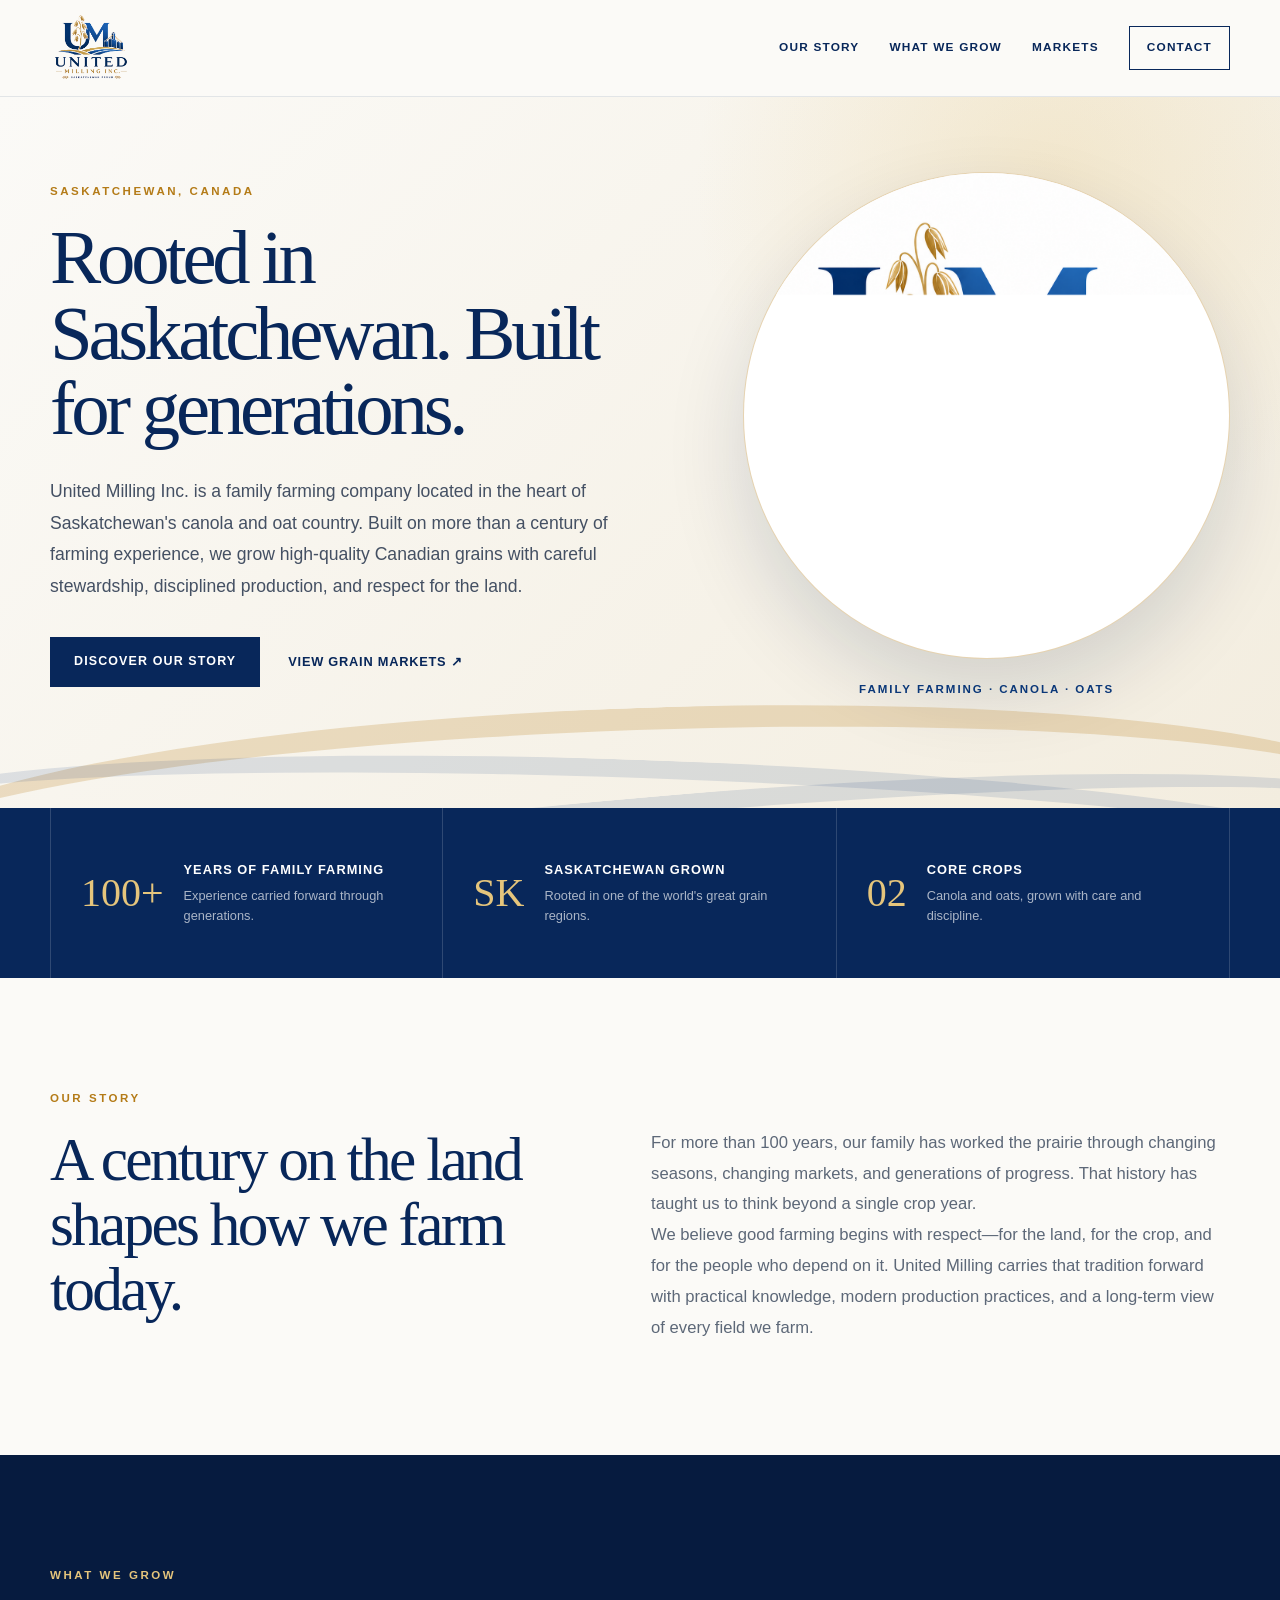
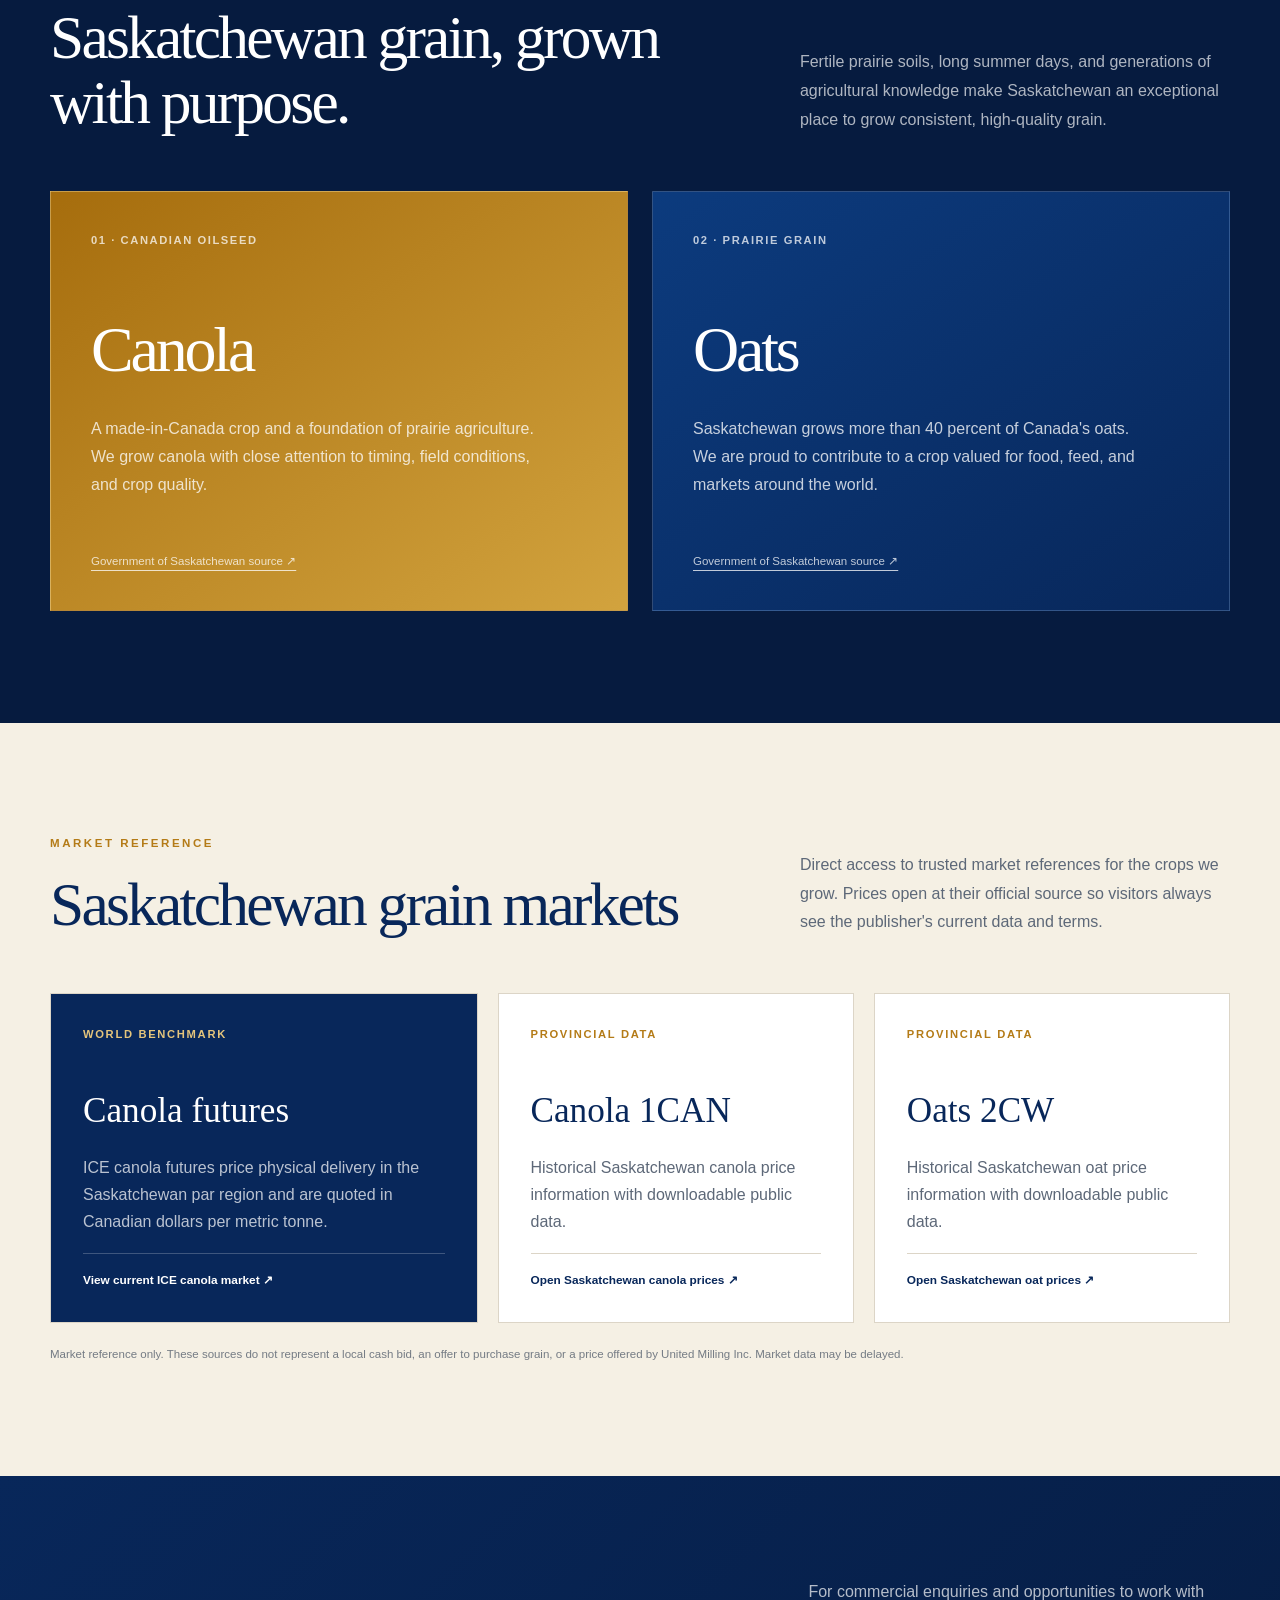
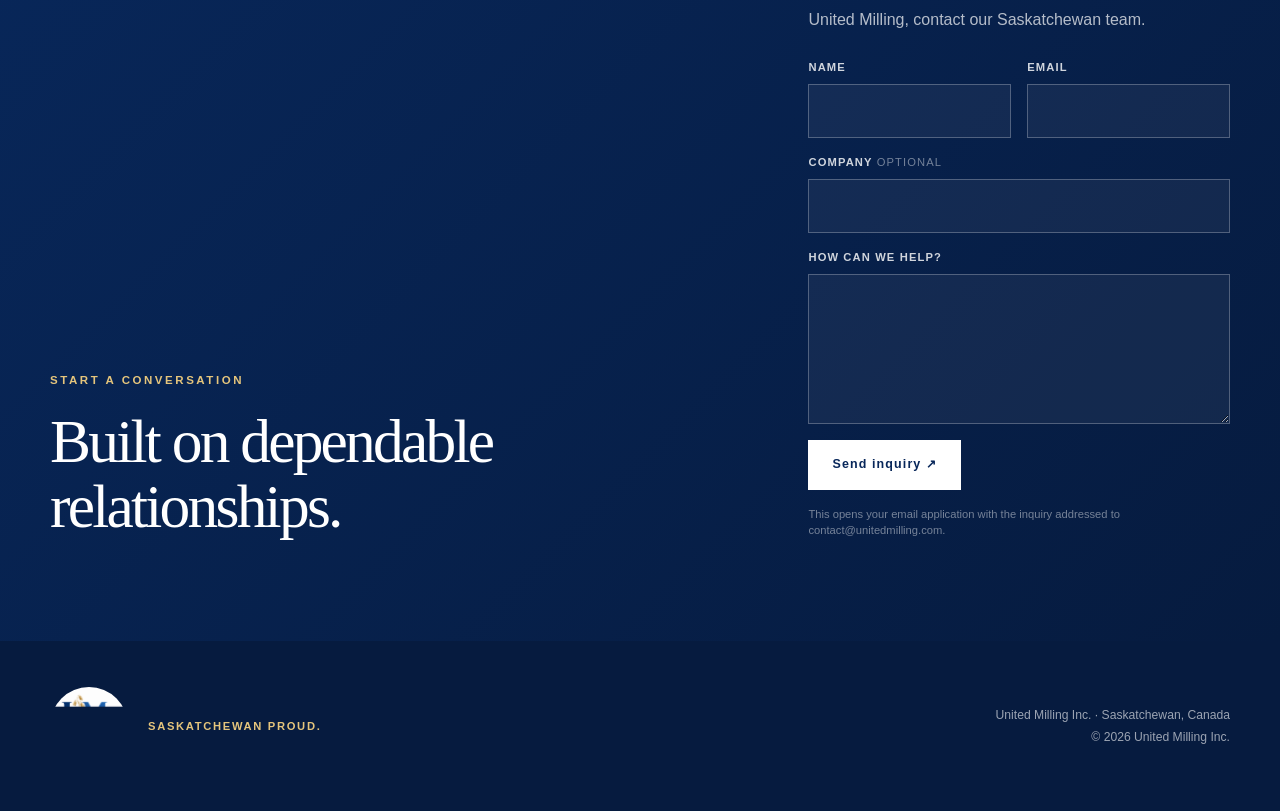
==== index.html @ 5dcab8e4 "Publish United Milling website" ====
<!DOCTYPE html><html lang="en"><head><meta charSet="utf-8"/><meta name="viewport" content="width=device-width, initial-scale=1"/><link rel="preload" href="/_next/static/media/797e433ab948586e-s.p.08e28id.o-okb.woff2" as="font" crossorigin="" type="font/woff2"/><link rel="preload" href="/_next/static/media/caa3a2e1cccd8315-s.p.09~u27dqhyhd6.woff2" as="font" crossorigin="" type="font/woff2"/><link rel="preload" href="/united-milling-logo-transparent.png" as="image"/><link rel="preload" href="/united-milling-logo.png" as="image"/><link rel="stylesheet" href="/_next/static/chunks/05h~wyk9og2y~.css" data-precedence="next"/><link rel="preload" as="script" fetchPriority="low" href="/_next/static/chunks/15xrurgzs99gv.js"/><script src="/_next/static/chunks/0dgq26a5_oy.a.js" async=""></script><script src="/_next/static/chunks/07lhk_q6pmm3r.js" async=""></script><script src="/_next/static/chunks/02j8d7.9f.ryz.js" async=""></script><script src="/_next/static/chunks/turbopack-16h6_ge2._zs4.js" async=""></script><script src="/_next/static/chunks/01xlw8hd842-c.js" async=""></script><script src="/_next/static/chunks/0d3shmwh5_nmn.js" async=""></script><script src="/_next/static/chunks/0ka051yepewro.js" async=""></script><meta name="next-size-adjust" content=""/><title>United Milling Inc. | Saskatchewan Canola &amp; Oats</title><meta name="description" content="A Saskatchewan family farming company growing high-quality Canadian canola and oats, built on more than a century of farming experience."/><meta name="codex-preview" content="development"/><link rel="shortcut icon" href="/united-milling-logo.png"/><link rel="icon" href="/united-milling-logo.png"/><script src="/_next/static/chunks/03~yq9q893hmn.js" noModule=""></script></head><body class="geist_a71539c9-module__T19VSG__variable geist_mono_8d43a2aa-module__8Li5zG__variable antialiased"><div hidden=""><!--$--><!--/$--></div><main><style>.inquiry-form{display:grid;gap:16px}.form-row{display:grid;grid-template-columns:1fr 1fr;gap:16px}.inquiry-form label{display:grid;gap:8px}.inquiry-form label span{color:#ffffffcf;font-size:.7rem;font-weight:800;letter-spacing:.1em;text-transform:uppercase}.inquiry-form label em{color:#ffffff70;font-style:normal;font-weight:500}.inquiry-form input,.inquiry-form textarea{width:100%;border:1px solid #ffffff42;border-radius:0;background:#ffffff0d;color:white;font:inherit;outline:none;padding:14px 15px}.inquiry-form input:focus,.inquiry-form textarea:focus{border-color:var(--pale);box-shadow:0 0 0 2px #e5c57c24}.inquiry-form textarea{resize:vertical}.inquiry-form button{justify-self:start;border:0;cursor:pointer}.inquiry-form .form-note{margin:0;color:#ffffff72;font-size:.7rem;line-height:1.5}@media(max-width:620px){.form-row{grid-template-columns:1fr}}</style><header><div class="shell header-inner"><a class="brand" aria-label="United Milling home" href="#top"><img src="/united-milling-logo-transparent.png" alt="United Milling Inc."/></a><nav aria-label="Primary navigation"><a href="#story">Our story</a><a href="#crops">What we grow</a><a href="#markets">Markets</a><a class="contact-nav" href="#contact">Contact</a></nav></div></header><section class="hero" id="top"><div class="field-lines" aria-hidden="true"></div><div class="shell hero-grid"><div><p class="eyebrow">Saskatchewan, Canada</p><h1>Rooted in Saskatchewan. Built for generations.</h1><p class="lede">United Milling Inc. is a family farming company located in the heart of Saskatchewan&#x27;s canola and oat country. Built on more than a century of farming experience, we grow high-quality Canadian grains with careful stewardship, disciplined production, and respect for the land.</p><div class="actions"><a class="button primary" href="#story">Discover our story</a><a class="text-link" href="#markets">View grain markets ↗</a></div></div><div class="hero-logo"><div class="logo-circle"><img src="/united-milling-logo.png" alt="United Milling Inc. — Saskatchewan Proud"/></div><p>Family farming · Canola · Oats</p></div></div></section><section class="fact-band" aria-label="United Milling at a glance"><div class="shell facts"><article><strong>100+</strong><div><h2>Years of family farming</h2><p>Experience carried forward through generations.</p></div></article><article><strong>SK</strong><div><h2>Saskatchewan grown</h2><p>Rooted in one of the world&#x27;s great grain regions.</p></div></article><article><strong>02</strong><div><h2>Core crops</h2><p>Canola and oats, grown with care and discipline.</p></div></article></div></section><section class="section" id="story"><div class="shell split"><div><p class="eyebrow">Our story</p><h2>A century on the land shapes how we farm today.</h2></div><div class="body-copy"><p>For more than 100 years, our family has worked the prairie through changing seasons, changing markets, and generations of progress. That history has taught us to think beyond a single crop year.</p><p>We believe good farming begins with respect—for the land, for the crop, and for the people who depend on it. United Milling carries that tradition forward with practical knowledge, modern production practices, and a long-term view of every field we farm.</p></div></div></section><section class="section crops" id="crops"><div class="shell"><div class="section-head"><div><p class="eyebrow light">What we grow</p><h2>Saskatchewan grain, grown with purpose.</h2></div><p>Fertile prairie soils, long summer days, and generations of agricultural knowledge make Saskatchewan an exceptional place to grow consistent, high-quality grain.</p></div><div class="crop-grid"><article class="crop-card canola"><span>01 · Canadian oilseed</span><div><h3>Canola</h3><p>A made-in-Canada crop and a foundation of prairie agriculture. We grow canola with close attention to timing, field conditions, and crop quality.</p></div><a target="_blank" rel="noreferrer" href="https://dashboard.saskatchewan.ca/agriculture/grain-and-specialty-crop-prices/canola">Government of Saskatchewan source ↗</a></article><article class="crop-card oats"><span>02 · Prairie grain</span><div><h3>Oats</h3><p>Saskatchewan grows more than 40 percent of Canada&#x27;s oats. We are proud to contribute to a crop valued for food, feed, and markets around the world.</p></div><a target="_blank" rel="noreferrer" href="https://dashboard.saskatchewan.ca/agriculture/grain-and-specialty-crop-prices/oats">Government of Saskatchewan source ↗</a></article></div></div></section><section class="section markets" id="markets"><div class="shell"><div class="section-head market-head"><div><p class="eyebrow">Market reference</p><h2>Saskatchewan grain markets</h2></div><p>Direct access to trusted market references for the crops we grow. Prices open at their official source so visitors always see the publisher&#x27;s current data and terms.</p></div><div class="market-grid"><article class="market-card featured"><p class="market-label">World benchmark</p><h3>Canola futures</h3><p>ICE canola futures price physical delivery in the Saskatchewan par region and are quoted in Canadian dollars per metric tonne.</p><a class="market-button" target="_blank" rel="noreferrer" href="https://www.ice.com/products/251/Canola-Futures">View current ICE canola market ↗</a></article><article class="market-card"><p class="market-label">Provincial data</p><h3>Canola 1CAN</h3><p>Historical Saskatchewan canola price information with downloadable public data.</p><a class="market-button" target="_blank" rel="noreferrer" href="https://dashboard.saskatchewan.ca/agriculture/grain-and-specialty-crop-prices/canola">Open Saskatchewan canola prices ↗</a></article><article class="market-card"><p class="market-label">Provincial data</p><h3>Oats 2CW</h3><p>Historical Saskatchewan oat price information with downloadable public data.</p><a class="market-button" target="_blank" rel="noreferrer" href="https://dashboard.saskatchewan.ca/agriculture/grain-and-specialty-crop-prices/oats">Open Saskatchewan oat prices ↗</a></article></div><p class="disclaimer">Market reference only. These sources do not represent a local cash bid, an offer to purchase grain, or a price offered by United Milling Inc. Market data may be delayed.</p></div></section><section class="contact" id="contact"><div class="shell contact-grid"><div><p class="eyebrow light">Start a conversation</p><h2>Built on dependable relationships.</h2></div><div><p>For commercial enquiries and opportunities to work with United Milling, contact our Saskatchewan team.</p><form class="inquiry-form" action="mailto:contact@unitedmilling.com" encType="text/plain" method="post"><div class="form-row"><label><span>Name</span><input type="text" autoComplete="name" required="" name="Name"/></label><label><span>Email</span><input type="email" autoComplete="email" required="" name="Email"/></label></div><label><span>Company <em>Optional</em></span><input type="text" autoComplete="organization" name="Company"/></label><label><span>How can we help?</span><textarea name="Inquiry" rows="5" required=""></textarea></label><button class="button light-button" type="submit">Send inquiry ↗</button><p class="form-note">This opens your email application with the inquiry addressed to contact@unitedmilling.com.</p></form></div></div></section><footer><div class="shell footer-inner"><div class="footer-brand"><img src="/united-milling-logo.png" alt="United Milling Inc."/><span>Saskatchewan proud.</span></div><div><p>United Milling Inc. · Saskatchewan, Canada</p><p>© <!-- -->2026<!-- --> United Milling Inc.</p></div></div></footer></main><!--$--><!--/$--><script src="/_next/static/chunks/15xrurgzs99gv.js" id="_R_" async=""></script><script>(self.__next_f=self.__next_f||[]).push([0])</script><script>self.__next_f.push([1,"1:\"$Sreact.fragment\"\n2:I[39756,[\"/_next/static/chunks/01xlw8hd842-c.js\",\"/_next/static/chunks/0d3shmwh5_nmn.js\"],\"default\"]\n3:I[37457,[\"/_next/static/chunks/01xlw8hd842-c.js\",\"/_next/static/chunks/0d3shmwh5_nmn.js\"],\"default\"]\n4:I[22016,[\"/_next/static/chunks/01xlw8hd842-c.js\",\"/_next/static/chunks/0d3shmwh5_nmn.js\",\"/_next/static/chunks/0ka051yepewro.js\"],\"\"]\n10:I[68027,[\"/_next/static/chunks/01xlw8hd842-c.js\",\"/_next/static/chunks/0d3shmwh5_nmn.js\"],\"default\",1]\n:HL[\"/_next/static/chunks/05h~wyk9og2y~.css\",\"style\"]\n:HL[\"/_next/static/media/797e433ab948586e-s.p.08e28id.o-okb.woff2\",\"font\",{\"crossOrigin\":\"\",\"type\":\"font/woff2\"}]\n:HL[\"/_next/static/media/caa3a2e1cccd8315-s.p.09~u27dqhyhd6.woff2\",\"font\",{\"crossOrigin\":\"\",\"type\":\"font/woff2\"}]\n:HL[\"/united-milling-logo-transparent.png\",\"image\"]\n"])</script><script>self.__next_f.push([1,"0:{\"P\":null,\"c\":[\"\",\"\"],\"q\":\"\",\"i\":false,\"f\":[[[\"\",{\"children\":[\"__PAGE__\",{}]},\"$undefined\",\"$undefined\",16],[[\"$\",\"$1\",\"c\",{\"children\":[[[\"$\",\"link\",\"0\",{\"rel\":\"stylesheet\",\"href\":\"/_next/static/chunks/05h~wyk9og2y~.css\",\"precedence\":\"next\",\"crossOrigin\":\"$undefined\",\"nonce\":\"$undefined\"}],[\"$\",\"script\",\"script-0\",{\"src\":\"/_next/static/chunks/01xlw8hd842-c.js\",\"async\":true,\"nonce\":\"$undefined\"}],[\"$\",\"script\",\"script-1\",{\"src\":\"/_next/static/chunks/0d3shmwh5_nmn.js\",\"async\":true,\"nonce\":\"$undefined\"}]],[\"$\",\"html\",null,{\"lang\":\"en\",\"children\":[\"$\",\"body\",null,{\"className\":\"geist_a71539c9-module__T19VSG__variable geist_mono_8d43a2aa-module__8Li5zG__variable antialiased\",\"children\":[\"$\",\"$L2\",null,{\"parallelRouterKey\":\"children\",\"error\":\"$undefined\",\"errorStyles\":\"$undefined\",\"errorScripts\":\"$undefined\",\"template\":[\"$\",\"$L3\",null,{}],\"templateStyles\":\"$undefined\",\"templateScripts\":\"$undefined\",\"notFound\":[[[\"$\",\"title\",null,{\"children\":\"404: This page could not be found.\"}],[\"$\",\"div\",null,{\"style\":{\"fontFamily\":\"system-ui,\\\"Segoe UI\\\",Roboto,Helvetica,Arial,sans-serif,\\\"Apple Color Emoji\\\",\\\"Segoe UI Emoji\\\"\",\"height\":\"100vh\",\"textAlign\":\"center\",\"display\":\"flex\",\"flexDirection\":\"column\",\"alignItems\":\"center\",\"justifyContent\":\"center\"},\"children\":[\"$\",\"div\",null,{\"children\":[[\"$\",\"style\",null,{\"dangerouslySetInnerHTML\":{\"__html\":\"body{color:#000;background:#fff;margin:0}.next-error-h1{border-right:1px solid rgba(0,0,0,.3)}@media (prefers-color-scheme:dark){body{color:#fff;background:#000}.next-error-h1{border-right:1px solid rgba(255,255,255,.3)}}\"}}],[\"$\",\"h1\",null,{\"className\":\"next-error-h1\",\"style\":{\"display\":\"inline-block\",\"margin\":\"0 20px 0 0\",\"padding\":\"0 23px 0 0\",\"fontSize\":24,\"fontWeight\":500,\"verticalAlign\":\"top\",\"lineHeight\":\"49px\"},\"children\":404}],[\"$\",\"div\",null,{\"style\":{\"display\":\"inline-block\"},\"children\":[\"$\",\"h2\",null,{\"style\":{\"fontSize\":14,\"fontWeight\":400,\"lineHeight\":\"49px\",\"margin\":0},\"children\":\"This page could not be found.\"}]}]]}]}]],[]],\"forbidden\":\"$undefined\",\"unauthorized\":\"$undefined\"}]}]}]]}],{\"children\":[[\"$\",\"$1\",\"c\",{\"children\":[[\"$\",\"main\",null,{\"children\":[[\"$\",\"style\",null,{\"children\":\".inquiry-form{display:grid;gap:16px}.form-row{display:grid;grid-template-columns:1fr 1fr;gap:16px}.inquiry-form label{display:grid;gap:8px}.inquiry-form label span{color:#ffffffcf;font-size:.7rem;font-weight:800;letter-spacing:.1em;text-transform:uppercase}.inquiry-form label em{color:#ffffff70;font-style:normal;font-weight:500}.inquiry-form input,.inquiry-form textarea{width:100%;border:1px solid #ffffff42;border-radius:0;background:#ffffff0d;color:white;font:inherit;outline:none;padding:14px 15px}.inquiry-form input:focus,.inquiry-form textarea:focus{border-color:var(--pale);box-shadow:0 0 0 2px #e5c57c24}.inquiry-form textarea{resize:vertical}.inquiry-form button{justify-self:start;border:0;cursor:pointer}.inquiry-form .form-note{margin:0;color:#ffffff72;font-size:.7rem;line-height:1.5}@media(max-width:620px){.form-row{grid-template-columns:1fr}}\"}],[\"$\",\"header\",null,{\"children\":[\"$\",\"div\",null,{\"className\":\"shell header-inner\",\"children\":[[\"$\",\"$L4\",null,{\"className\":\"brand\",\"href\":\"#top\",\"aria-label\":\"United Milling home\",\"children\":[\"$\",\"img\",null,{\"src\":\"/united-milling-logo-transparent.png\",\"alt\":\"United Milling Inc.\"}]}],[\"$\",\"nav\",null,{\"aria-label\":\"Primary navigation\",\"children\":[[\"$\",\"$L4\",null,{\"href\":\"#story\",\"children\":\"Our story\"}],[\"$\",\"$L4\",null,{\"href\":\"#crops\",\"children\":\"What we grow\"}],[\"$\",\"$L4\",null,{\"href\":\"#markets\",\"children\":\"Markets\"}],[\"$\",\"$L4\",null,{\"className\":\"contact-nav\",\"href\":\"#contact\",\"children\":\"Contact\"}]]}]]}]}],[\"$\",\"section\",null,{\"className\":\"hero\",\"id\":\"top\",\"children\":[[\"$\",\"div\",null,{\"className\":\"field-lines\",\"aria-hidden\":\"true\"}],[\"$\",\"div\",null,{\"className\":\"shell hero-grid\",\"children\":[[\"$\",\"div\",null,{\"children\":[[\"$\",\"p\",null,{\"className\":\"eyebrow\",\"children\":\"Saskatchewan, Canada\"}],[\"$\",\"h1\",null,{\"children\":\"Rooted in Saskatchewan. Built for generations.\"}],[\"$\",\"p\",null,{\"className\":\"lede\",\"children\":\"United Milling Inc. is a family farming company located in the heart of Saskatchewan's canola and oat country. Built on more than a century of farming experience, we grow high-quality Canadian grains with careful stewardship, disciplined production, and respect for the land.\"}],\"$L5\"]}],\"$L6\"]}]]}],\"$L7\",\"$L8\",\"$L9\",\"$La\",\"$Lb\",\"$Lc\"]}],[\"$Ld\"],\"$Le\"]}],{},null,false,null]},null,false,null],\"$Lf\",false]],\"m\":\"$undefined\",\"G\":[\"$10\",[\"$L11\"]],\"S\":true,\"h\":null,\"s\":\"$undefined\",\"l\":\"$undefined\",\"p\":\"$undefined\",\"d\":\"$undefined\",\"b\":\"44GTTF0wVHUP1Y4EK3LoP\"}\n"])</script><script>self.__next_f.push([1,"12:I[97367,[\"/_next/static/chunks/01xlw8hd842-c.js\",\"/_next/static/chunks/0d3shmwh5_nmn.js\"],\"OutletBoundary\"]\n13:\"$Sreact.suspense\"\n15:I[97367,[\"/_next/static/chunks/01xlw8hd842-c.js\",\"/_next/static/chunks/0d3shmwh5_nmn.js\"],\"ViewportBoundary\"]\n17:I[97367,[\"/_next/static/chunks/01xlw8hd842-c.js\",\"/_next/static/chunks/0d3shmwh5_nmn.js\"],\"MetadataBoundary\"]\n:HL[\"/united-milling-logo.png\",\"image\"]\n5:[\"$\",\"div\",null,{\"className\":\"actions\",\"children\":[[\"$\",\"$L4\",null,{\"className\":\"button primary\",\"href\":\"#story\",\"children\":\"Discover our story\"}],[\"$\",\"$L4\",null,{\"className\":\"text-link\",\"href\":\"#markets\",\"children\":\"View grain markets ↗\"}]]}]\n6:[\"$\",\"div\",null,{\"className\":\"hero-logo\",\"children\":[[\"$\",\"div\",null,{\"className\":\"logo-circle\",\"children\":[\"$\",\"img\",null,{\"src\":\"/united-milling-logo.png\",\"alt\":\"United Milling Inc. — Saskatchewan Proud\"}]}],[\"$\",\"p\",null,{\"children\":\"Family farming · Canola · Oats\"}]]}]\n7:[\"$\",\"section\",null,{\"className\":\"fact-band\",\"aria-label\":\"United Milling at a glance\",\"children\":[\"$\",\"div\",null,{\"className\":\"shell facts\",\"children\":[[\"$\",\"article\",null,{\"children\":[[\"$\",\"strong\",null,{\"children\":\"100+\"}],[\"$\",\"div\",null,{\"children\":[[\"$\",\"h2\",null,{\"children\":\"Years of family farming\"}],[\"$\",\"p\",null,{\"children\":\"Experience carried forward through generations.\"}]]}]]}],[\"$\",\"article\",null,{\"children\":[[\"$\",\"strong\",null,{\"children\":\"SK\"}],[\"$\",\"div\",null,{\"children\":[[\"$\",\"h2\",null,{\"children\":\"Saskatchewan grown\"}],[\"$\",\"p\",null,{\"children\":\"Rooted in one of the world's great grain regions.\"}]]}]]}],[\"$\",\"article\",null,{\"children\":[[\"$\",\"strong\",null,{\"children\":\"02\"}],[\"$\",\"div\",null,{\"children\":[[\"$\",\"h2\",null,{\"children\":\"Core crops\"}],[\"$\",\"p\",null,{\"children\":\"Canola and oats, grown with care and discipline.\"}]]}]]}]]}]}]\n8:[\"$\",\"section\",null,{\"className\":\"section\",\"id\":\"story\",\"children\":[\"$\",\"div\",null,{\"className\":\"shell split\",\"children\":[[\"$\",\"div\",null,{\"children\":[[\"$\",\"p\",null,{\"className\":\"eyebrow\",\"children\":\"Our story\"}],[\"$\",\"h2\",null,{\"children\":\"A century on the land shapes how we farm today.\"}]]}],[\"$\",\"div\",null,{\"className\":\"body-copy\",\"children\":[[\"$\",\"p\",null,{\"children\":\"For more than 100 years, our family has worked the prairie through changing seasons, changing markets, and generations of progress. That history has taught us to think beyond a single crop year.\"}],[\"$\",\"p\",null,{\"children\":\"We believe good farming begins with respect—for the land, for the crop, and for the people who depend on it. United Milling carries that tradition forward with practical knowledge, modern production practices, and a long-term view of every field we farm.\"}]]}]]}]}]\n"])</script><script>self.__next_f.push([1,"9:[\"$\",\"section\",null,{\"className\":\"section crops\",\"id\":\"crops\",\"children\":[\"$\",\"div\",null,{\"className\":\"shell\",\"children\":[[\"$\",\"div\",null,{\"className\":\"section-head\",\"children\":[[\"$\",\"div\",null,{\"children\":[[\"$\",\"p\",null,{\"className\":\"eyebrow light\",\"children\":\"What we grow\"}],[\"$\",\"h2\",null,{\"children\":\"Saskatchewan grain, grown with purpose.\"}]]}],[\"$\",\"p\",null,{\"children\":\"Fertile prairie soils, long summer days, and generations of agricultural knowledge make Saskatchewan an exceptional place to grow consistent, high-quality grain.\"}]]}],[\"$\",\"div\",null,{\"className\":\"crop-grid\",\"children\":[[\"$\",\"article\",null,{\"className\":\"crop-card canola\",\"children\":[[\"$\",\"span\",null,{\"children\":\"01 · Canadian oilseed\"}],[\"$\",\"div\",null,{\"children\":[[\"$\",\"h3\",null,{\"children\":\"Canola\"}],[\"$\",\"p\",null,{\"children\":\"A made-in-Canada crop and a foundation of prairie agriculture. We grow canola with close attention to timing, field conditions, and crop quality.\"}]]}],[\"$\",\"$L4\",null,{\"href\":\"https://dashboard.saskatchewan.ca/agriculture/grain-and-specialty-crop-prices/canola\",\"target\":\"_blank\",\"rel\":\"noreferrer\",\"children\":\"Government of Saskatchewan source ↗\"}]]}],[\"$\",\"article\",null,{\"className\":\"crop-card oats\",\"children\":[[\"$\",\"span\",null,{\"children\":\"02 · Prairie grain\"}],[\"$\",\"div\",null,{\"children\":[[\"$\",\"h3\",null,{\"children\":\"Oats\"}],[\"$\",\"p\",null,{\"children\":\"Saskatchewan grows more than 40 percent of Canada's oats. We are proud to contribute to a crop valued for food, feed, and markets around the world.\"}]]}],[\"$\",\"$L4\",null,{\"href\":\"https://dashboard.saskatchewan.ca/agriculture/grain-and-specialty-crop-prices/oats\",\"target\":\"_blank\",\"rel\":\"noreferrer\",\"children\":\"Government of Saskatchewan source ↗\"}]]}]]}]]}]}]\n"])</script><script>self.__next_f.push([1,"a:[\"$\",\"section\",null,{\"className\":\"section markets\",\"id\":\"markets\",\"children\":[\"$\",\"div\",null,{\"className\":\"shell\",\"children\":[[\"$\",\"div\",null,{\"className\":\"section-head market-head\",\"children\":[[\"$\",\"div\",null,{\"children\":[[\"$\",\"p\",null,{\"className\":\"eyebrow\",\"children\":\"Market reference\"}],[\"$\",\"h2\",null,{\"children\":\"Saskatchewan grain markets\"}]]}],[\"$\",\"p\",null,{\"children\":\"Direct access to trusted market references for the crops we grow. Prices open at their official source so visitors always see the publisher's current data and terms.\"}]]}],[\"$\",\"div\",null,{\"className\":\"market-grid\",\"children\":[[\"$\",\"article\",null,{\"className\":\"market-card featured\",\"children\":[[\"$\",\"p\",null,{\"className\":\"market-label\",\"children\":\"World benchmark\"}],[\"$\",\"h3\",null,{\"children\":\"Canola futures\"}],[\"$\",\"p\",null,{\"children\":\"ICE canola futures price physical delivery in the Saskatchewan par region and are quoted in Canadian dollars per metric tonne.\"}],[\"$\",\"$L4\",null,{\"className\":\"market-button\",\"href\":\"https://www.ice.com/products/251/Canola-Futures\",\"target\":\"_blank\",\"rel\":\"noreferrer\",\"children\":\"View current ICE canola market ↗\"}]]}],[\"$\",\"article\",null,{\"className\":\"market-card\",\"children\":[[\"$\",\"p\",null,{\"className\":\"market-label\",\"children\":\"Provincial data\"}],[\"$\",\"h3\",null,{\"children\":\"Canola 1CAN\"}],[\"$\",\"p\",null,{\"children\":\"Historical Saskatchewan canola price information with downloadable public data.\"}],[\"$\",\"$L4\",null,{\"className\":\"market-button\",\"href\":\"https://dashboard.saskatchewan.ca/agriculture/grain-and-specialty-crop-prices/canola\",\"target\":\"_blank\",\"rel\":\"noreferrer\",\"children\":\"Open Saskatchewan canola prices ↗\"}]]}],[\"$\",\"article\",null,{\"className\":\"market-card\",\"children\":[[\"$\",\"p\",null,{\"className\":\"market-label\",\"children\":\"Provincial data\"}],[\"$\",\"h3\",null,{\"children\":\"Oats 2CW\"}],[\"$\",\"p\",null,{\"children\":\"Historical Saskatchewan oat price information with downloadable public data.\"}],[\"$\",\"$L4\",null,{\"className\":\"market-button\",\"href\":\"https://dashboard.saskatchewan.ca/agriculture/grain-and-specialty-crop-prices/oats\",\"target\":\"_blank\",\"rel\":\"noreferrer\",\"children\":\"Open Saskatchewan oat prices ↗\"}]]}]]}],[\"$\",\"p\",null,{\"className\":\"disclaimer\",\"children\":\"Market reference only. These sources do not represent a local cash bid, an offer to purchase grain, or a price offered by United Milling Inc. Market data may be delayed.\"}]]}]}]\n"])</script><script>self.__next_f.push([1,"b:[\"$\",\"section\",null,{\"className\":\"contact\",\"id\":\"contact\",\"children\":[\"$\",\"div\",null,{\"className\":\"shell contact-grid\",\"children\":[[\"$\",\"div\",null,{\"children\":[[\"$\",\"p\",null,{\"className\":\"eyebrow light\",\"children\":\"Start a conversation\"}],[\"$\",\"h2\",null,{\"children\":\"Built on dependable relationships.\"}]]}],[\"$\",\"div\",null,{\"children\":[[\"$\",\"p\",null,{\"children\":\"For commercial enquiries and opportunities to work with United Milling, contact our Saskatchewan team.\"}],[\"$\",\"form\",null,{\"className\":\"inquiry-form\",\"action\":\"mailto:contact@unitedmilling.com\",\"method\":\"post\",\"encType\":\"text/plain\",\"children\":[[\"$\",\"div\",null,{\"className\":\"form-row\",\"children\":[[\"$\",\"label\",null,{\"children\":[[\"$\",\"span\",null,{\"children\":\"Name\"}],[\"$\",\"input\",null,{\"type\":\"text\",\"name\":\"Name\",\"autoComplete\":\"name\",\"required\":true}]]}],[\"$\",\"label\",null,{\"children\":[[\"$\",\"span\",null,{\"children\":\"Email\"}],[\"$\",\"input\",null,{\"type\":\"email\",\"name\":\"Email\",\"autoComplete\":\"email\",\"required\":true}]]}]]}],[\"$\",\"label\",null,{\"children\":[[\"$\",\"span\",null,{\"children\":[\"Company \",[\"$\",\"em\",null,{\"children\":\"Optional\"}]]}],[\"$\",\"input\",null,{\"type\":\"text\",\"name\":\"Company\",\"autoComplete\":\"organization\"}]]}],[\"$\",\"label\",null,{\"children\":[[\"$\",\"span\",null,{\"children\":\"How can we help?\"}],[\"$\",\"textarea\",null,{\"name\":\"Inquiry\",\"rows\":5,\"required\":true}]]}],[\"$\",\"button\",null,{\"className\":\"button light-button\",\"type\":\"submit\",\"children\":\"Send inquiry ↗\"}],[\"$\",\"p\",null,{\"className\":\"form-note\",\"children\":\"This opens your email application with the inquiry addressed to contact@unitedmilling.com.\"}]]}]]}]]}]}]\n"])</script><script>self.__next_f.push([1,"c:[\"$\",\"footer\",null,{\"children\":[\"$\",\"div\",null,{\"className\":\"shell footer-inner\",\"children\":[[\"$\",\"div\",null,{\"className\":\"footer-brand\",\"children\":[[\"$\",\"img\",null,{\"src\":\"/united-milling-logo.png\",\"alt\":\"United Milling Inc.\"}],[\"$\",\"span\",null,{\"children\":\"Saskatchewan proud.\"}]]}],[\"$\",\"div\",null,{\"children\":[[\"$\",\"p\",null,{\"children\":\"United Milling Inc. · Saskatchewan, Canada\"}],[\"$\",\"p\",null,{\"children\":[\"© \",2026,\" United Milling Inc.\"]}]]}]]}]}]\nd:[\"$\",\"script\",\"script-0\",{\"src\":\"/_next/static/chunks/0ka051yepewro.js\",\"async\":true,\"nonce\":\"$undefined\"}]\ne:[\"$\",\"$L12\",null,{\"children\":[\"$\",\"$13\",null,{\"name\":\"Next.MetadataOutlet\",\"children\":\"$@14\"}]}]\nf:[\"$\",\"$1\",\"h\",{\"children\":[null,[\"$\",\"$L15\",null,{\"children\":\"$L16\"}],[\"$\",\"div\",null,{\"hidden\":true,\"children\":[\"$\",\"$L17\",null,{\"children\":[\"$\",\"$13\",null,{\"name\":\"Next.Metadata\",\"children\":\"$L18\"}]}]}],[\"$\",\"meta\",null,{\"name\":\"next-size-adjust\",\"content\":\"\"}]]}]\n11:[\"$\",\"link\",\"0\",{\"rel\":\"stylesheet\",\"href\":\"/_next/static/chunks/05h~wyk9og2y~.css\",\"precedence\":\"next\",\"crossOrigin\":\"$undefined\",\"nonce\":\"$undefined\"}]\n"])</script><script>self.__next_f.push([1,"16:[[\"$\",\"meta\",\"0\",{\"charSet\":\"utf-8\"}],[\"$\",\"meta\",\"1\",{\"name\":\"viewport\",\"content\":\"width=device-width, initial-scale=1\"}]]\n"])</script><script>self.__next_f.push([1,"19:I[27201,[\"/_next/static/chunks/01xlw8hd842-c.js\",\"/_next/static/chunks/0d3shmwh5_nmn.js\"],\"IconMark\"]\n14:null\n18:[[\"$\",\"title\",\"0\",{\"children\":\"United Milling Inc. | Saskatchewan Canola \u0026 Oats\"}],[\"$\",\"meta\",\"1\",{\"name\":\"description\",\"content\":\"A Saskatchewan family farming company growing high-quality Canadian canola and oats, built on more than a century of farming experience.\"}],[\"$\",\"meta\",\"2\",{\"name\":\"codex-preview\",\"content\":\"development\"}],[\"$\",\"link\",\"3\",{\"rel\":\"shortcut icon\",\"href\":\"/united-milling-logo.png\"}],[\"$\",\"link\",\"4\",{\"rel\":\"icon\",\"href\":\"/united-milling-logo.png\"}],[\"$\",\"$L19\",\"5\",{}]]\n"])</script></body></html>
---- _next/static/chunks/05h~wyk9og2y~.css ----
@font-face{font-family:Geist;font-style:normal;font-weight:100 900;font-display:swap;src:url(../media/fef07dbb0973bf53-s.12tyk43_3sh9u.woff2)format("woff2");unicode-range:U+460-52F,U+1C80-1C8A,U+20B4,U+2DE0-2DFF,U+A640-A69F,U+FE2E-FE2F}@font-face{font-family:Geist;font-style:normal;font-weight:100 900;font-display:swap;src:url(../media/8a480f0b521d4e75-s.0jzbimsg8vl84.woff2)format("woff2");unicode-range:U+301,U+400-45F,U+490-491,U+4B0-4B1,U+2116}@font-face{font-family:Geist;font-style:normal;font-weight:100 900;font-display:swap;src:url(../media/53b9e256198e5412-s.0-wfv7uh4i7h9.woff2)format("woff2");unicode-range:U+102-103,U+110-111,U+128-129,U+168-169,U+1A0-1A1,U+1AF-1B0,U+300-301,U+303-304,U+308-309,U+323,U+329,U+1EA0-1EF9,U+20AB}@font-face{font-family:Geist;font-style:normal;font-weight:100 900;font-display:swap;src:url(../media/7178b3e590c64307-s.0nx0ww8fni_q3.woff2)format("woff2");unicode-range:U+100-2BA,U+2BD-2C5,U+2C7-2CC,U+2CE-2D7,U+2DD-2FF,U+304,U+308,U+329,U+1D00-1DBF,U+1E00-1E9F,U+1EF2-1EFF,U+2020,U+20A0-20AB,U+20AD-20C0,U+2113,U+2C60-2C7F,U+A720-A7FF}@font-face{font-family:Geist;font-style:normal;font-weight:100 900;font-display:swap;src:url(../media/caa3a2e1cccd8315-s.p.09~u27dqhyhd6.woff2)format("woff2");unicode-range:U+??,U+131,U+152-153,U+2BB-2BC,U+2C6,U+2DA,U+2DC,U+304,U+308,U+329,U+2000-206F,U+20AC,U+2122,U+2191,U+2193,U+2212,U+2215,U+FEFF,U+FFFD}@font-face{font-family:Geist Fallback;src:local(Arial);ascent-override:95.94%;descent-override:28.16%;line-gap-override:0.0%;size-adjust:104.76%}.geist_a71539c9-module__T19VSG__className{font-family:Geist,Geist Fallback;font-style:normal}.geist_a71539c9-module__T19VSG__variable{--font-geist-sans:"Geist", "Geist Fallback"}
@font-face{font-family:Geist Mono;font-style:normal;font-weight:100 900;font-display:swap;src:url(../media/5ce348bf30bf5439-s.0zgw-jeven.3w.woff2)format("woff2");unicode-range:U+460-52F,U+1C80-1C8A,U+20B4,U+2DE0-2DFF,U+A640-A69F,U+FE2E-FE2F}@font-face{font-family:Geist Mono;font-style:normal;font-weight:100 900;font-display:swap;src:url(../media/4fa387ec64143e14-s.0wkzw~je483f-.woff2)format("woff2");unicode-range:U+301,U+400-45F,U+490-491,U+4B0-4B1,U+2116}@font-face{font-family:Geist Mono;font-style:normal;font-weight:100 900;font-display:swap;src:url(../media/6306c77e7c8268e4-s.0rhz0arwfsn~5.woff2)format("woff2");unicode-range:U+2000-2001,U+2004-2008,U+200A,U+23B8-23BD,U+2500-259F}@font-face{font-family:Geist Mono;font-style:normal;font-weight:100 900;font-display:swap;src:url(../media/7d817b4c03b0c5f1-s.0l76wvqk9d84w.woff2)format("woff2");unicode-range:U+102-103,U+110-111,U+128-129,U+168-169,U+1A0-1A1,U+1AF-1B0,U+300-301,U+303-304,U+308-309,U+323,U+329,U+1EA0-1EF9,U+20AB}@font-face{font-family:Geist Mono;font-style:normal;font-weight:100 900;font-display:swap;src:url(../media/bbc41e54d2fcbd21-s.0k4k9394f2q-k.woff2)format("woff2");unicode-range:U+100-2BA,U+2BD-2C5,U+2C7-2CC,U+2CE-2D7,U+2DD-2FF,U+304,U+308,U+329,U+1D00-1DBF,U+1E00-1E9F,U+1EF2-1EFF,U+2020,U+20A0-20AB,U+20AD-20C0,U+2113,U+2C60-2C7F,U+A720-A7FF}@font-face{font-family:Geist Mono;font-style:normal;font-weight:100 900;font-display:swap;src:url(../media/797e433ab948586e-s.p.08e28id.o-okb.woff2)format("woff2");unicode-range:U+??,U+131,U+152-153,U+2BB-2BC,U+2C6,U+2DA,U+2DC,U+304,U+308,U+329,U+2000-206F,U+20AC,U+2122,U+2191,U+2193,U+2212,U+2215,U+FEFF,U+FFFD}@font-face{font-family:Geist Mono Fallback;src:local(Arial);ascent-override:74.67%;descent-override:21.92%;line-gap-override:0.0%;size-adjust:134.59%}.geist_mono_8d43a2aa-module__8Li5zG__className{font-family:Geist Mono,Geist Mono Fallback;font-style:normal}.geist_mono_8d43a2aa-module__8Li5zG__variable{--font-geist-mono:"Geist Mono", "Geist Mono Fallback"}
@layer theme{:root,:host{--font-sans:ui-sans-serif, system-ui, sans-serif, "Apple Color Emoji", "Segoe UI Emoji", "Segoe UI Symbol", "Noto Color Emoji";--font-mono:ui-monospace, SFMono-Regular, Menlo, Monaco, Consolas, "Liberation Mono", "Courier New", monospace;--spacing:.25rem;--default-font-family:var(--font-sans);--default-mono-font-family:var(--font-mono)}}@layer base{*,:after,:before,::backdrop{box-sizing:border-box;border:0 solid;margin:0;padding:0}::file-selector-button{box-sizing:border-box;border:0 solid;margin:0;padding:0}html,:host{-webkit-text-size-adjust:100%;tab-size:4;line-height:1.5;font-family:var(--default-font-family,ui-sans-serif, system-ui, sans-serif, "Apple Color Emoji", "Segoe UI Emoji", "Segoe UI Symbol", "Noto Color Emoji");font-feature-settings:var(--default-font-feature-settings,normal);font-variation-settings:var(--default-font-variation-settings,normal);-webkit-tap-highlight-color:transparent}hr{height:0;color:inherit;border-top-width:1px}abbr:where([title]){-webkit-text-decoration:underline dotted;text-decoration:underline dotted}h1,h2,h3,h4,h5,h6{font-size:inherit;font-weight:inherit}a{color:inherit;-webkit-text-decoration:inherit;-webkit-text-decoration:inherit;-webkit-text-decoration:inherit;-webkit-text-decoration:inherit;text-decoration:inherit}b,strong{font-weight:bolder}code,kbd,samp,pre{font-family:var(--default-mono-font-family,ui-monospace, SFMono-Regular, Menlo, Monaco, Consolas, "Liberation Mono", "Courier New", monospace);font-feature-settings:var(--default-mono-font-feature-settings,normal);font-variation-settings:var(--default-mono-font-variation-settings,normal);font-size:1em}small{font-size:80%}sub,sup{vertical-align:baseline;font-size:75%;line-height:0;position:relative}sub{bottom:-.25em}sup{top:-.5em}table{text-indent:0;border-color:inherit;border-collapse:collapse}:-moz-focusring{outline:auto}progress{vertical-align:baseline}summary{display:list-item}ol,ul,menu{list-style:none}img,svg,video,canvas,audio,iframe,embed,object{vertical-align:middle;display:block}img,video{max-width:100%;height:auto}button,input,select,optgroup,textarea{font:inherit;font-feature-settings:inherit;font-variation-settings:inherit;letter-spacing:inherit;color:inherit;opacity:1;background-color:#0000;border-radius:0}::file-selector-button{font:inherit;font-feature-settings:inherit;font-variation-settings:inherit;letter-spacing:inherit;color:inherit;opacity:1;background-color:#0000;border-radius:0}:where(select:is([multiple],[size])) optgroup{font-weight:bolder}:where(select:is([multiple],[size])) optgroup option{padding-inline-start:20px}::file-selector-button{margin-inline-end:4px}::placeholder{opacity:1}@supports (not ((-webkit-appearance:-apple-pay-button))) or (contain-intrinsic-size:1px){::placeholder{color:currentColor}@supports (color:color-mix(in lab, red, red)){::placeholder{color:color-mix(in oklab, currentcolor 50%, transparent)}}}textarea{resize:vertical}::-webkit-search-decoration{-webkit-appearance:none}::-webkit-date-and-time-value{min-height:1lh;text-align:inherit}::-webkit-datetime-edit{display:inline-flex}::-webkit-datetime-edit-fields-wrapper{padding:0}::-webkit-datetime-edit{padding-block:0}::-webkit-datetime-edit-year-field{padding-block:0}::-webkit-datetime-edit-month-field{padding-block:0}::-webkit-datetime-edit-day-field{padding-block:0}::-webkit-datetime-edit-hour-field{padding-block:0}::-webkit-datetime-edit-minute-field{padding-block:0}::-webkit-datetime-edit-second-field{padding-block:0}::-webkit-datetime-edit-millisecond-field{padding-block:0}::-webkit-datetime-edit-meridiem-field{padding-block:0}::-webkit-calendar-picker-indicator{line-height:1}:-moz-ui-invalid{box-shadow:none}button,input:where([type=button],[type=reset],[type=submit]){appearance:button}::file-selector-button{appearance:button}::-webkit-inner-spin-button{height:auto}::-webkit-outer-spin-button{height:auto}[hidden]:where(:not([hidden=until-found])){display:none!important}}@layer components;@layer utilities{.visible{visibility:visible}.relative{position:relative}.start{inset-inline-start:var(--spacing)}.table{display:table}.grow{flex-grow:1}.antialiased{-webkit-font-smoothing:antialiased;-moz-osx-font-smoothing:grayscale}}:root{--navy:#08275a;--deep:#061b3f;--blue:#0a3778;--gold:#b47b17;--pale:#e5c57c;--paper:#fbfaf7;--cream:#f5f0e4;--ink:#10213b;--muted:#5d6878;--line:#dcd5c7}*{box-sizing:border-box}html{scroll-behavior:smooth}body{background:var(--paper);color:var(--ink);margin:0;font-family:Arial,Helvetica,sans-serif}a{color:inherit;text-decoration:none}.shell{width:min(1180px,100% - 48px);margin:auto}header{z-index:20;-webkit-backdrop-filter:blur(15px);backdrop-filter:blur(15px);background:#fbfaf7f2;border-bottom:1px solid #08275a1a;position:sticky;top:0}.header-inner{justify-content:space-between;align-items:center;gap:28px;min-height:96px;display:flex}.brand{width:82px;height:82px;display:block;overflow:visible}.brand img{object-fit:contain;width:100%;height:100%;display:block}nav{color:var(--navy);letter-spacing:.1em;text-transform:uppercase;align-items:center;gap:30px;font-size:.74rem;font-weight:800;display:flex}.contact-nav{border:1px solid var(--navy);padding:12px 17px}.hero{background:radial-gradient(circle at 82% 12%,#e5c57c45,#0000 29%),linear-gradient(135deg,#fbfaf7,#f3eddf);position:relative;overflow:hidden}.hero-grid{grid-template-columns:1.12fr .88fr;align-items:center;gap:74px;min-height:700px;padding:75px 0 110px;display:grid}.eyebrow{color:var(--gold);letter-spacing:.22em;text-transform:uppercase;margin:0 0 20px;font-size:.72rem;font-weight:800}.eyebrow.light{color:var(--pale)}h1,h2,h3{margin-top:0;font-family:Georgia,Times New Roman,serif;font-weight:500}h1{max-width:760px;color:var(--navy);letter-spacing:-.055em;margin-bottom:30px;font-size:clamp(3.5rem,6vw,5.8rem);line-height:.98}.lede{color:#445063;max-width:680px;margin-bottom:34px;font-size:1.1rem;line-height:1.8}.actions{align-items:center;gap:28px;display:flex}.button{letter-spacing:.09em;align-items:center;min-height:50px;padding:0 24px;font-size:.78rem;font-weight:800;display:inline-flex}.primary{background:var(--navy);color:#fff;text-transform:uppercase}.text-link{color:var(--navy);letter-spacing:.06em;text-transform:uppercase;font-size:.8rem;font-weight:800}.hero-logo{text-align:center}.logo-circle{aspect-ratio:1;background:#fff;border:1px solid #b47b1755;border-radius:50%;overflow:hidden;box-shadow:0 34px 80px #061b3f24}.logo-circle img{object-fit:cover;width:100%;height:100%}.hero-logo>p{color:var(--blue);letter-spacing:.17em;text-transform:uppercase;margin:22px 0 0;font-size:.72rem;font-weight:800}.field-lines{border-top:22px solid #b47b1738;border-radius:50%;height:250px;position:absolute;bottom:-150px;left:-10%;right:-10%;transform:rotate(-2deg)}.field-lines:before,.field-lines:after{content:"";border-top:18px solid #0a37781e;border-radius:50%;height:160px;position:absolute;left:0;right:0}.field-lines:before{top:30px;transform:rotate(4deg)}.field-lines:after{top:68px;transform:rotate(-3deg)}.fact-band{background:var(--navy);color:#fff}.facts{grid-template-columns:repeat(3,1fr);display:grid}.facts article{border-right:1px solid #ffffff28;grid-template-columns:auto 1fr;align-items:center;gap:20px;min-height:170px;padding:36px 30px;display:grid}.facts article:first-child{border-left:1px solid #ffffff28}.facts strong{color:var(--pale);font-family:Georgia,serif;font-size:2.5rem;font-weight:500}.facts h2{letter-spacing:.08em;text-transform:uppercase;margin:0 0 7px;font-family:Arial,sans-serif;font-size:.8rem;font-weight:800}.facts p{color:#ffffffa8;margin:0;font-size:.8rem;line-height:1.55}.section{padding:112px 0}.split{grid-template-columns:.92fr 1.08fr;gap:108px;display:grid}.split h2,.section-head h2,.contact h2{color:var(--navy);letter-spacing:-.045em;margin:0;font-size:clamp(2.7rem,4.8vw,4.6rem);line-height:1.06}.body-copy{padding-top:38px}.body-copy p{color:var(--muted);font-size:1.04rem;line-height:1.85}.crops{background:var(--deep);color:#fff}.section-head{grid-template-columns:1fr .64fr;align-items:end;gap:78px;margin-bottom:56px;display:grid}.section-head h2,.contact h2{color:#fff}.section-head>p{color:#ffffffad;margin:0;line-height:1.8}.crop-grid{grid-template-columns:1fr 1fr;gap:24px;display:grid}.crop-card{border:1px solid #ffffff2a;flex-direction:column;justify-content:space-between;min-height:420px;padding:40px;display:flex}.crop-card.canola{background:linear-gradient(145deg,#a66d0d,#d2a33e)}.crop-card.oats{background:linear-gradient(145deg,#0c3b7e,#08275a)}.crop-card>span{color:#ffffffbc;letter-spacing:.14em;text-transform:uppercase;font-size:.7rem;font-weight:800}.crop-card h3{letter-spacing:-.05em;margin:0 0 17px;font-size:clamp(3.2rem,5vw,5rem)}.crop-card p{color:#ffffffc5;max-width:450px;margin:0;line-height:1.75}.crop-card>a{color:#ffffffbf;text-underline-offset:5px;font-size:.72rem;text-decoration:underline}.markets{background:var(--cream)}.market-head h2{color:var(--navy)}.market-head>p{color:var(--muted)}.market-grid{grid-template-columns:1.2fr 1fr 1fr;gap:20px;display:grid}.market-card{border:1px solid var(--line);background:#fff;flex-direction:column;min-height:330px;padding:32px;display:flex}.market-card.featured{background:var(--navy);color:#fff}.market-label{color:var(--gold);letter-spacing:.15em;text-transform:uppercase;margin:0 0 42px;font-size:.7rem;font-weight:800}.featured .market-label{color:var(--pale)}.market-card h3{color:var(--navy);margin:0 0 16px;font-size:2.2rem}.featured h3{color:#fff}.market-card>p:not(.market-label){color:var(--muted);line-height:1.7}.featured>p:not(.market-label){color:#ffffffb8}.market-button{border-top:1px solid var(--line);color:var(--navy);margin-top:auto;padding-top:18px;font-size:.74rem;font-weight:800}.featured .market-button{color:#fff;border-color:#ffffff38}.disclaimer{color:#747b84;max-width:950px;margin:22px 0 0;font-size:.72rem;line-height:1.65}.contact{background:linear-gradient(135deg,var(--navy),var(--deep));color:#fff;padding:102px 0}.contact-grid{grid-template-columns:1.1fr .7fr;align-items:end;gap:96px;display:grid}.contact-grid>div:last-child>p{color:#ffffffb3;margin:0 0 25px;line-height:1.75}.light-button{color:var(--navy);background:#fff}footer{background:var(--deep);color:#fff9}.footer-inner{justify-content:space-between;align-items:center;gap:35px;min-height:170px;display:flex}.footer-brand{align-items:center;gap:20px;display:flex}.footer-brand img{object-fit:cover;border-radius:50%;width:78px;height:78px}.footer-brand span{color:var(--pale);letter-spacing:.15em;text-transform:uppercase;font-size:.7rem;font-weight:800}.footer-inner>div:last-child{text-align:right;font-size:.76rem;line-height:1.7}.footer-inner p{margin:2px 0}@media (max-width:900px){nav a:not(.contact-nav){display:none}.hero-grid,.split,.section-head,.contact-grid{grid-template-columns:1fr;gap:42px}.hero-grid{min-height:auto}.hero-logo{width:min(520px,100%);margin:auto}.facts,.crop-grid,.market-grid{grid-template-columns:1fr}.body-copy{padding-top:0}.market-card{min-height:280px}}@media (max-width:620px){.shell{width:calc(100% - 30px)}.brand{width:66px;height:66px}.hero-grid{padding:62px 0 92px}h1{font-size:clamp(3rem,15vw,4.5rem)}.lede{font-size:1rem}.actions{flex-direction:column;align-items:flex-start}.facts article{min-height:140px;padding:28px 20px}.section{padding:80px 0}.crop-card{min-height:390px;padding:29px}.contact{padding:80px 0}.light-button{overflow-wrap:anywhere;justify-content:center;width:100%}.footer-inner{flex-direction:column;align-items:flex-start;padding:40px 0}.footer-inner>div:last-child{text-align:left}}@media (prefers-reduced-motion:reduce){html{scroll-behavior:auto}}
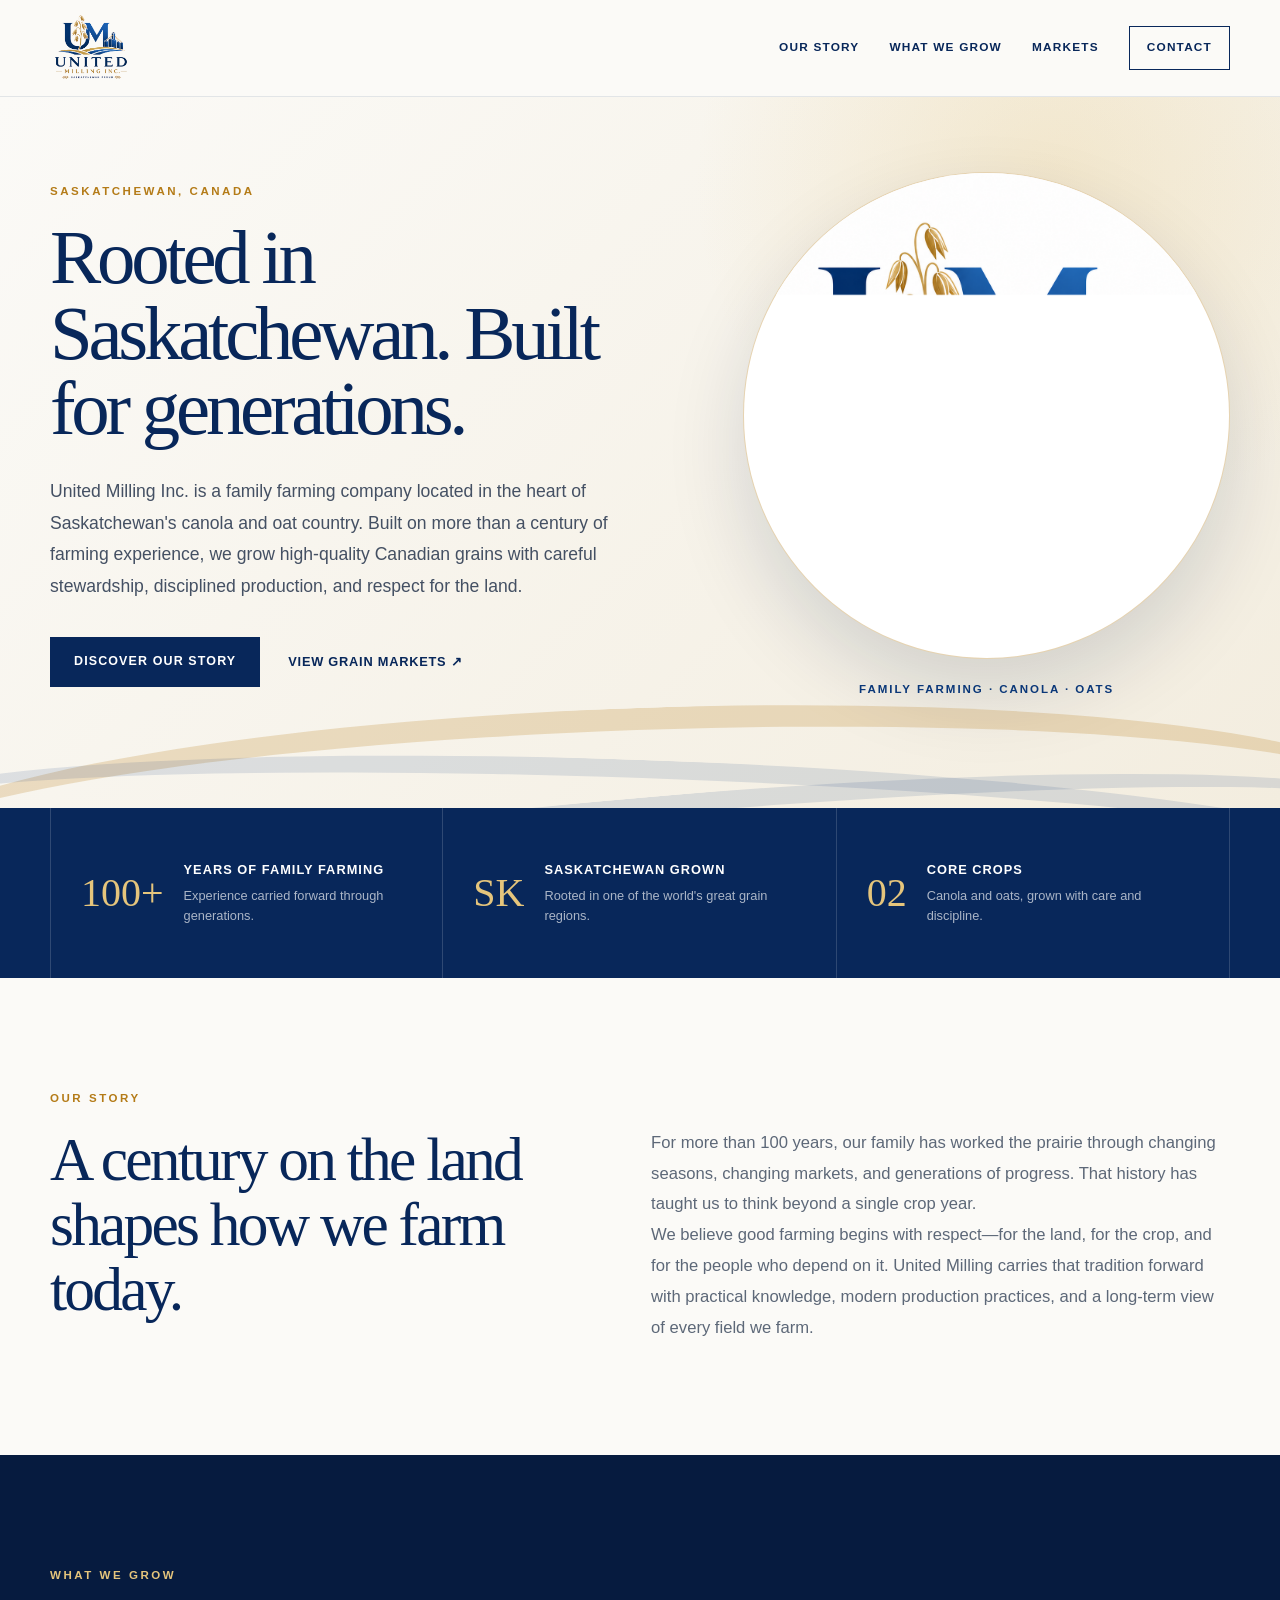
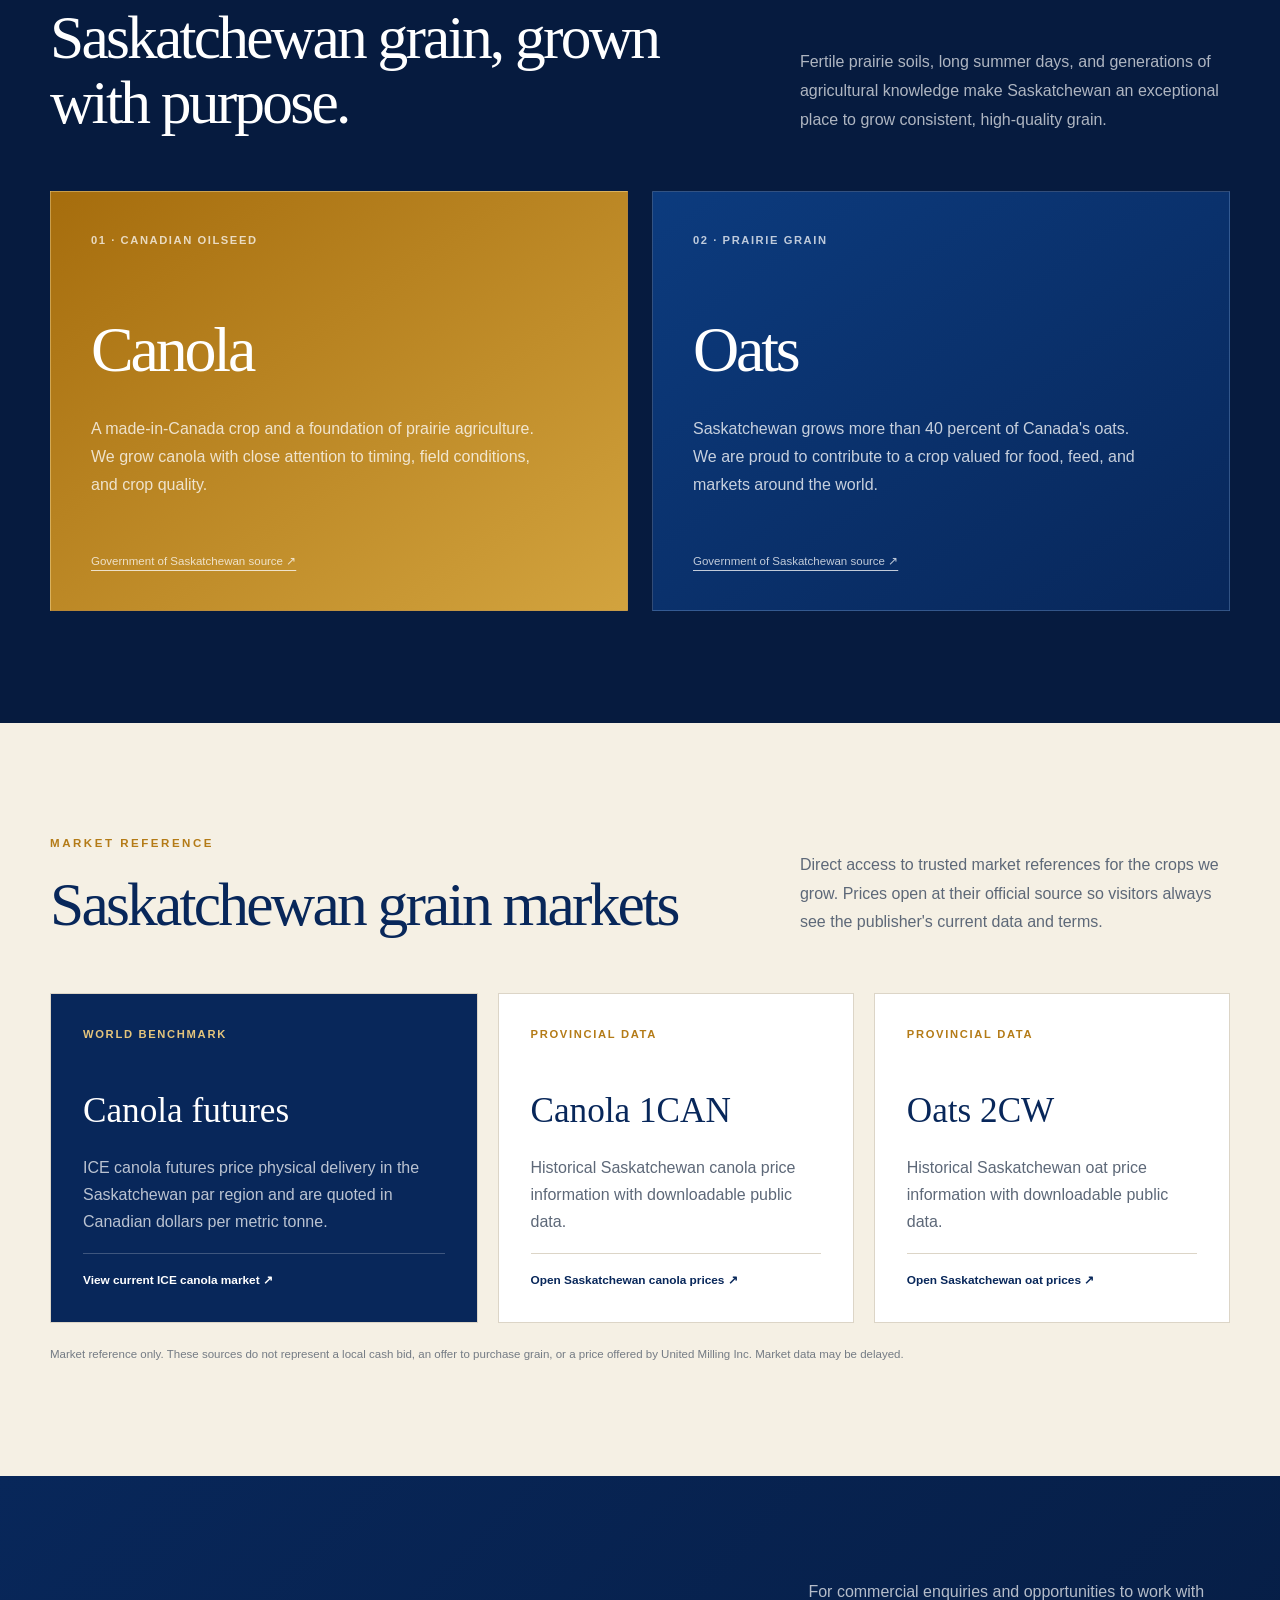
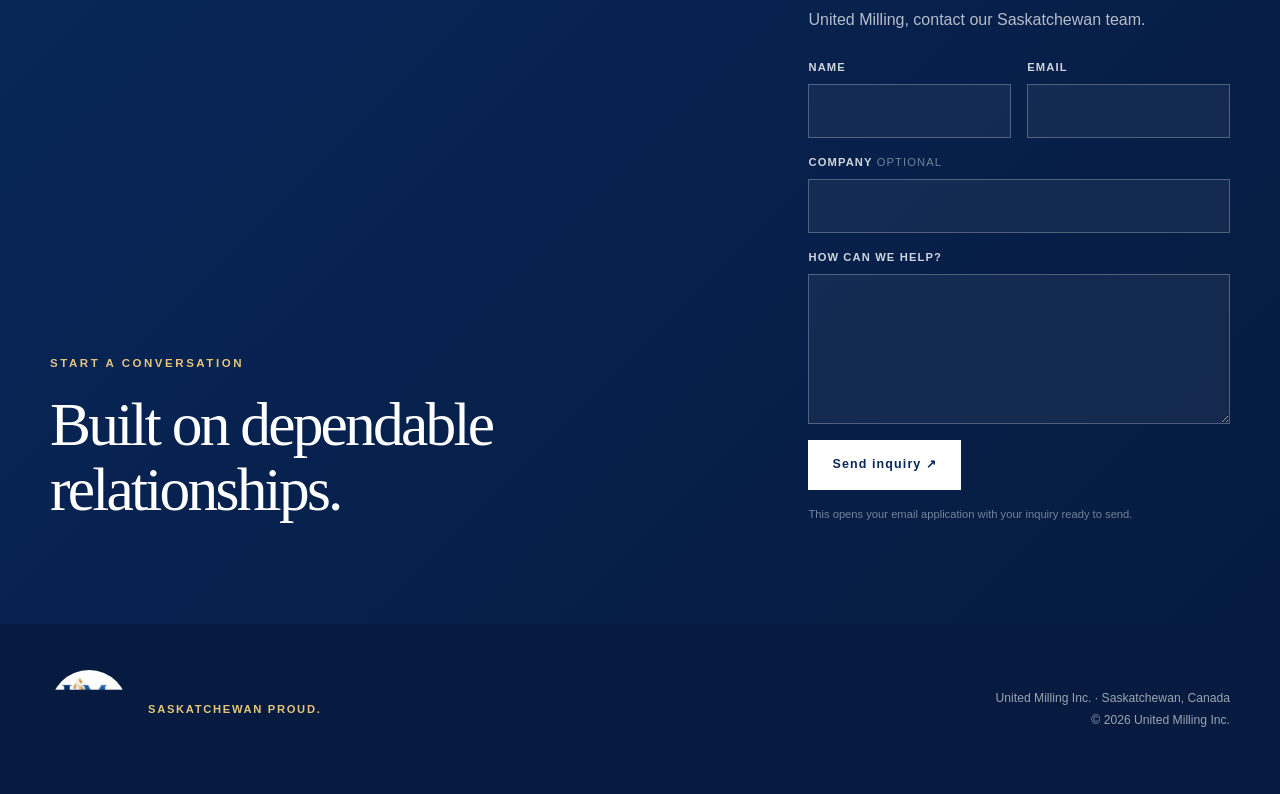
==== commit c1fc1f5f: "Route inquiries privately to George and Mill" ====
--- a/index.html
+++ b/index.html
@@ -1 +1 @@
-<!DOCTYPE html><html lang="en"><head><meta charSet="utf-8"/><meta name="viewport" content="width=device-width, initial-scale=1"/><link rel="preload" href="/_next/static/media/797e433ab948586e-s.p.08e28id.o-okb.woff2" as="font" crossorigin="" type="font/woff2"/><link rel="preload" href="/_next/static/media/caa3a2e1cccd8315-s.p.09~u27dqhyhd6.woff2" as="font" crossorigin="" type="font/woff2"/><link rel="preload" href="/united-milling-logo-transparent.png" as="image"/><link rel="preload" href="/united-milling-logo.png" as="image"/><link rel="stylesheet" href="/_next/static/chunks/05h~wyk9og2y~.css" data-precedence="next"/><link rel="preload" as="script" fetchPriority="low" href="/_next/static/chunks/15xrurgzs99gv.js"/><script src="/_next/static/chunks/0dgq26a5_oy.a.js" async=""></script><script src="/_next/static/chunks/07lhk_q6pmm3r.js" async=""></script><script src="/_next/static/chunks/02j8d7.9f.ryz.js" async=""></script><script src="/_next/static/chunks/turbopack-16h6_ge2._zs4.js" async=""></script><script src="/_next/static/chunks/01xlw8hd842-c.js" async=""></script><script src="/_next/static/chunks/0d3shmwh5_nmn.js" async=""></script><script src="/_next/static/chunks/0ka051yepewro.js" async=""></script><meta name="next-size-adjust" content=""/><title>United Milling Inc. | Saskatchewan Canola &amp; Oats</title><meta name="description" content="A Saskatchewan family farming company growing high-quality Canadian canola and oats, built on more than a century of farming experience."/><meta name="codex-preview" content="development"/><link rel="shortcut icon" href="/united-milling-logo.png"/><link rel="icon" href="/united-milling-logo.png"/><script src="/_next/static/chunks/03~yq9q893hmn.js" noModule=""></script></head><body class="geist_a71539c9-module__T19VSG__variable geist_mono_8d43a2aa-module__8Li5zG__variable antialiased"><div hidden=""><!--$--><!--/$--></div><main><style>.inquiry-form{display:grid;gap:16px}.form-row{display:grid;grid-template-columns:1fr 1fr;gap:16px}.inquiry-form label{display:grid;gap:8px}.inquiry-form label span{color:#ffffffcf;font-size:.7rem;font-weight:800;letter-spacing:.1em;text-transform:uppercase}.inquiry-form label em{color:#ffffff70;font-style:normal;font-weight:500}.inquiry-form input,.inquiry-form textarea{width:100%;border:1px solid #ffffff42;border-radius:0;background:#ffffff0d;color:white;font:inherit;outline:none;padding:14px 15px}.inquiry-form input:focus,.inquiry-form textarea:focus{border-color:var(--pale);box-shadow:0 0 0 2px #e5c57c24}.inquiry-form textarea{resize:vertical}.inquiry-form button{justify-self:start;border:0;cursor:pointer}.inquiry-form .form-note{margin:0;color:#ffffff72;font-size:.7rem;line-height:1.5}@media(max-width:620px){.form-row{grid-template-columns:1fr}}</style><header><div class="shell header-inner"><a class="brand" aria-label="United Milling home" href="#top"><img src="/united-milling-logo-transparent.png" alt="United Milling Inc."/></a><nav aria-label="Primary navigation"><a href="#story">Our story</a><a href="#crops">What we grow</a><a href="#markets">Markets</a><a class="contact-nav" href="#contact">Contact</a></nav></div></header><section class="hero" id="top"><div class="field-lines" aria-hidden="true"></div><div class="shell hero-grid"><div><p class="eyebrow">Saskatchewan, Canada</p><h1>Rooted in Saskatchewan. Built for generations.</h1><p class="lede">United Milling Inc. is a family farming company located in the heart of Saskatchewan&#x27;s canola and oat country. Built on more than a century of farming experience, we grow high-quality Canadian grains with careful stewardship, disciplined production, and respect for the land.</p><div class="actions"><a class="button primary" href="#story">Discover our story</a><a class="text-link" href="#markets">View grain markets ↗</a></div></div><div class="hero-logo"><div class="logo-circle"><img src="/united-milling-logo.png" alt="United Milling Inc. — Saskatchewan Proud"/></div><p>Family farming · Canola · Oats</p></div></div></section><section class="fact-band" aria-label="United Milling at a glance"><div class="shell facts"><article><strong>100+</strong><div><h2>Years of family farming</h2><p>Experience carried forward through generations.</p></div></article><article><strong>SK</strong><div><h2>Saskatchewan grown</h2><p>Rooted in one of the world&#x27;s great grain regions.</p></div></article><article><strong>02</strong><div><h2>Core crops</h2><p>Canola and oats, grown with care and discipline.</p></div></article></div></section><section class="section" id="story"><div class="shell split"><div><p class="eyebrow">Our story</p><h2>A century on the land shapes how we farm today.</h2></div><div class="body-copy"><p>For more than 100 years, our family has worked the prairie through changing seasons, changing markets, and generations of progress. That history has taught us to think beyond a single crop year.</p><p>We believe good farming begins with respect—for the land, for the crop, and for the people who depend on it. United Milling carries that tradition forward with practical knowledge, modern production practices, and a long-term view of every field we farm.</p></div></div></section><section class="section crops" id="crops"><div class="shell"><div class="section-head"><div><p class="eyebrow light">What we grow</p><h2>Saskatchewan grain, grown with purpose.</h2></div><p>Fertile prairie soils, long summer days, and generations of agricultural knowledge make Saskatchewan an exceptional place to grow consistent, high-quality grain.</p></div><div class="crop-grid"><article class="crop-card canola"><span>01 · Canadian oilseed</span><div><h3>Canola</h3><p>A made-in-Canada crop and a foundation of prairie agriculture. We grow canola with close attention to timing, field conditions, and crop quality.</p></div><a target="_blank" rel="noreferrer" href="https://dashboard.saskatchewan.ca/agriculture/grain-and-specialty-crop-prices/canola">Government of Saskatchewan source ↗</a></article><article class="crop-card oats"><span>02 · Prairie grain</span><div><h3>Oats</h3><p>Saskatchewan grows more than 40 percent of Canada&#x27;s oats. We are proud to contribute to a crop valued for food, feed, and markets around the world.</p></div><a target="_blank" rel="noreferrer" href="https://dashboard.saskatchewan.ca/agriculture/grain-and-specialty-crop-prices/oats">Government of Saskatchewan source ↗</a></article></div></div></section><section class="section markets" id="markets"><div class="shell"><div class="section-head market-head"><div><p class="eyebrow">Market reference</p><h2>Saskatchewan grain markets</h2></div><p>Direct access to trusted market references for the crops we grow. Prices open at their official source so visitors always see the publisher&#x27;s current data and terms.</p></div><div class="market-grid"><article class="market-card featured"><p class="market-label">World benchmark</p><h3>Canola futures</h3><p>ICE canola futures price physical delivery in the Saskatchewan par region and are quoted in Canadian dollars per metric tonne.</p><a class="market-button" target="_blank" rel="noreferrer" href="https://www.ice.com/products/251/Canola-Futures">View current ICE canola market ↗</a></article><article class="market-card"><p class="market-label">Provincial data</p><h3>Canola 1CAN</h3><p>Historical Saskatchewan canola price information with downloadable public data.</p><a class="market-button" target="_blank" rel="noreferrer" href="https://dashboard.saskatchewan.ca/agriculture/grain-and-specialty-crop-prices/canola">Open Saskatchewan canola prices ↗</a></article><article class="market-card"><p class="market-label">Provincial data</p><h3>Oats 2CW</h3><p>Historical Saskatchewan oat price information with downloadable public data.</p><a class="market-button" target="_blank" rel="noreferrer" href="https://dashboard.saskatchewan.ca/agriculture/grain-and-specialty-crop-prices/oats">Open Saskatchewan oat prices ↗</a></article></div><p class="disclaimer">Market reference only. These sources do not represent a local cash bid, an offer to purchase grain, or a price offered by United Milling Inc. Market data may be delayed.</p></div></section><section class="contact" id="contact"><div class="shell contact-grid"><div><p class="eyebrow light">Start a conversation</p><h2>Built on dependable relationships.</h2></div><div><p>For commercial enquiries and opportunities to work with United Milling, contact our Saskatchewan team.</p><form class="inquiry-form" action="mailto:contact@unitedmilling.com" encType="text/plain" method="post"><div class="form-row"><label><span>Name</span><input type="text" autoComplete="name" required="" name="Name"/></label><label><span>Email</span><input type="email" autoComplete="email" required="" name="Email"/></label></div><label><span>Company <em>Optional</em></span><input type="text" autoComplete="organization" name="Company"/></label><label><span>How can we help?</span><textarea name="Inquiry" rows="5" required=""></textarea></label><button class="button light-button" type="submit">Send inquiry ↗</button><p class="form-note">This opens your email application with the inquiry addressed to contact@unitedmilling.com.</p></form></div></div></section><footer><div class="shell footer-inner"><div class="footer-brand"><img src="/united-milling-logo.png" alt="United Milling Inc."/><span>Saskatchewan proud.</span></div><div><p>United Milling Inc. · Saskatchewan, Canada</p><p>© <!-- -->2026<!-- --> United Milling Inc.</p></div></div></footer></main><!--$--><!--/$--><script src="/_next/static/chunks/15xrurgzs99gv.js" id="_R_" async=""></script><script>(self.__next_f=self.__next_f||[]).push([0])</script><script>self.__next_f.push([1,"1:\"$Sreact.fragment\"\n2:I[39756,[\"/_next/static/chunks/01xlw8hd842-c.js\",\"/_next/static/chunks/0d3shmwh5_nmn.js\"],\"default\"]\n3:I[37457,[\"/_next/static/chunks/01xlw8hd842-c.js\",\"/_next/static/chunks/0d3shmwh5_nmn.js\"],\"default\"]\n4:I[22016,[\"/_next/static/chunks/01xlw8hd842-c.js\",\"/_next/static/chunks/0d3shmwh5_nmn.js\",\"/_next/static/chunks/0ka051yepewro.js\"],\"\"]\n10:I[68027,[\"/_next/static/chunks/01xlw8hd842-c.js\",\"/_next/static/chunks/0d3shmwh5_nmn.js\"],\"default\",1]\n:HL[\"/_next/static/chunks/05h~wyk9og2y~.css\",\"style\"]\n:HL[\"/_next/static/media/797e433ab948586e-s.p.08e28id.o-okb.woff2\",\"font\",{\"crossOrigin\":\"\",\"type\":\"font/woff2\"}]\n:HL[\"/_next/static/media/caa3a2e1cccd8315-s.p.09~u27dqhyhd6.woff2\",\"font\",{\"crossOrigin\":\"\",\"type\":\"font/woff2\"}]\n:HL[\"/united-milling-logo-transparent.png\",\"image\"]\n"])</script><script>self.__next_f.push([1,"0:{\"P\":null,\"c\":[\"\",\"\"],\"q\":\"\",\"i\":false,\"f\":[[[\"\",{\"children\":[\"__PAGE__\",{}]},\"$undefined\",\"$undefined\",16],[[\"$\",\"$1\",\"c\",{\"children\":[[[\"$\",\"link\",\"0\",{\"rel\":\"stylesheet\",\"href\":\"/_next/static/chunks/05h~wyk9og2y~.css\",\"precedence\":\"next\",\"crossOrigin\":\"$undefined\",\"nonce\":\"$undefined\"}],[\"$\",\"script\",\"script-0\",{\"src\":\"/_next/static/chunks/01xlw8hd842-c.js\",\"async\":true,\"nonce\":\"$undefined\"}],[\"$\",\"script\",\"script-1\",{\"src\":\"/_next/static/chunks/0d3shmwh5_nmn.js\",\"async\":true,\"nonce\":\"$undefined\"}]],[\"$\",\"html\",null,{\"lang\":\"en\",\"children\":[\"$\",\"body\",null,{\"className\":\"geist_a71539c9-module__T19VSG__variable geist_mono_8d43a2aa-module__8Li5zG__variable antialiased\",\"children\":[\"$\",\"$L2\",null,{\"parallelRouterKey\":\"children\",\"error\":\"$undefined\",\"errorStyles\":\"$undefined\",\"errorScripts\":\"$undefined\",\"template\":[\"$\",\"$L3\",null,{}],\"templateStyles\":\"$undefined\",\"templateScripts\":\"$undefined\",\"notFound\":[[[\"$\",\"title\",null,{\"children\":\"404: This page could not be found.\"}],[\"$\",\"div\",null,{\"style\":{\"fontFamily\":\"system-ui,\\\"Segoe UI\\\",Roboto,Helvetica,Arial,sans-serif,\\\"Apple Color Emoji\\\",\\\"Segoe UI Emoji\\\"\",\"height\":\"100vh\",\"textAlign\":\"center\",\"display\":\"flex\",\"flexDirection\":\"column\",\"alignItems\":\"center\",\"justifyContent\":\"center\"},\"children\":[\"$\",\"div\",null,{\"children\":[[\"$\",\"style\",null,{\"dangerouslySetInnerHTML\":{\"__html\":\"body{color:#000;background:#fff;margin:0}.next-error-h1{border-right:1px solid rgba(0,0,0,.3)}@media (prefers-color-scheme:dark){body{color:#fff;background:#000}.next-error-h1{border-right:1px solid rgba(255,255,255,.3)}}\"}}],[\"$\",\"h1\",null,{\"className\":\"next-error-h1\",\"style\":{\"display\":\"inline-block\",\"margin\":\"0 20px 0 0\",\"padding\":\"0 23px 0 0\",\"fontSize\":24,\"fontWeight\":500,\"verticalAlign\":\"top\",\"lineHeight\":\"49px\"},\"children\":404}],[\"$\",\"div\",null,{\"style\":{\"display\":\"inline-block\"},\"children\":[\"$\",\"h2\",null,{\"style\":{\"fontSize\":14,\"fontWeight\":400,\"lineHeight\":\"49px\",\"margin\":0},\"children\":\"This page could not be found.\"}]}]]}]}]],[]],\"forbidden\":\"$undefined\",\"unauthorized\":\"$undefined\"}]}]}]]}],{\"children\":[[\"$\",\"$1\",\"c\",{\"children\":[[\"$\",\"main\",null,{\"children\":[[\"$\",\"style\",null,{\"children\":\".inquiry-form{display:grid;gap:16px}.form-row{display:grid;grid-template-columns:1fr 1fr;gap:16px}.inquiry-form label{display:grid;gap:8px}.inquiry-form label span{color:#ffffffcf;font-size:.7rem;font-weight:800;letter-spacing:.1em;text-transform:uppercase}.inquiry-form label em{color:#ffffff70;font-style:normal;font-weight:500}.inquiry-form input,.inquiry-form textarea{width:100%;border:1px solid #ffffff42;border-radius:0;background:#ffffff0d;color:white;font:inherit;outline:none;padding:14px 15px}.inquiry-form input:focus,.inquiry-form textarea:focus{border-color:var(--pale);box-shadow:0 0 0 2px #e5c57c24}.inquiry-form textarea{resize:vertical}.inquiry-form button{justify-self:start;border:0;cursor:pointer}.inquiry-form .form-note{margin:0;color:#ffffff72;font-size:.7rem;line-height:1.5}@media(max-width:620px){.form-row{grid-template-columns:1fr}}\"}],[\"$\",\"header\",null,{\"children\":[\"$\",\"div\",null,{\"className\":\"shell header-inner\",\"children\":[[\"$\",\"$L4\",null,{\"className\":\"brand\",\"href\":\"#top\",\"aria-label\":\"United Milling home\",\"children\":[\"$\",\"img\",null,{\"src\":\"/united-milling-logo-transparent.png\",\"alt\":\"United Milling Inc.\"}]}],[\"$\",\"nav\",null,{\"aria-label\":\"Primary navigation\",\"children\":[[\"$\",\"$L4\",null,{\"href\":\"#story\",\"children\":\"Our story\"}],[\"$\",\"$L4\",null,{\"href\":\"#crops\",\"children\":\"What we grow\"}],[\"$\",\"$L4\",null,{\"href\":\"#markets\",\"children\":\"Markets\"}],[\"$\",\"$L4\",null,{\"className\":\"contact-nav\",\"href\":\"#contact\",\"children\":\"Contact\"}]]}]]}]}],[\"$\",\"section\",null,{\"className\":\"hero\",\"id\":\"top\",\"children\":[[\"$\",\"div\",null,{\"className\":\"field-lines\",\"aria-hidden\":\"true\"}],[\"$\",\"div\",null,{\"className\":\"shell hero-grid\",\"children\":[[\"$\",\"div\",null,{\"children\":[[\"$\",\"p\",null,{\"className\":\"eyebrow\",\"children\":\"Saskatchewan, Canada\"}],[\"$\",\"h1\",null,{\"children\":\"Rooted in Saskatchewan. Built for generations.\"}],[\"$\",\"p\",null,{\"className\":\"lede\",\"children\":\"United Milling Inc. is a family farming company located in the heart of Saskatchewan's canola and oat country. Built on more than a century of farming experience, we grow high-quality Canadian grains with careful stewardship, disciplined production, and respect for the land.\"}],\"$L5\"]}],\"$L6\"]}]]}],\"$L7\",\"$L8\",\"$L9\",\"$La\",\"$Lb\",\"$Lc\"]}],[\"$Ld\"],\"$Le\"]}],{},null,false,null]},null,false,null],\"$Lf\",false]],\"m\":\"$undefined\",\"G\":[\"$10\",[\"$L11\"]],\"S\":true,\"h\":null,\"s\":\"$undefined\",\"l\":\"$undefined\",\"p\":\"$undefined\",\"d\":\"$undefined\",\"b\":\"44GTTF0wVHUP1Y4EK3LoP\"}\n"])</script><script>self.__next_f.push([1,"12:I[97367,[\"/_next/static/chunks/01xlw8hd842-c.js\",\"/_next/static/chunks/0d3shmwh5_nmn.js\"],\"OutletBoundary\"]\n13:\"$Sreact.suspense\"\n15:I[97367,[\"/_next/static/chunks/01xlw8hd842-c.js\",\"/_next/static/chunks/0d3shmwh5_nmn.js\"],\"ViewportBoundary\"]\n17:I[97367,[\"/_next/static/chunks/01xlw8hd842-c.js\",\"/_next/static/chunks/0d3shmwh5_nmn.js\"],\"MetadataBoundary\"]\n:HL[\"/united-milling-logo.png\",\"image\"]\n5:[\"$\",\"div\",null,{\"className\":\"actions\",\"children\":[[\"$\",\"$L4\",null,{\"className\":\"button primary\",\"href\":\"#story\",\"children\":\"Discover our story\"}],[\"$\",\"$L4\",null,{\"className\":\"text-link\",\"href\":\"#markets\",\"children\":\"View grain markets ↗\"}]]}]\n6:[\"$\",\"div\",null,{\"className\":\"hero-logo\",\"children\":[[\"$\",\"div\",null,{\"className\":\"logo-circle\",\"children\":[\"$\",\"img\",null,{\"src\":\"/united-milling-logo.png\",\"alt\":\"United Milling Inc. — Saskatchewan Proud\"}]}],[\"$\",\"p\",null,{\"children\":\"Family farming · Canola · Oats\"}]]}]\n7:[\"$\",\"section\",null,{\"className\":\"fact-band\",\"aria-label\":\"United Milling at a glance\",\"children\":[\"$\",\"div\",null,{\"className\":\"shell facts\",\"children\":[[\"$\",\"article\",null,{\"children\":[[\"$\",\"strong\",null,{\"children\":\"100+\"}],[\"$\",\"div\",null,{\"children\":[[\"$\",\"h2\",null,{\"children\":\"Years of family farming\"}],[\"$\",\"p\",null,{\"children\":\"Experience carried forward through generations.\"}]]}]]}],[\"$\",\"article\",null,{\"children\":[[\"$\",\"strong\",null,{\"children\":\"SK\"}],[\"$\",\"div\",null,{\"children\":[[\"$\",\"h2\",null,{\"children\":\"Saskatchewan grown\"}],[\"$\",\"p\",null,{\"children\":\"Rooted in one of the world's great grain regions.\"}]]}]]}],[\"$\",\"article\",null,{\"children\":[[\"$\",\"strong\",null,{\"children\":\"02\"}],[\"$\",\"div\",null,{\"children\":[[\"$\",\"h2\",null,{\"children\":\"Core crops\"}],[\"$\",\"p\",null,{\"children\":\"Canola and oats, grown with care and discipline.\"}]]}]]}]]}]}]\n8:[\"$\",\"section\",null,{\"className\":\"section\",\"id\":\"story\",\"children\":[\"$\",\"div\",null,{\"className\":\"shell split\",\"children\":[[\"$\",\"div\",null,{\"children\":[[\"$\",\"p\",null,{\"className\":\"eyebrow\",\"children\":\"Our story\"}],[\"$\",\"h2\",null,{\"children\":\"A century on the land shapes how we farm today.\"}]]}],[\"$\",\"div\",null,{\"className\":\"body-copy\",\"children\":[[\"$\",\"p\",null,{\"children\":\"For more than 100 years, our family has worked the prairie through changing seasons, changing markets, and generations of progress. That history has taught us to think beyond a single crop year.\"}],[\"$\",\"p\",null,{\"children\":\"We believe good farming begins with respect—for the land, for the crop, and for the people who depend on it. United Milling carries that tradition forward with practical knowledge, modern production practices, and a long-term view of every field we farm.\"}]]}]]}]}]\n"])</script><script>self.__next_f.push([1,"9:[\"$\",\"section\",null,{\"className\":\"section crops\",\"id\":\"crops\",\"children\":[\"$\",\"div\",null,{\"className\":\"shell\",\"children\":[[\"$\",\"div\",null,{\"className\":\"section-head\",\"children\":[[\"$\",\"div\",null,{\"children\":[[\"$\",\"p\",null,{\"className\":\"eyebrow light\",\"children\":\"What we grow\"}],[\"$\",\"h2\",null,{\"children\":\"Saskatchewan grain, grown with purpose.\"}]]}],[\"$\",\"p\",null,{\"children\":\"Fertile prairie soils, long summer days, and generations of agricultural knowledge make Saskatchewan an exceptional place to grow consistent, high-quality grain.\"}]]}],[\"$\",\"div\",null,{\"className\":\"crop-grid\",\"children\":[[\"$\",\"article\",null,{\"className\":\"crop-card canola\",\"children\":[[\"$\",\"span\",null,{\"children\":\"01 · Canadian oilseed\"}],[\"$\",\"div\",null,{\"children\":[[\"$\",\"h3\",null,{\"children\":\"Canola\"}],[\"$\",\"p\",null,{\"children\":\"A made-in-Canada crop and a foundation of prairie agriculture. We grow canola with close attention to timing, field conditions, and crop quality.\"}]]}],[\"$\",\"$L4\",null,{\"href\":\"https://dashboard.saskatchewan.ca/agriculture/grain-and-specialty-crop-prices/canola\",\"target\":\"_blank\",\"rel\":\"noreferrer\",\"children\":\"Government of Saskatchewan source ↗\"}]]}],[\"$\",\"article\",null,{\"className\":\"crop-card oats\",\"children\":[[\"$\",\"span\",null,{\"children\":\"02 · Prairie grain\"}],[\"$\",\"div\",null,{\"children\":[[\"$\",\"h3\",null,{\"children\":\"Oats\"}],[\"$\",\"p\",null,{\"children\":\"Saskatchewan grows more than 40 percent of Canada's oats. We are proud to contribute to a crop valued for food, feed, and markets around the world.\"}]]}],[\"$\",\"$L4\",null,{\"href\":\"https://dashboard.saskatchewan.ca/agriculture/grain-and-specialty-crop-prices/oats\",\"target\":\"_blank\",\"rel\":\"noreferrer\",\"children\":\"Government of Saskatchewan source ↗\"}]]}]]}]]}]}]\n"])</script><script>self.__next_f.push([1,"a:[\"$\",\"section\",null,{\"className\":\"section markets\",\"id\":\"markets\",\"children\":[\"$\",\"div\",null,{\"className\":\"shell\",\"children\":[[\"$\",\"div\",null,{\"className\":\"section-head market-head\",\"children\":[[\"$\",\"div\",null,{\"children\":[[\"$\",\"p\",null,{\"className\":\"eyebrow\",\"children\":\"Market reference\"}],[\"$\",\"h2\",null,{\"children\":\"Saskatchewan grain markets\"}]]}],[\"$\",\"p\",null,{\"children\":\"Direct access to trusted market references for the crops we grow. Prices open at their official source so visitors always see the publisher's current data and terms.\"}]]}],[\"$\",\"div\",null,{\"className\":\"market-grid\",\"children\":[[\"$\",\"article\",null,{\"className\":\"market-card featured\",\"children\":[[\"$\",\"p\",null,{\"className\":\"market-label\",\"children\":\"World benchmark\"}],[\"$\",\"h3\",null,{\"children\":\"Canola futures\"}],[\"$\",\"p\",null,{\"children\":\"ICE canola futures price physical delivery in the Saskatchewan par region and are quoted in Canadian dollars per metric tonne.\"}],[\"$\",\"$L4\",null,{\"className\":\"market-button\",\"href\":\"https://www.ice.com/products/251/Canola-Futures\",\"target\":\"_blank\",\"rel\":\"noreferrer\",\"children\":\"View current ICE canola market ↗\"}]]}],[\"$\",\"article\",null,{\"className\":\"market-card\",\"children\":[[\"$\",\"p\",null,{\"className\":\"market-label\",\"children\":\"Provincial data\"}],[\"$\",\"h3\",null,{\"children\":\"Canola 1CAN\"}],[\"$\",\"p\",null,{\"children\":\"Historical Saskatchewan canola price information with downloadable public data.\"}],[\"$\",\"$L4\",null,{\"className\":\"market-button\",\"href\":\"https://dashboard.saskatchewan.ca/agriculture/grain-and-specialty-crop-prices/canola\",\"target\":\"_blank\",\"rel\":\"noreferrer\",\"children\":\"Open Saskatchewan canola prices ↗\"}]]}],[\"$\",\"article\",null,{\"className\":\"market-card\",\"children\":[[\"$\",\"p\",null,{\"className\":\"market-label\",\"children\":\"Provincial data\"}],[\"$\",\"h3\",null,{\"children\":\"Oats 2CW\"}],[\"$\",\"p\",null,{\"children\":\"Historical Saskatchewan oat price information with downloadable public data.\"}],[\"$\",\"$L4\",null,{\"className\":\"market-button\",\"href\":\"https://dashboard.saskatchewan.ca/agriculture/grain-and-specialty-crop-prices/oats\",\"target\":\"_blank\",\"rel\":\"noreferrer\",\"children\":\"Open Saskatchewan oat prices ↗\"}]]}]]}],[\"$\",\"p\",null,{\"className\":\"disclaimer\",\"children\":\"Market reference only. These sources do not represent a local cash bid, an offer to purchase grain, or a price offered by United Milling Inc. Market data may be delayed.\"}]]}]}]\n"])</script><script>self.__next_f.push([1,"b:[\"$\",\"section\",null,{\"className\":\"contact\",\"id\":\"contact\",\"children\":[\"$\",\"div\",null,{\"className\":\"shell contact-grid\",\"children\":[[\"$\",\"div\",null,{\"children\":[[\"$\",\"p\",null,{\"className\":\"eyebrow light\",\"children\":\"Start a conversation\"}],[\"$\",\"h2\",null,{\"children\":\"Built on dependable relationships.\"}]]}],[\"$\",\"div\",null,{\"children\":[[\"$\",\"p\",null,{\"children\":\"For commercial enquiries and opportunities to work with United Milling, contact our Saskatchewan team.\"}],[\"$\",\"form\",null,{\"className\":\"inquiry-form\",\"action\":\"mailto:contact@unitedmilling.com\",\"method\":\"post\",\"encType\":\"text/plain\",\"children\":[[\"$\",\"div\",null,{\"className\":\"form-row\",\"children\":[[\"$\",\"label\",null,{\"children\":[[\"$\",\"span\",null,{\"children\":\"Name\"}],[\"$\",\"input\",null,{\"type\":\"text\",\"name\":\"Name\",\"autoComplete\":\"name\",\"required\":true}]]}],[\"$\",\"label\",null,{\"children\":[[\"$\",\"span\",null,{\"children\":\"Email\"}],[\"$\",\"input\",null,{\"type\":\"email\",\"name\":\"Email\",\"autoComplete\":\"email\",\"required\":true}]]}]]}],[\"$\",\"label\",null,{\"children\":[[\"$\",\"span\",null,{\"children\":[\"Company \",[\"$\",\"em\",null,{\"children\":\"Optional\"}]]}],[\"$\",\"input\",null,{\"type\":\"text\",\"name\":\"Company\",\"autoComplete\":\"organization\"}]]}],[\"$\",\"label\",null,{\"children\":[[\"$\",\"span\",null,{\"children\":\"How can we help?\"}],[\"$\",\"textarea\",null,{\"name\":\"Inquiry\",\"rows\":5,\"required\":true}]]}],[\"$\",\"button\",null,{\"className\":\"button light-button\",\"type\":\"submit\",\"children\":\"Send inquiry ↗\"}],[\"$\",\"p\",null,{\"className\":\"form-note\",\"children\":\"This opens your email application with the inquiry addressed to contact@unitedmilling.com.\"}]]}]]}]]}]}]\n"])</script><script>self.__next_f.push([1,"c:[\"$\",\"footer\",null,{\"children\":[\"$\",\"div\",null,{\"className\":\"shell footer-inner\",\"children\":[[\"$\",\"div\",null,{\"className\":\"footer-brand\",\"children\":[[\"$\",\"img\",null,{\"src\":\"/united-milling-logo.png\",\"alt\":\"United Milling Inc.\"}],[\"$\",\"span\",null,{\"children\":\"Saskatchewan proud.\"}]]}],[\"$\",\"div\",null,{\"children\":[[\"$\",\"p\",null,{\"children\":\"United Milling Inc. · Saskatchewan, Canada\"}],[\"$\",\"p\",null,{\"children\":[\"© \",2026,\" United Milling Inc.\"]}]]}]]}]}]\nd:[\"$\",\"script\",\"script-0\",{\"src\":\"/_next/static/chunks/0ka051yepewro.js\",\"async\":true,\"nonce\":\"$undefined\"}]\ne:[\"$\",\"$L12\",null,{\"children\":[\"$\",\"$13\",null,{\"name\":\"Next.MetadataOutlet\",\"children\":\"$@14\"}]}]\nf:[\"$\",\"$1\",\"h\",{\"children\":[null,[\"$\",\"$L15\",null,{\"children\":\"$L16\"}],[\"$\",\"div\",null,{\"hidden\":true,\"children\":[\"$\",\"$L17\",null,{\"children\":[\"$\",\"$13\",null,{\"name\":\"Next.Metadata\",\"children\":\"$L18\"}]}]}],[\"$\",\"meta\",null,{\"name\":\"next-size-adjust\",\"content\":\"\"}]]}]\n11:[\"$\",\"link\",\"0\",{\"rel\":\"stylesheet\",\"href\":\"/_next/static/chunks/05h~wyk9og2y~.css\",\"precedence\":\"next\",\"crossOrigin\":\"$undefined\",\"nonce\":\"$undefined\"}]\n"])</script><script>self.__next_f.push([1,"16:[[\"$\",\"meta\",\"0\",{\"charSet\":\"utf-8\"}],[\"$\",\"meta\",\"1\",{\"name\":\"viewport\",\"content\":\"width=device-width, initial-scale=1\"}]]\n"])</script><script>self.__next_f.push([1,"19:I[27201,[\"/_next/static/chunks/01xlw8hd842-c.js\",\"/_next/static/chunks/0d3shmwh5_nmn.js\"],\"IconMark\"]\n14:null\n18:[[\"$\",\"title\",\"0\",{\"children\":\"United Milling Inc. | Saskatchewan Canola \u0026 Oats\"}],[\"$\",\"meta\",\"1\",{\"name\":\"description\",\"content\":\"A Saskatchewan family farming company growing high-quality Canadian canola and oats, built on more than a century of farming experience.\"}],[\"$\",\"meta\",\"2\",{\"name\":\"codex-preview\",\"content\":\"development\"}],[\"$\",\"link\",\"3\",{\"rel\":\"shortcut icon\",\"href\":\"/united-milling-logo.png\"}],[\"$\",\"link\",\"4\",{\"rel\":\"icon\",\"href\":\"/united-milling-logo.png\"}],[\"$\",\"$L19\",\"5\",{}]]\n"])</script></body></html>+<!DOCTYPE html><html lang="en"><head><meta charSet="utf-8"/><meta name="viewport" content="width=device-width, initial-scale=1"/><link rel="preload" href="/_next/static/media/797e433ab948586e-s.p.08e28id.o-okb.woff2" as="font" crossorigin="" type="font/woff2"/><link rel="preload" href="/_next/static/media/caa3a2e1cccd8315-s.p.09~u27dqhyhd6.woff2" as="font" crossorigin="" type="font/woff2"/><link rel="preload" href="/united-milling-logo-transparent.png" as="image"/><link rel="preload" href="/united-milling-logo.png" as="image"/><link rel="stylesheet" href="/_next/static/chunks/05h~wyk9og2y~.css" data-precedence="next"/><link rel="preload" as="script" fetchPriority="low" href="/_next/static/chunks/15xrurgzs99gv.js"/><script src="/_next/static/chunks/0dgq26a5_oy.a.js" async=""></script><script src="/_next/static/chunks/07lhk_q6pmm3r.js" async=""></script><script src="/_next/static/chunks/02j8d7.9f.ryz.js" async=""></script><script src="/_next/static/chunks/turbopack-16h6_ge2._zs4.js" async=""></script><script src="/_next/static/chunks/01xlw8hd842-c.js" async=""></script><script src="/_next/static/chunks/0d3shmwh5_nmn.js" async=""></script><script src="/_next/static/chunks/0ka051yepewro.js" async=""></script><meta name="next-size-adjust" content=""/><title>United Milling Inc. | Saskatchewan Canola &amp; Oats</title><meta name="description" content="A Saskatchewan family farming company growing high-quality Canadian canola and oats, built on more than a century of farming experience."/><meta name="codex-preview" content="development"/><link rel="shortcut icon" href="/united-milling-logo.png"/><link rel="icon" href="/united-milling-logo.png"/><script src="/_next/static/chunks/03~yq9q893hmn.js" noModule=""></script></head><body class="geist_a71539c9-module__T19VSG__variable geist_mono_8d43a2aa-module__8Li5zG__variable antialiased"><div hidden=""><!--$--><!--/$--></div><main><style>.inquiry-form{display:grid;gap:16px}.form-row{display:grid;grid-template-columns:1fr 1fr;gap:16px}.inquiry-form label{display:grid;gap:8px}.inquiry-form label span{color:#ffffffcf;font-size:.7rem;font-weight:800;letter-spacing:.1em;text-transform:uppercase}.inquiry-form label em{color:#ffffff70;font-style:normal;font-weight:500}.inquiry-form input,.inquiry-form textarea{width:100%;border:1px solid #ffffff42;border-radius:0;background:#ffffff0d;color:white;font:inherit;outline:none;padding:14px 15px}.inquiry-form input:focus,.inquiry-form textarea:focus{border-color:var(--pale);box-shadow:0 0 0 2px #e5c57c24}.inquiry-form textarea{resize:vertical}.inquiry-form button{justify-self:start;border:0;cursor:pointer}.inquiry-form .form-note{margin:0;color:#ffffff72;font-size:.7rem;line-height:1.5}@media(max-width:620px){.form-row{grid-template-columns:1fr}}</style><header><div class="shell header-inner"><a class="brand" aria-label="United Milling home" href="#top"><img src="/united-milling-logo-transparent.png" alt="United Milling Inc."/></a><nav aria-label="Primary navigation"><a href="#story">Our story</a><a href="#crops">What we grow</a><a href="#markets">Markets</a><a class="contact-nav" href="#contact">Contact</a></nav></div></header><section class="hero" id="top"><div class="field-lines" aria-hidden="true"></div><div class="shell hero-grid"><div><p class="eyebrow">Saskatchewan, Canada</p><h1>Rooted in Saskatchewan. Built for generations.</h1><p class="lede">United Milling Inc. is a family farming company located in the heart of Saskatchewan&#x27;s canola and oat country. Built on more than a century of farming experience, we grow high-quality Canadian grains with careful stewardship, disciplined production, and respect for the land.</p><div class="actions"><a class="button primary" href="#story">Discover our story</a><a class="text-link" href="#markets">View grain markets ↗</a></div></div><div class="hero-logo"><div class="logo-circle"><img src="/united-milling-logo.png" alt="United Milling Inc. — Saskatchewan Proud"/></div><p>Family farming · Canola · Oats</p></div></div></section><section class="fact-band" aria-label="United Milling at a glance"><div class="shell facts"><article><strong>100+</strong><div><h2>Years of family farming</h2><p>Experience carried forward through generations.</p></div></article><article><strong>SK</strong><div><h2>Saskatchewan grown</h2><p>Rooted in one of the world&#x27;s great grain regions.</p></div></article><article><strong>02</strong><div><h2>Core crops</h2><p>Canola and oats, grown with care and discipline.</p></div></article></div></section><section class="section" id="story"><div class="shell split"><div><p class="eyebrow">Our story</p><h2>A century on the land shapes how we farm today.</h2></div><div class="body-copy"><p>For more than 100 years, our family has worked the prairie through changing seasons, changing markets, and generations of progress. That history has taught us to think beyond a single crop year.</p><p>We believe good farming begins with respect—for the land, for the crop, and for the people who depend on it. United Milling carries that tradition forward with practical knowledge, modern production practices, and a long-term view of every field we farm.</p></div></div></section><section class="section crops" id="crops"><div class="shell"><div class="section-head"><div><p class="eyebrow light">What we grow</p><h2>Saskatchewan grain, grown with purpose.</h2></div><p>Fertile prairie soils, long summer days, and generations of agricultural knowledge make Saskatchewan an exceptional place to grow consistent, high-quality grain.</p></div><div class="crop-grid"><article class="crop-card canola"><span>01 · Canadian oilseed</span><div><h3>Canola</h3><p>A made-in-Canada crop and a foundation of prairie agriculture. We grow canola with close attention to timing, field conditions, and crop quality.</p></div><a target="_blank" rel="noreferrer" href="https://dashboard.saskatchewan.ca/agriculture/grain-and-specialty-crop-prices/canola">Government of Saskatchewan source ↗</a></article><article class="crop-card oats"><span>02 · Prairie grain</span><div><h3>Oats</h3><p>Saskatchewan grows more than 40 percent of Canada&#x27;s oats. We are proud to contribute to a crop valued for food, feed, and markets around the world.</p></div><a target="_blank" rel="noreferrer" href="https://dashboard.saskatchewan.ca/agriculture/grain-and-specialty-crop-prices/oats">Government of Saskatchewan source ↗</a></article></div></div></section><section class="section markets" id="markets"><div class="shell"><div class="section-head market-head"><div><p class="eyebrow">Market reference</p><h2>Saskatchewan grain markets</h2></div><p>Direct access to trusted market references for the crops we grow. Prices open at their official source so visitors always see the publisher&#x27;s current data and terms.</p></div><div class="market-grid"><article class="market-card featured"><p class="market-label">World benchmark</p><h3>Canola futures</h3><p>ICE canola futures price physical delivery in the Saskatchewan par region and are quoted in Canadian dollars per metric tonne.</p><a class="market-button" target="_blank" rel="noreferrer" href="https://www.ice.com/products/251/Canola-Futures">View current ICE canola market ↗</a></article><article class="market-card"><p class="market-label">Provincial data</p><h3>Canola 1CAN</h3><p>Historical Saskatchewan canola price information with downloadable public data.</p><a class="market-button" target="_blank" rel="noreferrer" href="https://dashboard.saskatchewan.ca/agriculture/grain-and-specialty-crop-prices/canola">Open Saskatchewan canola prices ↗</a></article><article class="market-card"><p class="market-label">Provincial data</p><h3>Oats 2CW</h3><p>Historical Saskatchewan oat price information with downloadable public data.</p><a class="market-button" target="_blank" rel="noreferrer" href="https://dashboard.saskatchewan.ca/agriculture/grain-and-specialty-crop-prices/oats">Open Saskatchewan oat prices ↗</a></article></div><p class="disclaimer">Market reference only. These sources do not represent a local cash bid, an offer to purchase grain, or a price offered by United Milling Inc. Market data may be delayed.</p></div></section><section class="contact" id="contact"><div class="shell contact-grid"><div><p class="eyebrow light">Start a conversation</p><h2>Built on dependable relationships.</h2></div><div><p>For commercial enquiries and opportunities to work with United Milling, contact our Saskatchewan team.</p><form class="inquiry-form" action="mailto:george@multigrain.com?cc=mill@multigrain.com" encType="text/plain" method="post"><div class="form-row"><label><span>Name</span><input type="text" autoComplete="name" required="" name="Name"/></label><label><span>Email</span><input type="email" autoComplete="email" required="" name="Email"/></label></div><label><span>Company <em>Optional</em></span><input type="text" autoComplete="organization" name="Company"/></label><label><span>How can we help?</span><textarea name="Inquiry" rows="5" required=""></textarea></label><button class="button light-button" type="submit">Send inquiry ↗</button><p class="form-note">This opens your email application with your inquiry ready to send.</p></form></div></div></section><footer><div class="shell footer-inner"><div class="footer-brand"><img src="/united-milling-logo.png" alt="United Milling Inc."/><span>Saskatchewan proud.</span></div><div><p>United Milling Inc. · Saskatchewan, Canada</p><p>© <!-- -->2026<!-- --> United Milling Inc.</p></div></div></footer></main><!--$--><!--/$--><script src="/_next/static/chunks/15xrurgzs99gv.js" id="_R_" async=""></script><script>(self.__next_f=self.__next_f||[]).push([0])</script><script>self.__next_f.push([1,"1:\"$Sreact.fragment\"\n2:I[39756,[\"/_next/static/chunks/01xlw8hd842-c.js\",\"/_next/static/chunks/0d3shmwh5_nmn.js\"],\"default\"]\n3:I[37457,[\"/_next/static/chunks/01xlw8hd842-c.js\",\"/_next/static/chunks/0d3shmwh5_nmn.js\"],\"default\"]\n4:I[22016,[\"/_next/static/chunks/01xlw8hd842-c.js\",\"/_next/static/chunks/0d3shmwh5_nmn.js\",\"/_next/static/chunks/0ka051yepewro.js\"],\"\"]\n10:I[68027,[\"/_next/static/chunks/01xlw8hd842-c.js\",\"/_next/static/chunks/0d3shmwh5_nmn.js\"],\"default\",1]\n:HL[\"/_next/static/chunks/05h~wyk9og2y~.css\",\"style\"]\n:HL[\"/_next/static/media/797e433ab948586e-s.p.08e28id.o-okb.woff2\",\"font\",{\"crossOrigin\":\"\",\"type\":\"font/woff2\"}]\n:HL[\"/_next/static/media/caa3a2e1cccd8315-s.p.09~u27dqhyhd6.woff2\",\"font\",{\"crossOrigin\":\"\",\"type\":\"font/woff2\"}]\n:HL[\"/united-milling-logo-transparent.png\",\"image\"]\n"])</script><script>self.__next_f.push([1,"0:{\"P\":null,\"c\":[\"\",\"\"],\"q\":\"\",\"i\":false,\"f\":[[[\"\",{\"children\":[\"__PAGE__\",{}]},\"$undefined\",\"$undefined\",16],[[\"$\",\"$1\",\"c\",{\"children\":[[[\"$\",\"link\",\"0\",{\"rel\":\"stylesheet\",\"href\":\"/_next/static/chunks/05h~wyk9og2y~.css\",\"precedence\":\"next\",\"crossOrigin\":\"$undefined\",\"nonce\":\"$undefined\"}],[\"$\",\"script\",\"script-0\",{\"src\":\"/_next/static/chunks/01xlw8hd842-c.js\",\"async\":true,\"nonce\":\"$undefined\"}],[\"$\",\"script\",\"script-1\",{\"src\":\"/_next/static/chunks/0d3shmwh5_nmn.js\",\"async\":true,\"nonce\":\"$undefined\"}]],[\"$\",\"html\",null,{\"lang\":\"en\",\"children\":[\"$\",\"body\",null,{\"className\":\"geist_a71539c9-module__T19VSG__variable geist_mono_8d43a2aa-module__8Li5zG__variable antialiased\",\"children\":[\"$\",\"$L2\",null,{\"parallelRouterKey\":\"children\",\"error\":\"$undefined\",\"errorStyles\":\"$undefined\",\"errorScripts\":\"$undefined\",\"template\":[\"$\",\"$L3\",null,{}],\"templateStyles\":\"$undefined\",\"templateScripts\":\"$undefined\",\"notFound\":[[[\"$\",\"title\",null,{\"children\":\"404: This page could not be found.\"}],[\"$\",\"div\",null,{\"style\":{\"fontFamily\":\"system-ui,\\\"Segoe UI\\\",Roboto,Helvetica,Arial,sans-serif,\\\"Apple Color Emoji\\\",\\\"Segoe UI Emoji\\\"\",\"height\":\"100vh\",\"textAlign\":\"center\",\"display\":\"flex\",\"flexDirection\":\"column\",\"alignItems\":\"center\",\"justifyContent\":\"center\"},\"children\":[\"$\",\"div\",null,{\"children\":[[\"$\",\"style\",null,{\"dangerouslySetInnerHTML\":{\"__html\":\"body{color:#000;background:#fff;margin:0}.next-error-h1{border-right:1px solid rgba(0,0,0,.3)}@media (prefers-color-scheme:dark){body{color:#fff;background:#000}.next-error-h1{border-right:1px solid rgba(255,255,255,.3)}}\"}}],[\"$\",\"h1\",null,{\"className\":\"next-error-h1\",\"style\":{\"display\":\"inline-block\",\"margin\":\"0 20px 0 0\",\"padding\":\"0 23px 0 0\",\"fontSize\":24,\"fontWeight\":500,\"verticalAlign\":\"top\",\"lineHeight\":\"49px\"},\"children\":404}],[\"$\",\"div\",null,{\"style\":{\"display\":\"inline-block\"},\"children\":[\"$\",\"h2\",null,{\"style\":{\"fontSize\":14,\"fontWeight\":400,\"lineHeight\":\"49px\",\"margin\":0},\"children\":\"This page could not be found.\"}]}]]}]}]],[]],\"forbidden\":\"$undefined\",\"unauthorized\":\"$undefined\"}]}]}]]}],{\"children\":[[\"$\",\"$1\",\"c\",{\"children\":[[\"$\",\"main\",null,{\"children\":[[\"$\",\"style\",null,{\"children\":\".inquiry-form{display:grid;gap:16px}.form-row{display:grid;grid-template-columns:1fr 1fr;gap:16px}.inquiry-form label{display:grid;gap:8px}.inquiry-form label span{color:#ffffffcf;font-size:.7rem;font-weight:800;letter-spacing:.1em;text-transform:uppercase}.inquiry-form label em{color:#ffffff70;font-style:normal;font-weight:500}.inquiry-form input,.inquiry-form textarea{width:100%;border:1px solid #ffffff42;border-radius:0;background:#ffffff0d;color:white;font:inherit;outline:none;padding:14px 15px}.inquiry-form input:focus,.inquiry-form textarea:focus{border-color:var(--pale);box-shadow:0 0 0 2px #e5c57c24}.inquiry-form textarea{resize:vertical}.inquiry-form button{justify-self:start;border:0;cursor:pointer}.inquiry-form .form-note{margin:0;color:#ffffff72;font-size:.7rem;line-height:1.5}@media(max-width:620px){.form-row{grid-template-columns:1fr}}\"}],[\"$\",\"header\",null,{\"children\":[\"$\",\"div\",null,{\"className\":\"shell header-inner\",\"children\":[[\"$\",\"$L4\",null,{\"className\":\"brand\",\"href\":\"#top\",\"aria-label\":\"United Milling home\",\"children\":[\"$\",\"img\",null,{\"src\":\"/united-milling-logo-transparent.png\",\"alt\":\"United Milling Inc.\"}]}],[\"$\",\"nav\",null,{\"aria-label\":\"Primary navigation\",\"children\":[[\"$\",\"$L4\",null,{\"href\":\"#story\",\"children\":\"Our story\"}],[\"$\",\"$L4\",null,{\"href\":\"#crops\",\"children\":\"What we grow\"}],[\"$\",\"$L4\",null,{\"href\":\"#markets\",\"children\":\"Markets\"}],[\"$\",\"$L4\",null,{\"className\":\"contact-nav\",\"href\":\"#contact\",\"children\":\"Contact\"}]]}]]}]}],[\"$\",\"section\",null,{\"className\":\"hero\",\"id\":\"top\",\"children\":[[\"$\",\"div\",null,{\"className\":\"field-lines\",\"aria-hidden\":\"true\"}],[\"$\",\"div\",null,{\"className\":\"shell hero-grid\",\"children\":[[\"$\",\"div\",null,{\"children\":[[\"$\",\"p\",null,{\"className\":\"eyebrow\",\"children\":\"Saskatchewan, Canada\"}],[\"$\",\"h1\",null,{\"children\":\"Rooted in Saskatchewan. Built for generations.\"}],[\"$\",\"p\",null,{\"className\":\"lede\",\"children\":\"United Milling Inc. is a family farming company located in the heart of Saskatchewan's canola and oat country. Built on more than a century of farming experience, we grow high-quality Canadian grains with careful stewardship, disciplined production, and respect for the land.\"}],\"$L5\"]}],\"$L6\"]}]]}],\"$L7\",\"$L8\",\"$L9\",\"$La\",\"$Lb\",\"$Lc\"]}],[\"$Ld\"],\"$Le\"]}],{},null,false,null]},null,false,null],\"$Lf\",false]],\"m\":\"$undefined\",\"G\":[\"$10\",[\"$L11\"]],\"S\":true,\"h\":null,\"s\":\"$undefined\",\"l\":\"$undefined\",\"p\":\"$undefined\",\"d\":\"$undefined\",\"b\":\"44GTTF0wVHUP1Y4EK3LoP\"}\n"])</script><script>self.__next_f.push([1,"12:I[97367,[\"/_next/static/chunks/01xlw8hd842-c.js\",\"/_next/static/chunks/0d3shmwh5_nmn.js\"],\"OutletBoundary\"]\n13:\"$Sreact.suspense\"\n15:I[97367,[\"/_next/static/chunks/01xlw8hd842-c.js\",\"/_next/static/chunks/0d3shmwh5_nmn.js\"],\"ViewportBoundary\"]\n17:I[97367,[\"/_next/static/chunks/01xlw8hd842-c.js\",\"/_next/static/chunks/0d3shmwh5_nmn.js\"],\"MetadataBoundary\"]\n:HL[\"/united-milling-logo.png\",\"image\"]\n5:[\"$\",\"div\",null,{\"className\":\"actions\",\"children\":[[\"$\",\"$L4\",null,{\"className\":\"button primary\",\"href\":\"#story\",\"children\":\"Discover our story\"}],[\"$\",\"$L4\",null,{\"className\":\"text-link\",\"href\":\"#markets\",\"children\":\"View grain markets ↗\"}]]}]\n6:[\"$\",\"div\",null,{\"className\":\"hero-logo\",\"children\":[[\"$\",\"div\",null,{\"className\":\"logo-circle\",\"children\":[\"$\",\"img\",null,{\"src\":\"/united-milling-logo.png\",\"alt\":\"United Milling Inc. — Saskatchewan Proud\"}]}],[\"$\",\"p\",null,{\"children\":\"Family farming · Canola · Oats\"}]]}]\n7:[\"$\",\"section\",null,{\"className\":\"fact-band\",\"aria-label\":\"United Milling at a glance\",\"children\":[\"$\",\"div\",null,{\"className\":\"shell facts\",\"children\":[[\"$\",\"article\",null,{\"children\":[[\"$\",\"strong\",null,{\"children\":\"100+\"}],[\"$\",\"div\",null,{\"children\":[[\"$\",\"h2\",null,{\"children\":\"Years of family farming\"}],[\"$\",\"p\",null,{\"children\":\"Experience carried forward through generations.\"}]]}]]}],[\"$\",\"article\",null,{\"children\":[[\"$\",\"strong\",null,{\"children\":\"SK\"}],[\"$\",\"div\",null,{\"children\":[[\"$\",\"h2\",null,{\"children\":\"Saskatchewan grown\"}],[\"$\",\"p\",null,{\"children\":\"Rooted in one of the world's great grain regions.\"}]]}]]}],[\"$\",\"article\",null,{\"children\":[[\"$\",\"strong\",null,{\"children\":\"02\"}],[\"$\",\"div\",null,{\"children\":[[\"$\",\"h2\",null,{\"children\":\"Core crops\"}],[\"$\",\"p\",null,{\"children\":\"Canola and oats, grown with care and discipline.\"}]]}]]}]]}]}]\n8:[\"$\",\"section\",null,{\"className\":\"section\",\"id\":\"story\",\"children\":[\"$\",\"div\",null,{\"className\":\"shell split\",\"children\":[[\"$\",\"div\",null,{\"children\":[[\"$\",\"p\",null,{\"className\":\"eyebrow\",\"children\":\"Our story\"}],[\"$\",\"h2\",null,{\"children\":\"A century on the land shapes how we farm today.\"}]]}],[\"$\",\"div\",null,{\"className\":\"body-copy\",\"children\":[[\"$\",\"p\",null,{\"children\":\"For more than 100 years, our family has worked the prairie through changing seasons, changing markets, and generations of progress. That history has taught us to think beyond a single crop year.\"}],[\"$\",\"p\",null,{\"children\":\"We believe good farming begins with respect—for the land, for the crop, and for the people who depend on it. United Milling carries that tradition forward with practical knowledge, modern production practices, and a long-term view of every field we farm.\"}]]}]]}]}]\n"])</script><script>self.__next_f.push([1,"9:[\"$\",\"section\",null,{\"className\":\"section crops\",\"id\":\"crops\",\"children\":[\"$\",\"div\",null,{\"className\":\"shell\",\"children\":[[\"$\",\"div\",null,{\"className\":\"section-head\",\"children\":[[\"$\",\"div\",null,{\"children\":[[\"$\",\"p\",null,{\"className\":\"eyebrow light\",\"children\":\"What we grow\"}],[\"$\",\"h2\",null,{\"children\":\"Saskatchewan grain, grown with purpose.\"}]]}],[\"$\",\"p\",null,{\"children\":\"Fertile prairie soils, long summer days, and generations of agricultural knowledge make Saskatchewan an exceptional place to grow consistent, high-quality grain.\"}]]}],[\"$\",\"div\",null,{\"className\":\"crop-grid\",\"children\":[[\"$\",\"article\",null,{\"className\":\"crop-card canola\",\"children\":[[\"$\",\"span\",null,{\"children\":\"01 · Canadian oilseed\"}],[\"$\",\"div\",null,{\"children\":[[\"$\",\"h3\",null,{\"children\":\"Canola\"}],[\"$\",\"p\",null,{\"children\":\"A made-in-Canada crop and a foundation of prairie agriculture. We grow canola with close attention to timing, field conditions, and crop quality.\"}]]}],[\"$\",\"$L4\",null,{\"href\":\"https://dashboard.saskatchewan.ca/agriculture/grain-and-specialty-crop-prices/canola\",\"target\":\"_blank\",\"rel\":\"noreferrer\",\"children\":\"Government of Saskatchewan source ↗\"}]]}],[\"$\",\"article\",null,{\"className\":\"crop-card oats\",\"children\":[[\"$\",\"span\",null,{\"children\":\"02 · Prairie grain\"}],[\"$\",\"div\",null,{\"children\":[[\"$\",\"h3\",null,{\"children\":\"Oats\"}],[\"$\",\"p\",null,{\"children\":\"Saskatchewan grows more than 40 percent of Canada's oats. We are proud to contribute to a crop valued for food, feed, and markets around the world.\"}]]}],[\"$\",\"$L4\",null,{\"href\":\"https://dashboard.saskatchewan.ca/agriculture/grain-and-specialty-crop-prices/oats\",\"target\":\"_blank\",\"rel\":\"noreferrer\",\"children\":\"Government of Saskatchewan source ↗\"}]]}]]}]]}]}]\n"])</script><script>self.__next_f.push([1,"a:[\"$\",\"section\",null,{\"className\":\"section markets\",\"id\":\"markets\",\"children\":[\"$\",\"div\",null,{\"className\":\"shell\",\"children\":[[\"$\",\"div\",null,{\"className\":\"section-head market-head\",\"children\":[[\"$\",\"div\",null,{\"children\":[[\"$\",\"p\",null,{\"className\":\"eyebrow\",\"children\":\"Market reference\"}],[\"$\",\"h2\",null,{\"children\":\"Saskatchewan grain markets\"}]]}],[\"$\",\"p\",null,{\"children\":\"Direct access to trusted market references for the crops we grow. Prices open at their official source so visitors always see the publisher's current data and terms.\"}]]}],[\"$\",\"div\",null,{\"className\":\"market-grid\",\"children\":[[\"$\",\"article\",null,{\"className\":\"market-card featured\",\"children\":[[\"$\",\"p\",null,{\"className\":\"market-label\",\"children\":\"World benchmark\"}],[\"$\",\"h3\",null,{\"children\":\"Canola futures\"}],[\"$\",\"p\",null,{\"children\":\"ICE canola futures price physical delivery in the Saskatchewan par region and are quoted in Canadian dollars per metric tonne.\"}],[\"$\",\"$L4\",null,{\"className\":\"market-button\",\"href\":\"https://www.ice.com/products/251/Canola-Futures\",\"target\":\"_blank\",\"rel\":\"noreferrer\",\"children\":\"View current ICE canola market ↗\"}]]}],[\"$\",\"article\",null,{\"className\":\"market-card\",\"children\":[[\"$\",\"p\",null,{\"className\":\"market-label\",\"children\":\"Provincial data\"}],[\"$\",\"h3\",null,{\"children\":\"Canola 1CAN\"}],[\"$\",\"p\",null,{\"children\":\"Historical Saskatchewan canola price information with downloadable public data.\"}],[\"$\",\"$L4\",null,{\"className\":\"market-button\",\"href\":\"https://dashboard.saskatchewan.ca/agriculture/grain-and-specialty-crop-prices/canola\",\"target\":\"_blank\",\"rel\":\"noreferrer\",\"children\":\"Open Saskatchewan canola prices ↗\"}]]}],[\"$\",\"article\",null,{\"className\":\"market-card\",\"children\":[[\"$\",\"p\",null,{\"className\":\"market-label\",\"children\":\"Provincial data\"}],[\"$\",\"h3\",null,{\"children\":\"Oats 2CW\"}],[\"$\",\"p\",null,{\"children\":\"Historical Saskatchewan oat price information with downloadable public data.\"}],[\"$\",\"$L4\",null,{\"className\":\"market-button\",\"href\":\"https://dashboard.saskatchewan.ca/agriculture/grain-and-specialty-crop-prices/oats\",\"target\":\"_blank\",\"rel\":\"noreferrer\",\"children\":\"Open Saskatchewan oat prices ↗\"}]]}]]}],[\"$\",\"p\",null,{\"className\":\"disclaimer\",\"children\":\"Market reference only. These sources do not represent a local cash bid, an offer to purchase grain, or a price offered by United Milling Inc. Market data may be delayed.\"}]]}]}]\n"])</script><script>self.__next_f.push([1,"b:[\"$\",\"section\",null,{\"className\":\"contact\",\"id\":\"contact\",\"children\":[\"$\",\"div\",null,{\"className\":\"shell contact-grid\",\"children\":[[\"$\",\"div\",null,{\"children\":[[\"$\",\"p\",null,{\"className\":\"eyebrow light\",\"children\":\"Start a conversation\"}],[\"$\",\"h2\",null,{\"children\":\"Built on dependable relationships.\"}]]}],[\"$\",\"div\",null,{\"children\":[[\"$\",\"p\",null,{\"children\":\"For commercial enquiries and opportunities to work with United Milling, contact our Saskatchewan team.\"}],[\"$\",\"form\",null,{\"className\":\"inquiry-form\",\"action\":\"mailto:george@multigrain.com?cc=mill@multigrain.com\",\"method\":\"post\",\"encType\":\"text/plain\",\"children\":[[\"$\",\"div\",null,{\"className\":\"form-row\",\"children\":[[\"$\",\"label\",null,{\"children\":[[\"$\",\"span\",null,{\"children\":\"Name\"}],[\"$\",\"input\",null,{\"type\":\"text\",\"name\":\"Name\",\"autoComplete\":\"name\",\"required\":true}]]}],[\"$\",\"label\",null,{\"children\":[[\"$\",\"span\",null,{\"children\":\"Email\"}],[\"$\",\"input\",null,{\"type\":\"email\",\"name\":\"Email\",\"autoComplete\":\"email\",\"required\":true}]]}]]}],[\"$\",\"label\",null,{\"children\":[[\"$\",\"span\",null,{\"children\":[\"Company \",[\"$\",\"em\",null,{\"children\":\"Optional\"}]]}],[\"$\",\"input\",null,{\"type\":\"text\",\"name\":\"Company\",\"autoComplete\":\"organization\"}]]}],[\"$\",\"label\",null,{\"children\":[[\"$\",\"span\",null,{\"children\":\"How can we help?\"}],[\"$\",\"textarea\",null,{\"name\":\"Inquiry\",\"rows\":5,\"required\":true}]]}],[\"$\",\"button\",null,{\"className\":\"button light-button\",\"type\":\"submit\",\"children\":\"Send inquiry ↗\"}],[\"$\",\"p\",null,{\"className\":\"form-note\",\"children\":\"This opens your email application with your inquiry ready to send.\"}]]}]]}]]}]}]\n"])</script><script>self.__next_f.push([1,"c:[\"$\",\"footer\",null,{\"children\":[\"$\",\"div\",null,{\"className\":\"shell footer-inner\",\"children\":[[\"$\",\"div\",null,{\"className\":\"footer-brand\",\"children\":[[\"$\",\"img\",null,{\"src\":\"/united-milling-logo.png\",\"alt\":\"United Milling Inc.\"}],[\"$\",\"span\",null,{\"children\":\"Saskatchewan proud.\"}]]}],[\"$\",\"div\",null,{\"children\":[[\"$\",\"p\",null,{\"children\":\"United Milling Inc. · Saskatchewan, Canada\"}],[\"$\",\"p\",null,{\"children\":[\"© \",2026,\" United Milling Inc.\"]}]]}]]}]}]\nd:[\"$\",\"script\",\"script-0\",{\"src\":\"/_next/static/chunks/0ka051yepewro.js\",\"async\":true,\"nonce\":\"$undefined\"}]\ne:[\"$\",\"$L12\",null,{\"children\":[\"$\",\"$13\",null,{\"name\":\"Next.MetadataOutlet\",\"children\":\"$@14\"}]}]\nf:[\"$\",\"$1\",\"h\",{\"children\":[null,[\"$\",\"$L15\",null,{\"children\":\"$L16\"}],[\"$\",\"div\",null,{\"hidden\":true,\"children\":[\"$\",\"$L17\",null,{\"children\":[\"$\",\"$13\",null,{\"name\":\"Next.Metadata\",\"children\":\"$L18\"}]}]}],[\"$\",\"meta\",null,{\"name\":\"next-size-adjust\",\"content\":\"\"}]]}]\n11:[\"$\",\"link\",\"0\",{\"rel\":\"stylesheet\",\"href\":\"/_next/static/chunks/05h~wyk9og2y~.css\",\"precedence\":\"next\",\"crossOrigin\":\"$undefined\",\"nonce\":\"$undefined\"}]\n"])</script><script>self.__next_f.push([1,"16:[[\"$\",\"meta\",\"0\",{\"charSet\":\"utf-8\"}],[\"$\",\"meta\",\"1\",{\"name\":\"viewport\",\"content\":\"width=device-width, initial-scale=1\"}]]\n"])</script><script>self.__next_f.push([1,"19:I[27201,[\"/_next/static/chunks/01xlw8hd842-c.js\",\"/_next/static/chunks/0d3shmwh5_nmn.js\"],\"IconMark\"]\n14:null\n18:[[\"$\",\"title\",\"0\",{\"children\":\"United Milling Inc. | Saskatchewan Canola \u0026 Oats\"}],[\"$\",\"meta\",\"1\",{\"name\":\"description\",\"content\":\"A Saskatchewan family farming company growing high-quality Canadian canola and oats, built on more than a century of farming experience.\"}],[\"$\",\"meta\",\"2\",{\"name\":\"codex-preview\",\"content\":\"development\"}],[\"$\",\"link\",\"3\",{\"rel\":\"shortcut icon\",\"href\":\"/united-milling-logo.png\"}],[\"$\",\"link\",\"4\",{\"rel\":\"icon\",\"href\":\"/united-milling-logo.png\"}],[\"$\",\"$L19\",\"5\",{}]]\n"])</script></body></html>
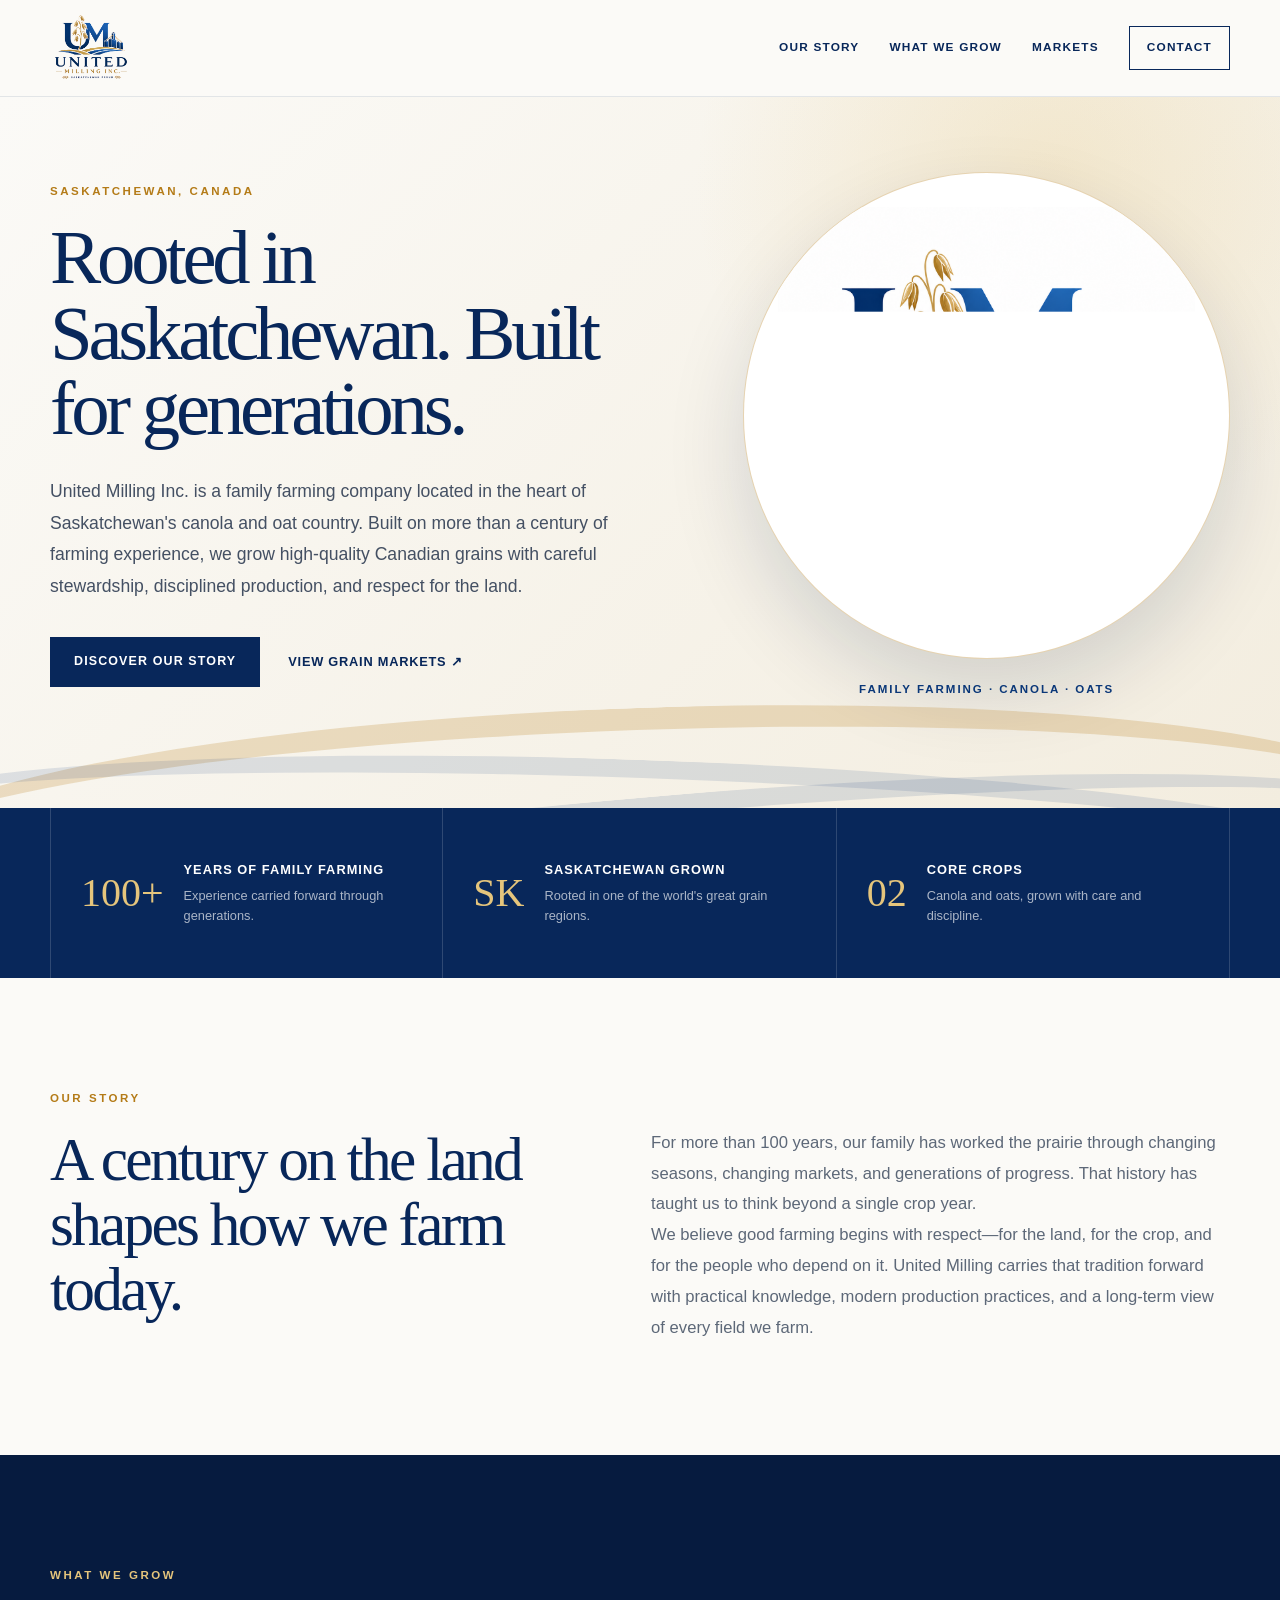
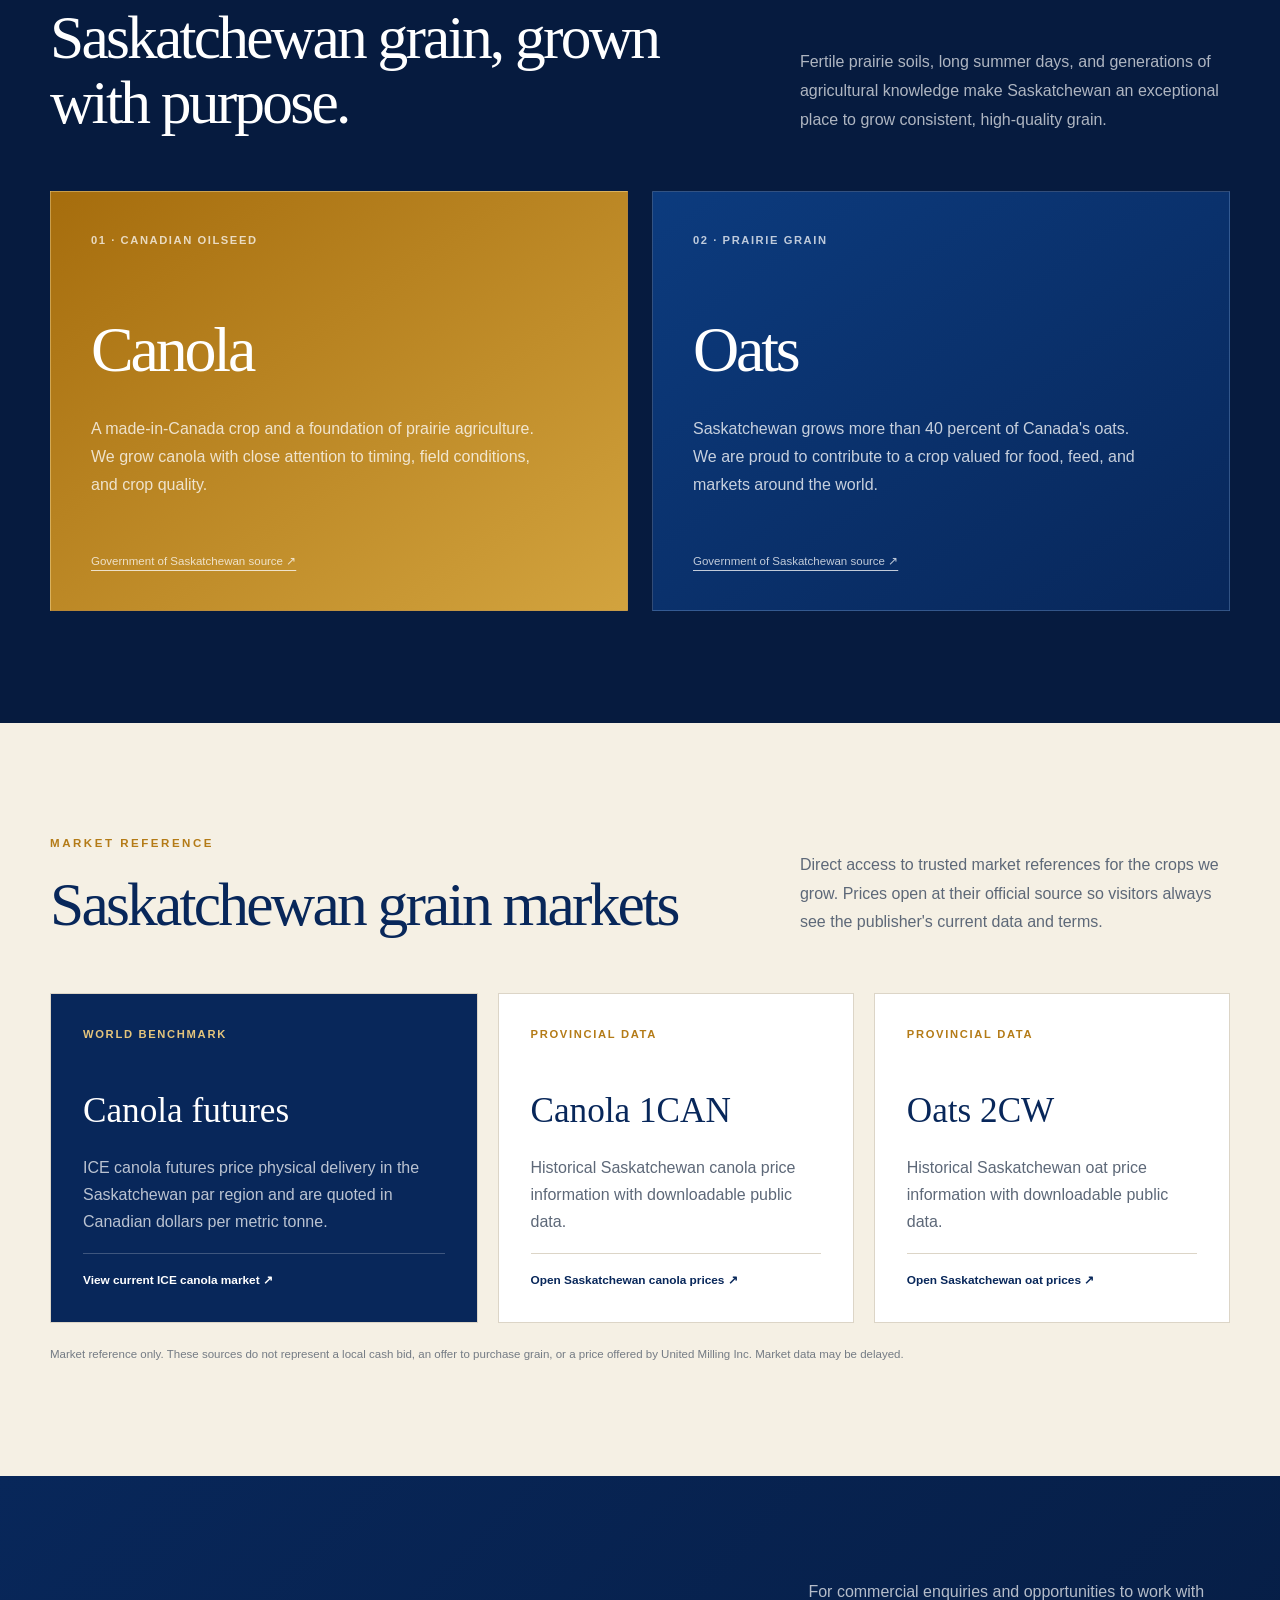
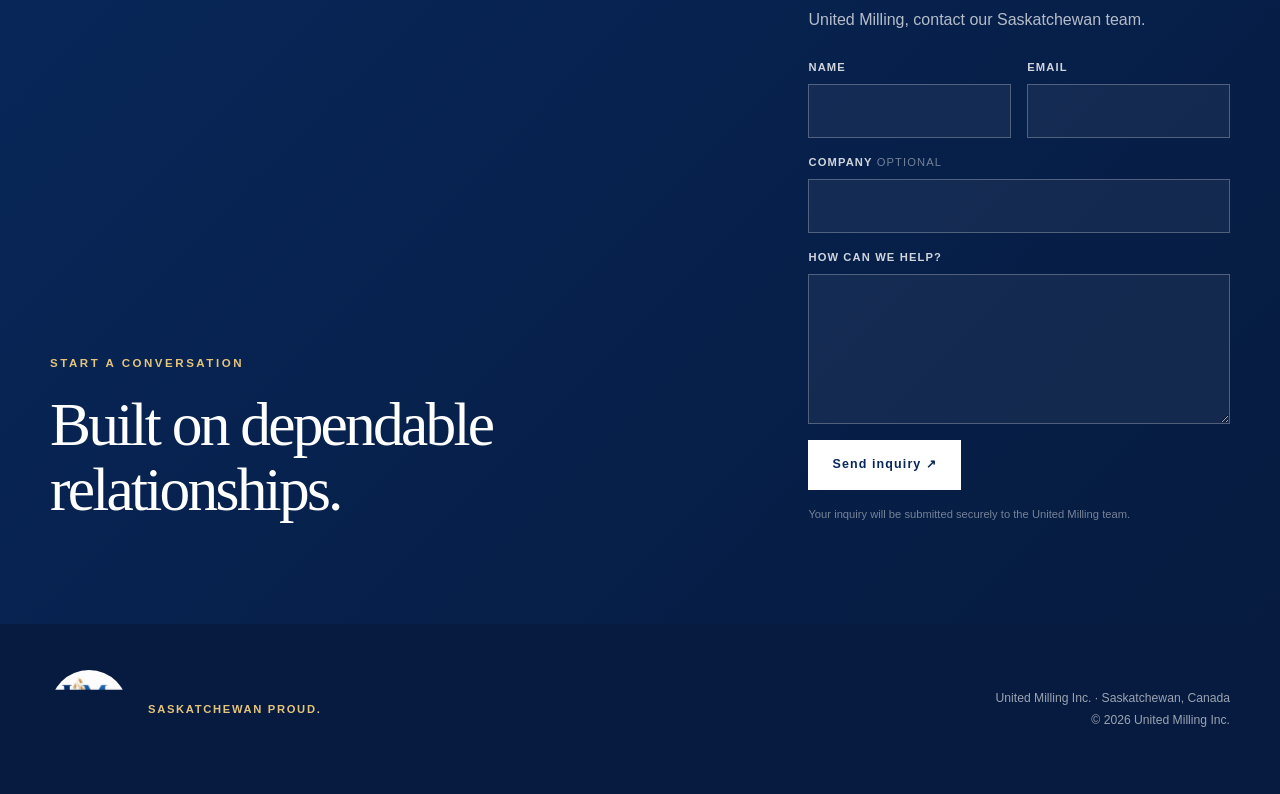
==== commit 43b920ce: "Connect inquiry form to Formspree" ====
--- a/index.html
+++ b/index.html
@@ -1 +1 @@
-<!DOCTYPE html><html lang="en"><head><meta charSet="utf-8"/><meta name="viewport" content="width=device-width, initial-scale=1"/><link rel="preload" href="/_next/static/media/797e433ab948586e-s.p.08e28id.o-okb.woff2" as="font" crossorigin="" type="font/woff2"/><link rel="preload" href="/_next/static/media/caa3a2e1cccd8315-s.p.09~u27dqhyhd6.woff2" as="font" crossorigin="" type="font/woff2"/><link rel="preload" href="/united-milling-logo-transparent.png" as="image"/><link rel="preload" href="/united-milling-logo.png" as="image"/><link rel="stylesheet" href="/_next/static/chunks/05h~wyk9og2y~.css" data-precedence="next"/><link rel="preload" as="script" fetchPriority="low" href="/_next/static/chunks/15xrurgzs99gv.js"/><script src="/_next/static/chunks/0dgq26a5_oy.a.js" async=""></script><script src="/_next/static/chunks/07lhk_q6pmm3r.js" async=""></script><script src="/_next/static/chunks/02j8d7.9f.ryz.js" async=""></script><script src="/_next/static/chunks/turbopack-16h6_ge2._zs4.js" async=""></script><script src="/_next/static/chunks/01xlw8hd842-c.js" async=""></script><script src="/_next/static/chunks/0d3shmwh5_nmn.js" async=""></script><script src="/_next/static/chunks/0ka051yepewro.js" async=""></script><meta name="next-size-adjust" content=""/><title>United Milling Inc. | Saskatchewan Canola &amp; Oats</title><meta name="description" content="A Saskatchewan family farming company growing high-quality Canadian canola and oats, built on more than a century of farming experience."/><meta name="codex-preview" content="development"/><link rel="shortcut icon" href="/united-milling-logo.png"/><link rel="icon" href="/united-milling-logo.png"/><script src="/_next/static/chunks/03~yq9q893hmn.js" noModule=""></script></head><body class="geist_a71539c9-module__T19VSG__variable geist_mono_8d43a2aa-module__8Li5zG__variable antialiased"><div hidden=""><!--$--><!--/$--></div><main><style>.inquiry-form{display:grid;gap:16px}.form-row{display:grid;grid-template-columns:1fr 1fr;gap:16px}.inquiry-form label{display:grid;gap:8px}.inquiry-form label span{color:#ffffffcf;font-size:.7rem;font-weight:800;letter-spacing:.1em;text-transform:uppercase}.inquiry-form label em{color:#ffffff70;font-style:normal;font-weight:500}.inquiry-form input,.inquiry-form textarea{width:100%;border:1px solid #ffffff42;border-radius:0;background:#ffffff0d;color:white;font:inherit;outline:none;padding:14px 15px}.inquiry-form input:focus,.inquiry-form textarea:focus{border-color:var(--pale);box-shadow:0 0 0 2px #e5c57c24}.inquiry-form textarea{resize:vertical}.inquiry-form button{justify-self:start;border:0;cursor:pointer}.inquiry-form .form-note{margin:0;color:#ffffff72;font-size:.7rem;line-height:1.5}@media(max-width:620px){.form-row{grid-template-columns:1fr}}</style><header><div class="shell header-inner"><a class="brand" aria-label="United Milling home" href="#top"><img src="/united-milling-logo-transparent.png" alt="United Milling Inc."/></a><nav aria-label="Primary navigation"><a href="#story">Our story</a><a href="#crops">What we grow</a><a href="#markets">Markets</a><a class="contact-nav" href="#contact">Contact</a></nav></div></header><section class="hero" id="top"><div class="field-lines" aria-hidden="true"></div><div class="shell hero-grid"><div><p class="eyebrow">Saskatchewan, Canada</p><h1>Rooted in Saskatchewan. Built for generations.</h1><p class="lede">United Milling Inc. is a family farming company located in the heart of Saskatchewan&#x27;s canola and oat country. Built on more than a century of farming experience, we grow high-quality Canadian grains with careful stewardship, disciplined production, and respect for the land.</p><div class="actions"><a class="button primary" href="#story">Discover our story</a><a class="text-link" href="#markets">View grain markets ↗</a></div></div><div class="hero-logo"><div class="logo-circle"><img src="/united-milling-logo.png" alt="United Milling Inc. — Saskatchewan Proud"/></div><p>Family farming · Canola · Oats</p></div></div></section><section class="fact-band" aria-label="United Milling at a glance"><div class="shell facts"><article><strong>100+</strong><div><h2>Years of family farming</h2><p>Experience carried forward through generations.</p></div></article><article><strong>SK</strong><div><h2>Saskatchewan grown</h2><p>Rooted in one of the world&#x27;s great grain regions.</p></div></article><article><strong>02</strong><div><h2>Core crops</h2><p>Canola and oats, grown with care and discipline.</p></div></article></div></section><section class="section" id="story"><div class="shell split"><div><p class="eyebrow">Our story</p><h2>A century on the land shapes how we farm today.</h2></div><div class="body-copy"><p>For more than 100 years, our family has worked the prairie through changing seasons, changing markets, and generations of progress. That history has taught us to think beyond a single crop year.</p><p>We believe good farming begins with respect—for the land, for the crop, and for the people who depend on it. United Milling carries that tradition forward with practical knowledge, modern production practices, and a long-term view of every field we farm.</p></div></div></section><section class="section crops" id="crops"><div class="shell"><div class="section-head"><div><p class="eyebrow light">What we grow</p><h2>Saskatchewan grain, grown with purpose.</h2></div><p>Fertile prairie soils, long summer days, and generations of agricultural knowledge make Saskatchewan an exceptional place to grow consistent, high-quality grain.</p></div><div class="crop-grid"><article class="crop-card canola"><span>01 · Canadian oilseed</span><div><h3>Canola</h3><p>A made-in-Canada crop and a foundation of prairie agriculture. We grow canola with close attention to timing, field conditions, and crop quality.</p></div><a target="_blank" rel="noreferrer" href="https://dashboard.saskatchewan.ca/agriculture/grain-and-specialty-crop-prices/canola">Government of Saskatchewan source ↗</a></article><article class="crop-card oats"><span>02 · Prairie grain</span><div><h3>Oats</h3><p>Saskatchewan grows more than 40 percent of Canada&#x27;s oats. We are proud to contribute to a crop valued for food, feed, and markets around the world.</p></div><a target="_blank" rel="noreferrer" href="https://dashboard.saskatchewan.ca/agriculture/grain-and-specialty-crop-prices/oats">Government of Saskatchewan source ↗</a></article></div></div></section><section class="section markets" id="markets"><div class="shell"><div class="section-head market-head"><div><p class="eyebrow">Market reference</p><h2>Saskatchewan grain markets</h2></div><p>Direct access to trusted market references for the crops we grow. Prices open at their official source so visitors always see the publisher&#x27;s current data and terms.</p></div><div class="market-grid"><article class="market-card featured"><p class="market-label">World benchmark</p><h3>Canola futures</h3><p>ICE canola futures price physical delivery in the Saskatchewan par region and are quoted in Canadian dollars per metric tonne.</p><a class="market-button" target="_blank" rel="noreferrer" href="https://www.ice.com/products/251/Canola-Futures">View current ICE canola market ↗</a></article><article class="market-card"><p class="market-label">Provincial data</p><h3>Canola 1CAN</h3><p>Historical Saskatchewan canola price information with downloadable public data.</p><a class="market-button" target="_blank" rel="noreferrer" href="https://dashboard.saskatchewan.ca/agriculture/grain-and-specialty-crop-prices/canola">Open Saskatchewan canola prices ↗</a></article><article class="market-card"><p class="market-label">Provincial data</p><h3>Oats 2CW</h3><p>Historical Saskatchewan oat price information with downloadable public data.</p><a class="market-button" target="_blank" rel="noreferrer" href="https://dashboard.saskatchewan.ca/agriculture/grain-and-specialty-crop-prices/oats">Open Saskatchewan oat prices ↗</a></article></div><p class="disclaimer">Market reference only. These sources do not represent a local cash bid, an offer to purchase grain, or a price offered by United Milling Inc. Market data may be delayed.</p></div></section><section class="contact" id="contact"><div class="shell contact-grid"><div><p class="eyebrow light">Start a conversation</p><h2>Built on dependable relationships.</h2></div><div><p>For commercial enquiries and opportunities to work with United Milling, contact our Saskatchewan team.</p><form class="inquiry-form" action="mailto:george@multigrain.com?cc=mill@multigrain.com" encType="text/plain" method="post"><div class="form-row"><label><span>Name</span><input type="text" autoComplete="name" required="" name="Name"/></label><label><span>Email</span><input type="email" autoComplete="email" required="" name="Email"/></label></div><label><span>Company <em>Optional</em></span><input type="text" autoComplete="organization" name="Company"/></label><label><span>How can we help?</span><textarea name="Inquiry" rows="5" required=""></textarea></label><button class="button light-button" type="submit">Send inquiry ↗</button><p class="form-note">This opens your email application with your inquiry ready to send.</p></form></div></div></section><footer><div class="shell footer-inner"><div class="footer-brand"><img src="/united-milling-logo.png" alt="United Milling Inc."/><span>Saskatchewan proud.</span></div><div><p>United Milling Inc. · Saskatchewan, Canada</p><p>© <!-- -->2026<!-- --> United Milling Inc.</p></div></div></footer></main><!--$--><!--/$--><script src="/_next/static/chunks/15xrurgzs99gv.js" id="_R_" async=""></script><script>(self.__next_f=self.__next_f||[]).push([0])</script><script>self.__next_f.push([1,"1:\"$Sreact.fragment\"\n2:I[39756,[\"/_next/static/chunks/01xlw8hd842-c.js\",\"/_next/static/chunks/0d3shmwh5_nmn.js\"],\"default\"]\n3:I[37457,[\"/_next/static/chunks/01xlw8hd842-c.js\",\"/_next/static/chunks/0d3shmwh5_nmn.js\"],\"default\"]\n4:I[22016,[\"/_next/static/chunks/01xlw8hd842-c.js\",\"/_next/static/chunks/0d3shmwh5_nmn.js\",\"/_next/static/chunks/0ka051yepewro.js\"],\"\"]\n10:I[68027,[\"/_next/static/chunks/01xlw8hd842-c.js\",\"/_next/static/chunks/0d3shmwh5_nmn.js\"],\"default\",1]\n:HL[\"/_next/static/chunks/05h~wyk9og2y~.css\",\"style\"]\n:HL[\"/_next/static/media/797e433ab948586e-s.p.08e28id.o-okb.woff2\",\"font\",{\"crossOrigin\":\"\",\"type\":\"font/woff2\"}]\n:HL[\"/_next/static/media/caa3a2e1cccd8315-s.p.09~u27dqhyhd6.woff2\",\"font\",{\"crossOrigin\":\"\",\"type\":\"font/woff2\"}]\n:HL[\"/united-milling-logo-transparent.png\",\"image\"]\n"])</script><script>self.__next_f.push([1,"0:{\"P\":null,\"c\":[\"\",\"\"],\"q\":\"\",\"i\":false,\"f\":[[[\"\",{\"children\":[\"__PAGE__\",{}]},\"$undefined\",\"$undefined\",16],[[\"$\",\"$1\",\"c\",{\"children\":[[[\"$\",\"link\",\"0\",{\"rel\":\"stylesheet\",\"href\":\"/_next/static/chunks/05h~wyk9og2y~.css\",\"precedence\":\"next\",\"crossOrigin\":\"$undefined\",\"nonce\":\"$undefined\"}],[\"$\",\"script\",\"script-0\",{\"src\":\"/_next/static/chunks/01xlw8hd842-c.js\",\"async\":true,\"nonce\":\"$undefined\"}],[\"$\",\"script\",\"script-1\",{\"src\":\"/_next/static/chunks/0d3shmwh5_nmn.js\",\"async\":true,\"nonce\":\"$undefined\"}]],[\"$\",\"html\",null,{\"lang\":\"en\",\"children\":[\"$\",\"body\",null,{\"className\":\"geist_a71539c9-module__T19VSG__variable geist_mono_8d43a2aa-module__8Li5zG__variable antialiased\",\"children\":[\"$\",\"$L2\",null,{\"parallelRouterKey\":\"children\",\"error\":\"$undefined\",\"errorStyles\":\"$undefined\",\"errorScripts\":\"$undefined\",\"template\":[\"$\",\"$L3\",null,{}],\"templateStyles\":\"$undefined\",\"templateScripts\":\"$undefined\",\"notFound\":[[[\"$\",\"title\",null,{\"children\":\"404: This page could not be found.\"}],[\"$\",\"div\",null,{\"style\":{\"fontFamily\":\"system-ui,\\\"Segoe UI\\\",Roboto,Helvetica,Arial,sans-serif,\\\"Apple Color Emoji\\\",\\\"Segoe UI Emoji\\\"\",\"height\":\"100vh\",\"textAlign\":\"center\",\"display\":\"flex\",\"flexDirection\":\"column\",\"alignItems\":\"center\",\"justifyContent\":\"center\"},\"children\":[\"$\",\"div\",null,{\"children\":[[\"$\",\"style\",null,{\"dangerouslySetInnerHTML\":{\"__html\":\"body{color:#000;background:#fff;margin:0}.next-error-h1{border-right:1px solid rgba(0,0,0,.3)}@media (prefers-color-scheme:dark){body{color:#fff;background:#000}.next-error-h1{border-right:1px solid rgba(255,255,255,.3)}}\"}}],[\"$\",\"h1\",null,{\"className\":\"next-error-h1\",\"style\":{\"display\":\"inline-block\",\"margin\":\"0 20px 0 0\",\"padding\":\"0 23px 0 0\",\"fontSize\":24,\"fontWeight\":500,\"verticalAlign\":\"top\",\"lineHeight\":\"49px\"},\"children\":404}],[\"$\",\"div\",null,{\"style\":{\"display\":\"inline-block\"},\"children\":[\"$\",\"h2\",null,{\"style\":{\"fontSize\":14,\"fontWeight\":400,\"lineHeight\":\"49px\",\"margin\":0},\"children\":\"This page could not be found.\"}]}]]}]}]],[]],\"forbidden\":\"$undefined\",\"unauthorized\":\"$undefined\"}]}]}]]}],{\"children\":[[\"$\",\"$1\",\"c\",{\"children\":[[\"$\",\"main\",null,{\"children\":[[\"$\",\"style\",null,{\"children\":\".inquiry-form{display:grid;gap:16px}.form-row{display:grid;grid-template-columns:1fr 1fr;gap:16px}.inquiry-form label{display:grid;gap:8px}.inquiry-form label span{color:#ffffffcf;font-size:.7rem;font-weight:800;letter-spacing:.1em;text-transform:uppercase}.inquiry-form label em{color:#ffffff70;font-style:normal;font-weight:500}.inquiry-form input,.inquiry-form textarea{width:100%;border:1px solid #ffffff42;border-radius:0;background:#ffffff0d;color:white;font:inherit;outline:none;padding:14px 15px}.inquiry-form input:focus,.inquiry-form textarea:focus{border-color:var(--pale);box-shadow:0 0 0 2px #e5c57c24}.inquiry-form textarea{resize:vertical}.inquiry-form button{justify-self:start;border:0;cursor:pointer}.inquiry-form .form-note{margin:0;color:#ffffff72;font-size:.7rem;line-height:1.5}@media(max-width:620px){.form-row{grid-template-columns:1fr}}\"}],[\"$\",\"header\",null,{\"children\":[\"$\",\"div\",null,{\"className\":\"shell header-inner\",\"children\":[[\"$\",\"$L4\",null,{\"className\":\"brand\",\"href\":\"#top\",\"aria-label\":\"United Milling home\",\"children\":[\"$\",\"img\",null,{\"src\":\"/united-milling-logo-transparent.png\",\"alt\":\"United Milling Inc.\"}]}],[\"$\",\"nav\",null,{\"aria-label\":\"Primary navigation\",\"children\":[[\"$\",\"$L4\",null,{\"href\":\"#story\",\"children\":\"Our story\"}],[\"$\",\"$L4\",null,{\"href\":\"#crops\",\"children\":\"What we grow\"}],[\"$\",\"$L4\",null,{\"href\":\"#markets\",\"children\":\"Markets\"}],[\"$\",\"$L4\",null,{\"className\":\"contact-nav\",\"href\":\"#contact\",\"children\":\"Contact\"}]]}]]}]}],[\"$\",\"section\",null,{\"className\":\"hero\",\"id\":\"top\",\"children\":[[\"$\",\"div\",null,{\"className\":\"field-lines\",\"aria-hidden\":\"true\"}],[\"$\",\"div\",null,{\"className\":\"shell hero-grid\",\"children\":[[\"$\",\"div\",null,{\"children\":[[\"$\",\"p\",null,{\"className\":\"eyebrow\",\"children\":\"Saskatchewan, Canada\"}],[\"$\",\"h1\",null,{\"children\":\"Rooted in Saskatchewan. Built for generations.\"}],[\"$\",\"p\",null,{\"className\":\"lede\",\"children\":\"United Milling Inc. is a family farming company located in the heart of Saskatchewan's canola and oat country. Built on more than a century of farming experience, we grow high-quality Canadian grains with careful stewardship, disciplined production, and respect for the land.\"}],\"$L5\"]}],\"$L6\"]}]]}],\"$L7\",\"$L8\",\"$L9\",\"$La\",\"$Lb\",\"$Lc\"]}],[\"$Ld\"],\"$Le\"]}],{},null,false,null]},null,false,null],\"$Lf\",false]],\"m\":\"$undefined\",\"G\":[\"$10\",[\"$L11\"]],\"S\":true,\"h\":null,\"s\":\"$undefined\",\"l\":\"$undefined\",\"p\":\"$undefined\",\"d\":\"$undefined\",\"b\":\"44GTTF0wVHUP1Y4EK3LoP\"}\n"])</script><script>self.__next_f.push([1,"12:I[97367,[\"/_next/static/chunks/01xlw8hd842-c.js\",\"/_next/static/chunks/0d3shmwh5_nmn.js\"],\"OutletBoundary\"]\n13:\"$Sreact.suspense\"\n15:I[97367,[\"/_next/static/chunks/01xlw8hd842-c.js\",\"/_next/static/chunks/0d3shmwh5_nmn.js\"],\"ViewportBoundary\"]\n17:I[97367,[\"/_next/static/chunks/01xlw8hd842-c.js\",\"/_next/static/chunks/0d3shmwh5_nmn.js\"],\"MetadataBoundary\"]\n:HL[\"/united-milling-logo.png\",\"image\"]\n5:[\"$\",\"div\",null,{\"className\":\"actions\",\"children\":[[\"$\",\"$L4\",null,{\"className\":\"button primary\",\"href\":\"#story\",\"children\":\"Discover our story\"}],[\"$\",\"$L4\",null,{\"className\":\"text-link\",\"href\":\"#markets\",\"children\":\"View grain markets ↗\"}]]}]\n6:[\"$\",\"div\",null,{\"className\":\"hero-logo\",\"children\":[[\"$\",\"div\",null,{\"className\":\"logo-circle\",\"children\":[\"$\",\"img\",null,{\"src\":\"/united-milling-logo.png\",\"alt\":\"United Milling Inc. — Saskatchewan Proud\"}]}],[\"$\",\"p\",null,{\"children\":\"Family farming · Canola · Oats\"}]]}]\n7:[\"$\",\"section\",null,{\"className\":\"fact-band\",\"aria-label\":\"United Milling at a glance\",\"children\":[\"$\",\"div\",null,{\"className\":\"shell facts\",\"children\":[[\"$\",\"article\",null,{\"children\":[[\"$\",\"strong\",null,{\"children\":\"100+\"}],[\"$\",\"div\",null,{\"children\":[[\"$\",\"h2\",null,{\"children\":\"Years of family farming\"}],[\"$\",\"p\",null,{\"children\":\"Experience carried forward through generations.\"}]]}]]}],[\"$\",\"article\",null,{\"children\":[[\"$\",\"strong\",null,{\"children\":\"SK\"}],[\"$\",\"div\",null,{\"children\":[[\"$\",\"h2\",null,{\"children\":\"Saskatchewan grown\"}],[\"$\",\"p\",null,{\"children\":\"Rooted in one of the world's great grain regions.\"}]]}]]}],[\"$\",\"article\",null,{\"children\":[[\"$\",\"strong\",null,{\"children\":\"02\"}],[\"$\",\"div\",null,{\"children\":[[\"$\",\"h2\",null,{\"children\":\"Core crops\"}],[\"$\",\"p\",null,{\"children\":\"Canola and oats, grown with care and discipline.\"}]]}]]}]]}]}]\n8:[\"$\",\"section\",null,{\"className\":\"section\",\"id\":\"story\",\"children\":[\"$\",\"div\",null,{\"className\":\"shell split\",\"children\":[[\"$\",\"div\",null,{\"children\":[[\"$\",\"p\",null,{\"className\":\"eyebrow\",\"children\":\"Our story\"}],[\"$\",\"h2\",null,{\"children\":\"A century on the land shapes how we farm today.\"}]]}],[\"$\",\"div\",null,{\"className\":\"body-copy\",\"children\":[[\"$\",\"p\",null,{\"children\":\"For more than 100 years, our family has worked the prairie through changing seasons, changing markets, and generations of progress. That history has taught us to think beyond a single crop year.\"}],[\"$\",\"p\",null,{\"children\":\"We believe good farming begins with respect—for the land, for the crop, and for the people who depend on it. United Milling carries that tradition forward with practical knowledge, modern production practices, and a long-term view of every field we farm.\"}]]}]]}]}]\n"])</script><script>self.__next_f.push([1,"9:[\"$\",\"section\",null,{\"className\":\"section crops\",\"id\":\"crops\",\"children\":[\"$\",\"div\",null,{\"className\":\"shell\",\"children\":[[\"$\",\"div\",null,{\"className\":\"section-head\",\"children\":[[\"$\",\"div\",null,{\"children\":[[\"$\",\"p\",null,{\"className\":\"eyebrow light\",\"children\":\"What we grow\"}],[\"$\",\"h2\",null,{\"children\":\"Saskatchewan grain, grown with purpose.\"}]]}],[\"$\",\"p\",null,{\"children\":\"Fertile prairie soils, long summer days, and generations of agricultural knowledge make Saskatchewan an exceptional place to grow consistent, high-quality grain.\"}]]}],[\"$\",\"div\",null,{\"className\":\"crop-grid\",\"children\":[[\"$\",\"article\",null,{\"className\":\"crop-card canola\",\"children\":[[\"$\",\"span\",null,{\"children\":\"01 · Canadian oilseed\"}],[\"$\",\"div\",null,{\"children\":[[\"$\",\"h3\",null,{\"children\":\"Canola\"}],[\"$\",\"p\",null,{\"children\":\"A made-in-Canada crop and a foundation of prairie agriculture. We grow canola with close attention to timing, field conditions, and crop quality.\"}]]}],[\"$\",\"$L4\",null,{\"href\":\"https://dashboard.saskatchewan.ca/agriculture/grain-and-specialty-crop-prices/canola\",\"target\":\"_blank\",\"rel\":\"noreferrer\",\"children\":\"Government of Saskatchewan source ↗\"}]]}],[\"$\",\"article\",null,{\"className\":\"crop-card oats\",\"children\":[[\"$\",\"span\",null,{\"children\":\"02 · Prairie grain\"}],[\"$\",\"div\",null,{\"children\":[[\"$\",\"h3\",null,{\"children\":\"Oats\"}],[\"$\",\"p\",null,{\"children\":\"Saskatchewan grows more than 40 percent of Canada's oats. We are proud to contribute to a crop valued for food, feed, and markets around the world.\"}]]}],[\"$\",\"$L4\",null,{\"href\":\"https://dashboard.saskatchewan.ca/agriculture/grain-and-specialty-crop-prices/oats\",\"target\":\"_blank\",\"rel\":\"noreferrer\",\"children\":\"Government of Saskatchewan source ↗\"}]]}]]}]]}]}]\n"])</script><script>self.__next_f.push([1,"a:[\"$\",\"section\",null,{\"className\":\"section markets\",\"id\":\"markets\",\"children\":[\"$\",\"div\",null,{\"className\":\"shell\",\"children\":[[\"$\",\"div\",null,{\"className\":\"section-head market-head\",\"children\":[[\"$\",\"div\",null,{\"children\":[[\"$\",\"p\",null,{\"className\":\"eyebrow\",\"children\":\"Market reference\"}],[\"$\",\"h2\",null,{\"children\":\"Saskatchewan grain markets\"}]]}],[\"$\",\"p\",null,{\"children\":\"Direct access to trusted market references for the crops we grow. Prices open at their official source so visitors always see the publisher's current data and terms.\"}]]}],[\"$\",\"div\",null,{\"className\":\"market-grid\",\"children\":[[\"$\",\"article\",null,{\"className\":\"market-card featured\",\"children\":[[\"$\",\"p\",null,{\"className\":\"market-label\",\"children\":\"World benchmark\"}],[\"$\",\"h3\",null,{\"children\":\"Canola futures\"}],[\"$\",\"p\",null,{\"children\":\"ICE canola futures price physical delivery in the Saskatchewan par region and are quoted in Canadian dollars per metric tonne.\"}],[\"$\",\"$L4\",null,{\"className\":\"market-button\",\"href\":\"https://www.ice.com/products/251/Canola-Futures\",\"target\":\"_blank\",\"rel\":\"noreferrer\",\"children\":\"View current ICE canola market ↗\"}]]}],[\"$\",\"article\",null,{\"className\":\"market-card\",\"children\":[[\"$\",\"p\",null,{\"className\":\"market-label\",\"children\":\"Provincial data\"}],[\"$\",\"h3\",null,{\"children\":\"Canola 1CAN\"}],[\"$\",\"p\",null,{\"children\":\"Historical Saskatchewan canola price information with downloadable public data.\"}],[\"$\",\"$L4\",null,{\"className\":\"market-button\",\"href\":\"https://dashboard.saskatchewan.ca/agriculture/grain-and-specialty-crop-prices/canola\",\"target\":\"_blank\",\"rel\":\"noreferrer\",\"children\":\"Open Saskatchewan canola prices ↗\"}]]}],[\"$\",\"article\",null,{\"className\":\"market-card\",\"children\":[[\"$\",\"p\",null,{\"className\":\"market-label\",\"children\":\"Provincial data\"}],[\"$\",\"h3\",null,{\"children\":\"Oats 2CW\"}],[\"$\",\"p\",null,{\"children\":\"Historical Saskatchewan oat price information with downloadable public data.\"}],[\"$\",\"$L4\",null,{\"className\":\"market-button\",\"href\":\"https://dashboard.saskatchewan.ca/agriculture/grain-and-specialty-crop-prices/oats\",\"target\":\"_blank\",\"rel\":\"noreferrer\",\"children\":\"Open Saskatchewan oat prices ↗\"}]]}]]}],[\"$\",\"p\",null,{\"className\":\"disclaimer\",\"children\":\"Market reference only. These sources do not represent a local cash bid, an offer to purchase grain, or a price offered by United Milling Inc. Market data may be delayed.\"}]]}]}]\n"])</script><script>self.__next_f.push([1,"b:[\"$\",\"section\",null,{\"className\":\"contact\",\"id\":\"contact\",\"children\":[\"$\",\"div\",null,{\"className\":\"shell contact-grid\",\"children\":[[\"$\",\"div\",null,{\"children\":[[\"$\",\"p\",null,{\"className\":\"eyebrow light\",\"children\":\"Start a conversation\"}],[\"$\",\"h2\",null,{\"children\":\"Built on dependable relationships.\"}]]}],[\"$\",\"div\",null,{\"children\":[[\"$\",\"p\",null,{\"children\":\"For commercial enquiries and opportunities to work with United Milling, contact our Saskatchewan team.\"}],[\"$\",\"form\",null,{\"className\":\"inquiry-form\",\"action\":\"mailto:george@multigrain.com?cc=mill@multigrain.com\",\"method\":\"post\",\"encType\":\"text/plain\",\"children\":[[\"$\",\"div\",null,{\"className\":\"form-row\",\"children\":[[\"$\",\"label\",null,{\"children\":[[\"$\",\"span\",null,{\"children\":\"Name\"}],[\"$\",\"input\",null,{\"type\":\"text\",\"name\":\"Name\",\"autoComplete\":\"name\",\"required\":true}]]}],[\"$\",\"label\",null,{\"children\":[[\"$\",\"span\",null,{\"children\":\"Email\"}],[\"$\",\"input\",null,{\"type\":\"email\",\"name\":\"Email\",\"autoComplete\":\"email\",\"required\":true}]]}]]}],[\"$\",\"label\",null,{\"children\":[[\"$\",\"span\",null,{\"children\":[\"Company \",[\"$\",\"em\",null,{\"children\":\"Optional\"}]]}],[\"$\",\"input\",null,{\"type\":\"text\",\"name\":\"Company\",\"autoComplete\":\"organization\"}]]}],[\"$\",\"label\",null,{\"children\":[[\"$\",\"span\",null,{\"children\":\"How can we help?\"}],[\"$\",\"textarea\",null,{\"name\":\"Inquiry\",\"rows\":5,\"required\":true}]]}],[\"$\",\"button\",null,{\"className\":\"button light-button\",\"type\":\"submit\",\"children\":\"Send inquiry ↗\"}],[\"$\",\"p\",null,{\"className\":\"form-note\",\"children\":\"This opens your email application with your inquiry ready to send.\"}]]}]]}]]}]}]\n"])</script><script>self.__next_f.push([1,"c:[\"$\",\"footer\",null,{\"children\":[\"$\",\"div\",null,{\"className\":\"shell footer-inner\",\"children\":[[\"$\",\"div\",null,{\"className\":\"footer-brand\",\"children\":[[\"$\",\"img\",null,{\"src\":\"/united-milling-logo.png\",\"alt\":\"United Milling Inc.\"}],[\"$\",\"span\",null,{\"children\":\"Saskatchewan proud.\"}]]}],[\"$\",\"div\",null,{\"children\":[[\"$\",\"p\",null,{\"children\":\"United Milling Inc. · Saskatchewan, Canada\"}],[\"$\",\"p\",null,{\"children\":[\"© \",2026,\" United Milling Inc.\"]}]]}]]}]}]\nd:[\"$\",\"script\",\"script-0\",{\"src\":\"/_next/static/chunks/0ka051yepewro.js\",\"async\":true,\"nonce\":\"$undefined\"}]\ne:[\"$\",\"$L12\",null,{\"children\":[\"$\",\"$13\",null,{\"name\":\"Next.MetadataOutlet\",\"children\":\"$@14\"}]}]\nf:[\"$\",\"$1\",\"h\",{\"children\":[null,[\"$\",\"$L15\",null,{\"children\":\"$L16\"}],[\"$\",\"div\",null,{\"hidden\":true,\"children\":[\"$\",\"$L17\",null,{\"children\":[\"$\",\"$13\",null,{\"name\":\"Next.Metadata\",\"children\":\"$L18\"}]}]}],[\"$\",\"meta\",null,{\"name\":\"next-size-adjust\",\"content\":\"\"}]]}]\n11:[\"$\",\"link\",\"0\",{\"rel\":\"stylesheet\",\"href\":\"/_next/static/chunks/05h~wyk9og2y~.css\",\"precedence\":\"next\",\"crossOrigin\":\"$undefined\",\"nonce\":\"$undefined\"}]\n"])</script><script>self.__next_f.push([1,"16:[[\"$\",\"meta\",\"0\",{\"charSet\":\"utf-8\"}],[\"$\",\"meta\",\"1\",{\"name\":\"viewport\",\"content\":\"width=device-width, initial-scale=1\"}]]\n"])</script><script>self.__next_f.push([1,"19:I[27201,[\"/_next/static/chunks/01xlw8hd842-c.js\",\"/_next/static/chunks/0d3shmwh5_nmn.js\"],\"IconMark\"]\n14:null\n18:[[\"$\",\"title\",\"0\",{\"children\":\"United Milling Inc. | Saskatchewan Canola \u0026 Oats\"}],[\"$\",\"meta\",\"1\",{\"name\":\"description\",\"content\":\"A Saskatchewan family farming company growing high-quality Canadian canola and oats, built on more than a century of farming experience.\"}],[\"$\",\"meta\",\"2\",{\"name\":\"codex-preview\",\"content\":\"development\"}],[\"$\",\"link\",\"3\",{\"rel\":\"shortcut icon\",\"href\":\"/united-milling-logo.png\"}],[\"$\",\"link\",\"4\",{\"rel\":\"icon\",\"href\":\"/united-milling-logo.png\"}],[\"$\",\"$L19\",\"5\",{}]]\n"])</script></body></html>+<!DOCTYPE html><html lang="en"><head><meta charSet="utf-8"/><meta name="viewport" content="width=device-width, initial-scale=1"/><link rel="preload" href="/_next/static/media/797e433ab948586e-s.p.08e28id.o-okb.woff2" as="font" crossorigin="" type="font/woff2"/><link rel="preload" href="/_next/static/media/caa3a2e1cccd8315-s.p.09~u27dqhyhd6.woff2" as="font" crossorigin="" type="font/woff2"/><link rel="preload" href="/united-milling-logo-transparent.png" as="image"/><link rel="preload" href="/united-milling-logo.png" as="image"/><link rel="stylesheet" href="/_next/static/chunks/05h~wyk9og2y~.css" data-precedence="next"/><link rel="preload" as="script" fetchPriority="low" href="/_next/static/chunks/15xrurgzs99gv.js"/><script src="/_next/static/chunks/0dgq26a5_oy.a.js" async=""></script><script src="/_next/static/chunks/07lhk_q6pmm3r.js" async=""></script><script src="/_next/static/chunks/02j8d7.9f.ryz.js" async=""></script><script src="/_next/static/chunks/turbopack-16h6_ge2._zs4.js" async=""></script><script src="/_next/static/chunks/01xlw8hd842-c.js" async=""></script><script src="/_next/static/chunks/0d3shmwh5_nmn.js" async=""></script><script src="/_next/static/chunks/0ka051yepewro.js" async=""></script><meta name="next-size-adjust" content=""/><title>United Milling Inc. | Saskatchewan Canola &amp; Oats</title><meta name="description" content="A Saskatchewan family farming company growing high-quality Canadian canola and oats, built on more than a century of farming experience."/><meta name="codex-preview" content="development"/><link rel="shortcut icon" href="/united-milling-logo.png"/><link rel="icon" href="/united-milling-logo.png"/><script src="/_next/static/chunks/03~yq9q893hmn.js" noModule=""></script></head><body class="geist_a71539c9-module__T19VSG__variable geist_mono_8d43a2aa-module__8Li5zG__variable antialiased"><div hidden=""><!--$--><!--/$--></div><main><style>.inquiry-form{display:grid;gap:16px}.form-row{display:grid;grid-template-columns:1fr 1fr;gap:16px}.inquiry-form label{display:grid;gap:8px}.inquiry-form label span{color:#ffffffcf;font-size:.7rem;font-weight:800;letter-spacing:.1em;text-transform:uppercase}.inquiry-form label em{color:#ffffff70;font-style:normal;font-weight:500}.inquiry-form input,.inquiry-form textarea{width:100%;border:1px solid #ffffff42;border-radius:0;background:#ffffff0d;color:white;font:inherit;outline:none;padding:14px 15px}.inquiry-form input:focus,.inquiry-form textarea:focus{border-color:var(--pale);box-shadow:0 0 0 2px #e5c57c24}.inquiry-form textarea{resize:vertical}.inquiry-form button{justify-self:start;border:0;cursor:pointer}.inquiry-form .form-note{margin:0;color:#ffffff72;font-size:.7rem;line-height:1.5}@media(max-width:620px){.form-row{grid-template-columns:1fr}}</style><header><div class="shell header-inner"><a class="brand" aria-label="United Milling home" href="#top"><img src="/united-milling-logo-transparent.png" alt="United Milling Inc."/></a><nav aria-label="Primary navigation"><a href="#story">Our story</a><a href="#crops">What we grow</a><a href="#markets">Markets</a><a class="contact-nav" href="#contact">Contact</a></nav></div></header><section class="hero" id="top"><div class="field-lines" aria-hidden="true"></div><div class="shell hero-grid"><div><p class="eyebrow">Saskatchewan, Canada</p><h1>Rooted in Saskatchewan. Built for generations.</h1><p class="lede">United Milling Inc. is a family farming company located in the heart of Saskatchewan&#x27;s canola and oat country. Built on more than a century of farming experience, we grow high-quality Canadian grains with careful stewardship, disciplined production, and respect for the land.</p><div class="actions"><a class="button primary" href="#story">Discover our story</a><a class="text-link" href="#markets">View grain markets ↗</a></div></div><div class="hero-logo"><div class="logo-circle"><img src="/united-milling-logo.png" alt="United Milling Inc. — Saskatchewan Proud"/></div><p>Family farming · Canola · Oats</p></div></div></section><section class="fact-band" aria-label="United Milling at a glance"><div class="shell facts"><article><strong>100+</strong><div><h2>Years of family farming</h2><p>Experience carried forward through generations.</p></div></article><article><strong>SK</strong><div><h2>Saskatchewan grown</h2><p>Rooted in one of the world&#x27;s great grain regions.</p></div></article><article><strong>02</strong><div><h2>Core crops</h2><p>Canola and oats, grown with care and discipline.</p></div></article></div></section><section class="section" id="story"><div class="shell split"><div><p class="eyebrow">Our story</p><h2>A century on the land shapes how we farm today.</h2></div><div class="body-copy"><p>For more than 100 years, our family has worked the prairie through changing seasons, changing markets, and generations of progress. That history has taught us to think beyond a single crop year.</p><p>We believe good farming begins with respect—for the land, for the crop, and for the people who depend on it. United Milling carries that tradition forward with practical knowledge, modern production practices, and a long-term view of every field we farm.</p></div></div></section><section class="section crops" id="crops"><div class="shell"><div class="section-head"><div><p class="eyebrow light">What we grow</p><h2>Saskatchewan grain, grown with purpose.</h2></div><p>Fertile prairie soils, long summer days, and generations of agricultural knowledge make Saskatchewan an exceptional place to grow consistent, high-quality grain.</p></div><div class="crop-grid"><article class="crop-card canola"><span>01 · Canadian oilseed</span><div><h3>Canola</h3><p>A made-in-Canada crop and a foundation of prairie agriculture. We grow canola with close attention to timing, field conditions, and crop quality.</p></div><a target="_blank" rel="noreferrer" href="https://dashboard.saskatchewan.ca/agriculture/grain-and-specialty-crop-prices/canola">Government of Saskatchewan source ↗</a></article><article class="crop-card oats"><span>02 · Prairie grain</span><div><h3>Oats</h3><p>Saskatchewan grows more than 40 percent of Canada&#x27;s oats. We are proud to contribute to a crop valued for food, feed, and markets around the world.</p></div><a target="_blank" rel="noreferrer" href="https://dashboard.saskatchewan.ca/agriculture/grain-and-specialty-crop-prices/oats">Government of Saskatchewan source ↗</a></article></div></div></section><section class="section markets" id="markets"><div class="shell"><div class="section-head market-head"><div><p class="eyebrow">Market reference</p><h2>Saskatchewan grain markets</h2></div><p>Direct access to trusted market references for the crops we grow. Prices open at their official source so visitors always see the publisher&#x27;s current data and terms.</p></div><div class="market-grid"><article class="market-card featured"><p class="market-label">World benchmark</p><h3>Canola futures</h3><p>ICE canola futures price physical delivery in the Saskatchewan par region and are quoted in Canadian dollars per metric tonne.</p><a class="market-button" target="_blank" rel="noreferrer" href="https://www.ice.com/products/251/Canola-Futures">View current ICE canola market ↗</a></article><article class="market-card"><p class="market-label">Provincial data</p><h3>Canola 1CAN</h3><p>Historical Saskatchewan canola price information with downloadable public data.</p><a class="market-button" target="_blank" rel="noreferrer" href="https://dashboard.saskatchewan.ca/agriculture/grain-and-specialty-crop-prices/canola">Open Saskatchewan canola prices ↗</a></article><article class="market-card"><p class="market-label">Provincial data</p><h3>Oats 2CW</h3><p>Historical Saskatchewan oat price information with downloadable public data.</p><a class="market-button" target="_blank" rel="noreferrer" href="https://dashboard.saskatchewan.ca/agriculture/grain-and-specialty-crop-prices/oats">Open Saskatchewan oat prices ↗</a></article></div><p class="disclaimer">Market reference only. These sources do not represent a local cash bid, an offer to purchase grain, or a price offered by United Milling Inc. Market data may be delayed.</p></div></section><section class="contact" id="contact"><div class="shell contact-grid"><div><p class="eyebrow light">Start a conversation</p><h2>Built on dependable relationships.</h2></div><div><p>For commercial enquiries and opportunities to work with United Milling, contact our Saskatchewan team.</p><form class="inquiry-form" action="https://formspree.io/f/xlgqjyov" encType="multipart/form-data" method="post"><div class="form-row"><label><span>Name</span><input type="text" autoComplete="name" required="" name="Name"/></label><label><span>Email</span><input type="email" autoComplete="email" required="" name="Email"/></label></div><label><span>Company <em>Optional</em></span><input type="text" autoComplete="organization" name="Company"/></label><label><span>How can we help?</span><textarea name="Inquiry" rows="5" required=""></textarea></label><button class="button light-button" type="submit">Send inquiry ↗</button><p class="form-note">Your inquiry will be submitted securely to the United Milling team.</p></form></div></div></section><footer><div class="shell footer-inner"><div class="footer-brand"><img src="/united-milling-logo.png" alt="United Milling Inc."/><span>Saskatchewan proud.</span></div><div><p>United Milling Inc. · Saskatchewan, Canada</p><p>© <!-- -->2026<!-- --> United Milling Inc.</p></div></div></footer></main><!--$--><!--/$--><script src="/_next/static/chunks/15xrurgzs99gv.js" id="_R_" async=""></script><script>(self.__next_f=self.__next_f||[]).push([0])</script><script>self.__next_f.push([1,"1:\"$Sreact.fragment\"\n2:I[39756,[\"/_next/static/chunks/01xlw8hd842-c.js\",\"/_next/static/chunks/0d3shmwh5_nmn.js\"],\"default\"]\n3:I[37457,[\"/_next/static/chunks/01xlw8hd842-c.js\",\"/_next/static/chunks/0d3shmwh5_nmn.js\"],\"default\"]\n4:I[22016,[\"/_next/static/chunks/01xlw8hd842-c.js\",\"/_next/static/chunks/0d3shmwh5_nmn.js\",\"/_next/static/chunks/0ka051yepewro.js\"],\"\"]\n10:I[68027,[\"/_next/static/chunks/01xlw8hd842-c.js\",\"/_next/static/chunks/0d3shmwh5_nmn.js\"],\"default\",1]\n:HL[\"/_next/static/chunks/05h~wyk9og2y~.css\",\"style\"]\n:HL[\"/_next/static/media/797e433ab948586e-s.p.08e28id.o-okb.woff2\",\"font\",{\"crossOrigin\":\"\",\"type\":\"font/woff2\"}]\n:HL[\"/_next/static/media/caa3a2e1cccd8315-s.p.09~u27dqhyhd6.woff2\",\"font\",{\"crossOrigin\":\"\",\"type\":\"font/woff2\"}]\n:HL[\"/united-milling-logo-transparent.png\",\"image\"]\n"])</script><script>self.__next_f.push([1,"0:{\"P\":null,\"c\":[\"\",\"\"],\"q\":\"\",\"i\":false,\"f\":[[[\"\",{\"children\":[\"__PAGE__\",{}]},\"$undefined\",\"$undefined\",16],[[\"$\",\"$1\",\"c\",{\"children\":[[[\"$\",\"link\",\"0\",{\"rel\":\"stylesheet\",\"href\":\"/_next/static/chunks/05h~wyk9og2y~.css\",\"precedence\":\"next\",\"crossOrigin\":\"$undefined\",\"nonce\":\"$undefined\"}],[\"$\",\"script\",\"script-0\",{\"src\":\"/_next/static/chunks/01xlw8hd842-c.js\",\"async\":true,\"nonce\":\"$undefined\"}],[\"$\",\"script\",\"script-1\",{\"src\":\"/_next/static/chunks/0d3shmwh5_nmn.js\",\"async\":true,\"nonce\":\"$undefined\"}]],[\"$\",\"html\",null,{\"lang\":\"en\",\"children\":[\"$\",\"body\",null,{\"className\":\"geist_a71539c9-module__T19VSG__variable geist_mono_8d43a2aa-module__8Li5zG__variable antialiased\",\"children\":[\"$\",\"$L2\",null,{\"parallelRouterKey\":\"children\",\"error\":\"$undefined\",\"errorStyles\":\"$undefined\",\"errorScripts\":\"$undefined\",\"template\":[\"$\",\"$L3\",null,{}],\"templateStyles\":\"$undefined\",\"templateScripts\":\"$undefined\",\"notFound\":[[[\"$\",\"title\",null,{\"children\":\"404: This page could not be found.\"}],[\"$\",\"div\",null,{\"style\":{\"fontFamily\":\"system-ui,\\\"Segoe UI\\\",Roboto,Helvetica,Arial,sans-serif,\\\"Apple Color Emoji\\\",\\\"Segoe UI Emoji\\\"\",\"height\":\"100vh\",\"textAlign\":\"center\",\"display\":\"flex\",\"flexDirection\":\"column\",\"alignItems\":\"center\",\"justifyContent\":\"center\"},\"children\":[\"$\",\"div\",null,{\"children\":[[\"$\",\"style\",null,{\"dangerouslySetInnerHTML\":{\"__html\":\"body{color:#000;background:#fff;margin:0}.next-error-h1{border-right:1px solid rgba(0,0,0,.3)}@media (prefers-color-scheme:dark){body{color:#fff;background:#000}.next-error-h1{border-right:1px solid rgba(255,255,255,.3)}}\"}}],[\"$\",\"h1\",null,{\"className\":\"next-error-h1\",\"style\":{\"display\":\"inline-block\",\"margin\":\"0 20px 0 0\",\"padding\":\"0 23px 0 0\",\"fontSize\":24,\"fontWeight\":500,\"verticalAlign\":\"top\",\"lineHeight\":\"49px\"},\"children\":404}],[\"$\",\"div\",null,{\"style\":{\"display\":\"inline-block\"},\"children\":[\"$\",\"h2\",null,{\"style\":{\"fontSize\":14,\"fontWeight\":400,\"lineHeight\":\"49px\",\"margin\":0},\"children\":\"This page could not be found.\"}]}]]}]}]],[]],\"forbidden\":\"$undefined\",\"unauthorized\":\"$undefined\"}]}]}]]}],{\"children\":[[\"$\",\"$1\",\"c\",{\"children\":[[\"$\",\"main\",null,{\"children\":[[\"$\",\"style\",null,{\"children\":\".inquiry-form{display:grid;gap:16px}.form-row{display:grid;grid-template-columns:1fr 1fr;gap:16px}.inquiry-form label{display:grid;gap:8px}.inquiry-form label span{color:#ffffffcf;font-size:.7rem;font-weight:800;letter-spacing:.1em;text-transform:uppercase}.inquiry-form label em{color:#ffffff70;font-style:normal;font-weight:500}.inquiry-form input,.inquiry-form textarea{width:100%;border:1px solid #ffffff42;border-radius:0;background:#ffffff0d;color:white;font:inherit;outline:none;padding:14px 15px}.inquiry-form input:focus,.inquiry-form textarea:focus{border-color:var(--pale);box-shadow:0 0 0 2px #e5c57c24}.inquiry-form textarea{resize:vertical}.inquiry-form button{justify-self:start;border:0;cursor:pointer}.inquiry-form .form-note{margin:0;color:#ffffff72;font-size:.7rem;line-height:1.5}@media(max-width:620px){.form-row{grid-template-columns:1fr}}\"}],[\"$\",\"header\",null,{\"children\":[\"$\",\"div\",null,{\"className\":\"shell header-inner\",\"children\":[[\"$\",\"$L4\",null,{\"className\":\"brand\",\"href\":\"#top\",\"aria-label\":\"United Milling home\",\"children\":[\"$\",\"img\",null,{\"src\":\"/united-milling-logo-transparent.png\",\"alt\":\"United Milling Inc.\"}]}],[\"$\",\"nav\",null,{\"aria-label\":\"Primary navigation\",\"children\":[[\"$\",\"$L4\",null,{\"href\":\"#story\",\"children\":\"Our story\"}],[\"$\",\"$L4\",null,{\"href\":\"#crops\",\"children\":\"What we grow\"}],[\"$\",\"$L4\",null,{\"href\":\"#markets\",\"children\":\"Markets\"}],[\"$\",\"$L4\",null,{\"className\":\"contact-nav\",\"href\":\"#contact\",\"children\":\"Contact\"}]]}]]}]}],[\"$\",\"section\",null,{\"className\":\"hero\",\"id\":\"top\",\"children\":[[\"$\",\"div\",null,{\"className\":\"field-lines\",\"aria-hidden\":\"true\"}],[\"$\",\"div\",null,{\"className\":\"shell hero-grid\",\"children\":[[\"$\",\"div\",null,{\"children\":[[\"$\",\"p\",null,{\"className\":\"eyebrow\",\"children\":\"Saskatchewan, Canada\"}],[\"$\",\"h1\",null,{\"children\":\"Rooted in Saskatchewan. Built for generations.\"}],[\"$\",\"p\",null,{\"className\":\"lede\",\"children\":\"United Milling Inc. is a family farming company located in the heart of Saskatchewan's canola and oat country. Built on more than a century of farming experience, we grow high-quality Canadian grains with careful stewardship, disciplined production, and respect for the land.\"}],\"$L5\"]}],\"$L6\"]}]]}],\"$L7\",\"$L8\",\"$L9\",\"$La\",\"$Lb\",\"$Lc\"]}],[\"$Ld\"],\"$Le\"]}],{},null,false,null]},null,false,null],\"$Lf\",false]],\"m\":\"$undefined\",\"G\":[\"$10\",[\"$L11\"]],\"S\":true,\"h\":null,\"s\":\"$undefined\",\"l\":\"$undefined\",\"p\":\"$undefined\",\"d\":\"$undefined\",\"b\":\"44GTTF0wVHUP1Y4EK3LoP\"}\n"])</script><script>self.__next_f.push([1,"12:I[97367,[\"/_next/static/chunks/01xlw8hd842-c.js\",\"/_next/static/chunks/0d3shmwh5_nmn.js\"],\"OutletBoundary\"]\n13:\"$Sreact.suspense\"\n15:I[97367,[\"/_next/static/chunks/01xlw8hd842-c.js\",\"/_next/static/chunks/0d3shmwh5_nmn.js\"],\"ViewportBoundary\"]\n17:I[97367,[\"/_next/static/chunks/01xlw8hd842-c.js\",\"/_next/static/chunks/0d3shmwh5_nmn.js\"],\"MetadataBoundary\"]\n:HL[\"/united-milling-logo.png\",\"image\"]\n5:[\"$\",\"div\",null,{\"className\":\"actions\",\"children\":[[\"$\",\"$L4\",null,{\"className\":\"button primary\",\"href\":\"#story\",\"children\":\"Discover our story\"}],[\"$\",\"$L4\",null,{\"className\":\"text-link\",\"href\":\"#markets\",\"children\":\"View grain markets ↗\"}]]}]\n6:[\"$\",\"div\",null,{\"className\":\"hero-logo\",\"children\":[[\"$\",\"div\",null,{\"className\":\"logo-circle\",\"children\":[\"$\",\"img\",null,{\"src\":\"/united-milling-logo.png\",\"alt\":\"United Milling Inc. — Saskatchewan Proud\"}]}],[\"$\",\"p\",null,{\"children\":\"Family farming · Canola · Oats\"}]]}]\n7:[\"$\",\"section\",null,{\"className\":\"fact-band\",\"aria-label\":\"United Milling at a glance\",\"children\":[\"$\",\"div\",null,{\"className\":\"shell facts\",\"children\":[[\"$\",\"article\",null,{\"children\":[[\"$\",\"strong\",null,{\"children\":\"100+\"}],[\"$\",\"div\",null,{\"children\":[[\"$\",\"h2\",null,{\"children\":\"Years of family farming\"}],[\"$\",\"p\",null,{\"children\":\"Experience carried forward through generations.\"}]]}]]}],[\"$\",\"article\",null,{\"children\":[[\"$\",\"strong\",null,{\"children\":\"SK\"}],[\"$\",\"div\",null,{\"children\":[[\"$\",\"h2\",null,{\"children\":\"Saskatchewan grown\"}],[\"$\",\"p\",null,{\"children\":\"Rooted in one of the world's great grain regions.\"}]]}]]}],[\"$\",\"article\",null,{\"children\":[[\"$\",\"strong\",null,{\"children\":\"02\"}],[\"$\",\"div\",null,{\"children\":[[\"$\",\"h2\",null,{\"children\":\"Core crops\"}],[\"$\",\"p\",null,{\"children\":\"Canola and oats, grown with care and discipline.\"}]]}]]}]]}]}]\n8:[\"$\",\"section\",null,{\"className\":\"section\",\"id\":\"story\",\"children\":[\"$\",\"div\",null,{\"className\":\"shell split\",\"children\":[[\"$\",\"div\",null,{\"children\":[[\"$\",\"p\",null,{\"className\":\"eyebrow\",\"children\":\"Our story\"}],[\"$\",\"h2\",null,{\"children\":\"A century on the land shapes how we farm today.\"}]]}],[\"$\",\"div\",null,{\"className\":\"body-copy\",\"children\":[[\"$\",\"p\",null,{\"children\":\"For more than 100 years, our family has worked the prairie through changing seasons, changing markets, and generations of progress. That history has taught us to think beyond a single crop year.\"}],[\"$\",\"p\",null,{\"children\":\"We believe good farming begins with respect—for the land, for the crop, and for the people who depend on it. United Milling carries that tradition forward with practical knowledge, modern production practices, and a long-term view of every field we farm.\"}]]}]]}]}]\n"])</script><script>self.__next_f.push([1,"9:[\"$\",\"section\",null,{\"className\":\"section crops\",\"id\":\"crops\",\"children\":[\"$\",\"div\",null,{\"className\":\"shell\",\"children\":[[\"$\",\"div\",null,{\"className\":\"section-head\",\"children\":[[\"$\",\"div\",null,{\"children\":[[\"$\",\"p\",null,{\"className\":\"eyebrow light\",\"children\":\"What we grow\"}],[\"$\",\"h2\",null,{\"children\":\"Saskatchewan grain, grown with purpose.\"}]]}],[\"$\",\"p\",null,{\"children\":\"Fertile prairie soils, long summer days, and generations of agricultural knowledge make Saskatchewan an exceptional place to grow consistent, high-quality grain.\"}]]}],[\"$\",\"div\",null,{\"className\":\"crop-grid\",\"children\":[[\"$\",\"article\",null,{\"className\":\"crop-card canola\",\"children\":[[\"$\",\"span\",null,{\"children\":\"01 · Canadian oilseed\"}],[\"$\",\"div\",null,{\"children\":[[\"$\",\"h3\",null,{\"children\":\"Canola\"}],[\"$\",\"p\",null,{\"children\":\"A made-in-Canada crop and a foundation of prairie agriculture. We grow canola with close attention to timing, field conditions, and crop quality.\"}]]}],[\"$\",\"$L4\",null,{\"href\":\"https://dashboard.saskatchewan.ca/agriculture/grain-and-specialty-crop-prices/canola\",\"target\":\"_blank\",\"rel\":\"noreferrer\",\"children\":\"Government of Saskatchewan source ↗\"}]]}],[\"$\",\"article\",null,{\"className\":\"crop-card oats\",\"children\":[[\"$\",\"span\",null,{\"children\":\"02 · Prairie grain\"}],[\"$\",\"div\",null,{\"children\":[[\"$\",\"h3\",null,{\"children\":\"Oats\"}],[\"$\",\"p\",null,{\"children\":\"Saskatchewan grows more than 40 percent of Canada's oats. We are proud to contribute to a crop valued for food, feed, and markets around the world.\"}]]}],[\"$\",\"$L4\",null,{\"href\":\"https://dashboard.saskatchewan.ca/agriculture/grain-and-specialty-crop-prices/oats\",\"target\":\"_blank\",\"rel\":\"noreferrer\",\"children\":\"Government of Saskatchewan source ↗\"}]]}]]}]]}]}]\n"])</script><script>self.__next_f.push([1,"a:[\"$\",\"section\",null,{\"className\":\"section markets\",\"id\":\"markets\",\"children\":[\"$\",\"div\",null,{\"className\":\"shell\",\"children\":[[\"$\",\"div\",null,{\"className\":\"section-head market-head\",\"children\":[[\"$\",\"div\",null,{\"children\":[[\"$\",\"p\",null,{\"className\":\"eyebrow\",\"children\":\"Market reference\"}],[\"$\",\"h2\",null,{\"children\":\"Saskatchewan grain markets\"}]]}],[\"$\",\"p\",null,{\"children\":\"Direct access to trusted market references for the crops we grow. Prices open at their official source so visitors always see the publisher's current data and terms.\"}]]}],[\"$\",\"div\",null,{\"className\":\"market-grid\",\"children\":[[\"$\",\"article\",null,{\"className\":\"market-card featured\",\"children\":[[\"$\",\"p\",null,{\"className\":\"market-label\",\"children\":\"World benchmark\"}],[\"$\",\"h3\",null,{\"children\":\"Canola futures\"}],[\"$\",\"p\",null,{\"children\":\"ICE canola futures price physical delivery in the Saskatchewan par region and are quoted in Canadian dollars per metric tonne.\"}],[\"$\",\"$L4\",null,{\"className\":\"market-button\",\"href\":\"https://www.ice.com/products/251/Canola-Futures\",\"target\":\"_blank\",\"rel\":\"noreferrer\",\"children\":\"View current ICE canola market ↗\"}]]}],[\"$\",\"article\",null,{\"className\":\"market-card\",\"children\":[[\"$\",\"p\",null,{\"className\":\"market-label\",\"children\":\"Provincial data\"}],[\"$\",\"h3\",null,{\"children\":\"Canola 1CAN\"}],[\"$\",\"p\",null,{\"children\":\"Historical Saskatchewan canola price information with downloadable public data.\"}],[\"$\",\"$L4\",null,{\"className\":\"market-button\",\"href\":\"https://dashboard.saskatchewan.ca/agriculture/grain-and-specialty-crop-prices/canola\",\"target\":\"_blank\",\"rel\":\"noreferrer\",\"children\":\"Open Saskatchewan canola prices ↗\"}]]}],[\"$\",\"article\",null,{\"className\":\"market-card\",\"children\":[[\"$\",\"p\",null,{\"className\":\"market-label\",\"children\":\"Provincial data\"}],[\"$\",\"h3\",null,{\"children\":\"Oats 2CW\"}],[\"$\",\"p\",null,{\"children\":\"Historical Saskatchewan oat price information with downloadable public data.\"}],[\"$\",\"$L4\",null,{\"className\":\"market-button\",\"href\":\"https://dashboard.saskatchewan.ca/agriculture/grain-and-specialty-crop-prices/oats\",\"target\":\"_blank\",\"rel\":\"noreferrer\",\"children\":\"Open Saskatchewan oat prices ↗\"}]]}]]}],[\"$\",\"p\",null,{\"className\":\"disclaimer\",\"children\":\"Market reference only. These sources do not represent a local cash bid, an offer to purchase grain, or a price offered by United Milling Inc. Market data may be delayed.\"}]]}]}]\n"])</script><script>self.__next_f.push([1,"b:[\"$\",\"section\",null,{\"className\":\"contact\",\"id\":\"contact\",\"children\":[\"$\",\"div\",null,{\"className\":\"shell contact-grid\",\"children\":[[\"$\",\"div\",null,{\"children\":[[\"$\",\"p\",null,{\"className\":\"eyebrow light\",\"children\":\"Start a conversation\"}],[\"$\",\"h2\",null,{\"children\":\"Built on dependable relationships.\"}]]}],[\"$\",\"div\",null,{\"children\":[[\"$\",\"p\",null,{\"children\":\"For commercial enquiries and opportunities to work with United Milling, contact our Saskatchewan team.\"}],[\"$\",\"form\",null,{\"className\":\"inquiry-form\",\"action\":\"https://formspree.io/f/xlgqjyov\",\"method\":\"post\",\"encType\":\"multipart/form-data\",\"children\":[[\"$\",\"div\",null,{\"className\":\"form-row\",\"children\":[[\"$\",\"label\",null,{\"children\":[[\"$\",\"span\",null,{\"children\":\"Name\"}],[\"$\",\"input\",null,{\"type\":\"text\",\"name\":\"Name\",\"autoComplete\":\"name\",\"required\":true}]]}],[\"$\",\"label\",null,{\"children\":[[\"$\",\"span\",null,{\"children\":\"Email\"}],[\"$\",\"input\",null,{\"type\":\"email\",\"name\":\"Email\",\"autoComplete\":\"email\",\"required\":true}]]}]]}],[\"$\",\"label\",null,{\"children\":[[\"$\",\"span\",null,{\"children\":[\"Company \",[\"$\",\"em\",null,{\"children\":\"Optional\"}]]}],[\"$\",\"input\",null,{\"type\":\"text\",\"name\":\"Company\",\"autoComplete\":\"organization\"}]]}],[\"$\",\"label\",null,{\"children\":[[\"$\",\"span\",null,{\"children\":\"How can we help?\"}],[\"$\",\"textarea\",null,{\"name\":\"Inquiry\",\"rows\":5,\"required\":true}]]}],[\"$\",\"button\",null,{\"className\":\"button light-button\",\"type\":\"submit\",\"children\":\"Send inquiry ↗\"}],[\"$\",\"p\",null,{\"className\":\"form-note\",\"children\":\"Your inquiry will be submitted securely to the United Milling team.\"}]]}]]}]]}]}]\n"])</script><script>self.__next_f.push([1,"c:[\"$\",\"footer\",null,{\"children\":[\"$\",\"div\",null,{\"className\":\"shell footer-inner\",\"children\":[[\"$\",\"div\",null,{\"className\":\"footer-brand\",\"children\":[[\"$\",\"img\",null,{\"src\":\"/united-milling-logo.png\",\"alt\":\"United Milling Inc.\"}],[\"$\",\"span\",null,{\"children\":\"Saskatchewan proud.\"}]]}],[\"$\",\"div\",null,{\"children\":[[\"$\",\"p\",null,{\"children\":\"United Milling Inc. · Saskatchewan, Canada\"}],[\"$\",\"p\",null,{\"children\":[\"© \",2026,\" United Milling Inc.\"]}]]}]]}]}]\nd:[\"$\",\"script\",\"script-0\",{\"src\":\"/_next/static/chunks/0ka051yepewro.js\",\"async\":true,\"nonce\":\"$undefined\"}]\ne:[\"$\",\"$L12\",null,{\"children\":[\"$\",\"$13\",null,{\"name\":\"Next.MetadataOutlet\",\"children\":\"$@14\"}]}]\nf:[\"$\",\"$1\",\"h\",{\"children\":[null,[\"$\",\"$L15\",null,{\"children\":\"$L16\"}],[\"$\",\"div\",null,{\"hidden\":true,\"children\":[\"$\",\"$L17\",null,{\"children\":[\"$\",\"$13\",null,{\"name\":\"Next.Metadata\",\"children\":\"$L18\"}]}]}],[\"$\",\"meta\",null,{\"name\":\"next-size-adjust\",\"content\":\"\"}]]}]\n11:[\"$\",\"link\",\"0\",{\"rel\":\"stylesheet\",\"href\":\"/_next/static/chunks/05h~wyk9og2y~.css\",\"precedence\":\"next\",\"crossOrigin\":\"$undefined\",\"nonce\":\"$undefined\"}]\n"])</script><script>self.__next_f.push([1,"16:[[\"$\",\"meta\",\"0\",{\"charSet\":\"utf-8\"}],[\"$\",\"meta\",\"1\",{\"name\":\"viewport\",\"content\":\"width=device-width, initial-scale=1\"}]]\n"])</script><script>self.__next_f.push([1,"19:I[27201,[\"/_next/static/chunks/01xlw8hd842-c.js\",\"/_next/static/chunks/0d3shmwh5_nmn.js\"],\"IconMark\"]\n14:null\n18:[[\"$\",\"title\",\"0\",{\"children\":\"United Milling Inc. | Saskatchewan Canola \u0026 Oats\"}],[\"$\",\"meta\",\"1\",{\"name\":\"description\",\"content\":\"A Saskatchewan family farming company growing high-quality Canadian canola and oats, built on more than a century of farming experience.\"}],[\"$\",\"meta\",\"2\",{\"name\":\"codex-preview\",\"content\":\"development\"}],[\"$\",\"link\",\"3\",{\"rel\":\"shortcut icon\",\"href\":\"/united-milling-logo.png\"}],[\"$\",\"link\",\"4\",{\"rel\":\"icon\",\"href\":\"/united-milling-logo.png\"}],[\"$\",\"$L19\",\"5\",{}]]\n"])</script><script src="/form-handler.js" defer></script></body></html>
--- a/_next/static/chunks/05h~wyk9og2y~.css
+++ b/_next/static/chunks/05h~wyk9og2y~.css
@@ -1,3 +1,3 @@
 @font-face{font-family:Geist;font-style:normal;font-weight:100 900;font-display:swap;src:url(../media/fef07dbb0973bf53-s.12tyk43_3sh9u.woff2)format("woff2");unicode-range:U+460-52F,U+1C80-1C8A,U+20B4,U+2DE0-2DFF,U+A640-A69F,U+FE2E-FE2F}@font-face{font-family:Geist;font-style:normal;font-weight:100 900;font-display:swap;src:url(../media/8a480f0b521d4e75-s.0jzbimsg8vl84.woff2)format("woff2");unicode-range:U+301,U+400-45F,U+490-491,U+4B0-4B1,U+2116}@font-face{font-family:Geist;font-style:normal;font-weight:100 900;font-display:swap;src:url(../media/53b9e256198e5412-s.0-wfv7uh4i7h9.woff2)format("woff2");unicode-range:U+102-103,U+110-111,U+128-129,U+168-169,U+1A0-1A1,U+1AF-1B0,U+300-301,U+303-304,U+308-309,U+323,U+329,U+1EA0-1EF9,U+20AB}@font-face{font-family:Geist;font-style:normal;font-weight:100 900;font-display:swap;src:url(../media/7178b3e590c64307-s.0nx0ww8fni_q3.woff2)format("woff2");unicode-range:U+100-2BA,U+2BD-2C5,U+2C7-2CC,U+2CE-2D7,U+2DD-2FF,U+304,U+308,U+329,U+1D00-1DBF,U+1E00-1E9F,U+1EF2-1EFF,U+2020,U+20A0-20AB,U+20AD-20C0,U+2113,U+2C60-2C7F,U+A720-A7FF}@font-face{font-family:Geist;font-style:normal;font-weight:100 900;font-display:swap;src:url(../media/caa3a2e1cccd8315-s.p.09~u27dqhyhd6.woff2)format("woff2");unicode-range:U+??,U+131,U+152-153,U+2BB-2BC,U+2C6,U+2DA,U+2DC,U+304,U+308,U+329,U+2000-206F,U+20AC,U+2122,U+2191,U+2193,U+2212,U+2215,U+FEFF,U+FFFD}@font-face{font-family:Geist Fallback;src:local(Arial);ascent-override:95.94%;descent-override:28.16%;line-gap-override:0.0%;size-adjust:104.76%}.geist_a71539c9-module__T19VSG__className{font-family:Geist,Geist Fallback;font-style:normal}.geist_a71539c9-module__T19VSG__variable{--font-geist-sans:"Geist", "Geist Fallback"}
 @font-face{font-family:Geist Mono;font-style:normal;font-weight:100 900;font-display:swap;src:url(../media/5ce348bf30bf5439-s.0zgw-jeven.3w.woff2)format("woff2");unicode-range:U+460-52F,U+1C80-1C8A,U+20B4,U+2DE0-2DFF,U+A640-A69F,U+FE2E-FE2F}@font-face{font-family:Geist Mono;font-style:normal;font-weight:100 900;font-display:swap;src:url(../media/4fa387ec64143e14-s.0wkzw~je483f-.woff2)format("woff2");unicode-range:U+301,U+400-45F,U+490-491,U+4B0-4B1,U+2116}@font-face{font-family:Geist Mono;font-style:normal;font-weight:100 900;font-display:swap;src:url(../media/6306c77e7c8268e4-s.0rhz0arwfsn~5.woff2)format("woff2");unicode-range:U+2000-2001,U+2004-2008,U+200A,U+23B8-23BD,U+2500-259F}@font-face{font-family:Geist Mono;font-style:normal;font-weight:100 900;font-display:swap;src:url(../media/7d817b4c03b0c5f1-s.0l76wvqk9d84w.woff2)format("woff2");unicode-range:U+102-103,U+110-111,U+128-129,U+168-169,U+1A0-1A1,U+1AF-1B0,U+300-301,U+303-304,U+308-309,U+323,U+329,U+1EA0-1EF9,U+20AB}@font-face{font-family:Geist Mono;font-style:normal;font-weight:100 900;font-display:swap;src:url(../media/bbc41e54d2fcbd21-s.0k4k9394f2q-k.woff2)format("woff2");unicode-range:U+100-2BA,U+2BD-2C5,U+2C7-2CC,U+2CE-2D7,U+2DD-2FF,U+304,U+308,U+329,U+1D00-1DBF,U+1E00-1E9F,U+1EF2-1EFF,U+2020,U+20A0-20AB,U+20AD-20C0,U+2113,U+2C60-2C7F,U+A720-A7FF}@font-face{font-family:Geist Mono;font-style:normal;font-weight:100 900;font-display:swap;src:url(../media/797e433ab948586e-s.p.08e28id.o-okb.woff2)format("woff2");unicode-range:U+??,U+131,U+152-153,U+2BB-2BC,U+2C6,U+2DA,U+2DC,U+304,U+308,U+329,U+2000-206F,U+20AC,U+2122,U+2191,U+2193,U+2212,U+2215,U+FEFF,U+FFFD}@font-face{font-family:Geist Mono Fallback;src:local(Arial);ascent-override:74.67%;descent-override:21.92%;line-gap-override:0.0%;size-adjust:134.59%}.geist_mono_8d43a2aa-module__8Li5zG__className{font-family:Geist Mono,Geist Mono Fallback;font-style:normal}.geist_mono_8d43a2aa-module__8Li5zG__variable{--font-geist-mono:"Geist Mono", "Geist Mono Fallback"}
-@layer theme{:root,:host{--font-sans:ui-sans-serif, system-ui, sans-serif, "Apple Color Emoji", "Segoe UI Emoji", "Segoe UI Symbol", "Noto Color Emoji";--font-mono:ui-monospace, SFMono-Regular, Menlo, Monaco, Consolas, "Liberation Mono", "Courier New", monospace;--spacing:.25rem;--default-font-family:var(--font-sans);--default-mono-font-family:var(--font-mono)}}@layer base{*,:after,:before,::backdrop{box-sizing:border-box;border:0 solid;margin:0;padding:0}::file-selector-button{box-sizing:border-box;border:0 solid;margin:0;padding:0}html,:host{-webkit-text-size-adjust:100%;tab-size:4;line-height:1.5;font-family:var(--default-font-family,ui-sans-serif, system-ui, sans-serif, "Apple Color Emoji", "Segoe UI Emoji", "Segoe UI Symbol", "Noto Color Emoji");font-feature-settings:var(--default-font-feature-settings,normal);font-variation-settings:var(--default-font-variation-settings,normal);-webkit-tap-highlight-color:transparent}hr{height:0;color:inherit;border-top-width:1px}abbr:where([title]){-webkit-text-decoration:underline dotted;text-decoration:underline dotted}h1,h2,h3,h4,h5,h6{font-size:inherit;font-weight:inherit}a{color:inherit;-webkit-text-decoration:inherit;-webkit-text-decoration:inherit;-webkit-text-decoration:inherit;-webkit-text-decoration:inherit;text-decoration:inherit}b,strong{font-weight:bolder}code,kbd,samp,pre{font-family:var(--default-mono-font-family,ui-monospace, SFMono-Regular, Menlo, Monaco, Consolas, "Liberation Mono", "Courier New", monospace);font-feature-settings:var(--default-mono-font-feature-settings,normal);font-variation-settings:var(--default-mono-font-variation-settings,normal);font-size:1em}small{font-size:80%}sub,sup{vertical-align:baseline;font-size:75%;line-height:0;position:relative}sub{bottom:-.25em}sup{top:-.5em}table{text-indent:0;border-color:inherit;border-collapse:collapse}:-moz-focusring{outline:auto}progress{vertical-align:baseline}summary{display:list-item}ol,ul,menu{list-style:none}img,svg,video,canvas,audio,iframe,embed,object{vertical-align:middle;display:block}img,video{max-width:100%;height:auto}button,input,select,optgroup,textarea{font:inherit;font-feature-settings:inherit;font-variation-settings:inherit;letter-spacing:inherit;color:inherit;opacity:1;background-color:#0000;border-radius:0}::file-selector-button{font:inherit;font-feature-settings:inherit;font-variation-settings:inherit;letter-spacing:inherit;color:inherit;opacity:1;background-color:#0000;border-radius:0}:where(select:is([multiple],[size])) optgroup{font-weight:bolder}:where(select:is([multiple],[size])) optgroup option{padding-inline-start:20px}::file-selector-button{margin-inline-end:4px}::placeholder{opacity:1}@supports (not ((-webkit-appearance:-apple-pay-button))) or (contain-intrinsic-size:1px){::placeholder{color:currentColor}@supports (color:color-mix(in lab, red, red)){::placeholder{color:color-mix(in oklab, currentcolor 50%, transparent)}}}textarea{resize:vertical}::-webkit-search-decoration{-webkit-appearance:none}::-webkit-date-and-time-value{min-height:1lh;text-align:inherit}::-webkit-datetime-edit{display:inline-flex}::-webkit-datetime-edit-fields-wrapper{padding:0}::-webkit-datetime-edit{padding-block:0}::-webkit-datetime-edit-year-field{padding-block:0}::-webkit-datetime-edit-month-field{padding-block:0}::-webkit-datetime-edit-day-field{padding-block:0}::-webkit-datetime-edit-hour-field{padding-block:0}::-webkit-datetime-edit-minute-field{padding-block:0}::-webkit-datetime-edit-second-field{padding-block:0}::-webkit-datetime-edit-millisecond-field{padding-block:0}::-webkit-datetime-edit-meridiem-field{padding-block:0}::-webkit-calendar-picker-indicator{line-height:1}:-moz-ui-invalid{box-shadow:none}button,input:where([type=button],[type=reset],[type=submit]){appearance:button}::file-selector-button{appearance:button}::-webkit-inner-spin-button{height:auto}::-webkit-outer-spin-button{height:auto}[hidden]:where(:not([hidden=until-found])){display:none!important}}@layer components;@layer utilities{.visible{visibility:visible}.relative{position:relative}.start{inset-inline-start:var(--spacing)}.table{display:table}.grow{flex-grow:1}.antialiased{-webkit-font-smoothing:antialiased;-moz-osx-font-smoothing:grayscale}}:root{--navy:#08275a;--deep:#061b3f;--blue:#0a3778;--gold:#b47b17;--pale:#e5c57c;--paper:#fbfaf7;--cream:#f5f0e4;--ink:#10213b;--muted:#5d6878;--line:#dcd5c7}*{box-sizing:border-box}html{scroll-behavior:smooth}body{background:var(--paper);color:var(--ink);margin:0;font-family:Arial,Helvetica,sans-serif}a{color:inherit;text-decoration:none}.shell{width:min(1180px,100% - 48px);margin:auto}header{z-index:20;-webkit-backdrop-filter:blur(15px);backdrop-filter:blur(15px);background:#fbfaf7f2;border-bottom:1px solid #08275a1a;position:sticky;top:0}.header-inner{justify-content:space-between;align-items:center;gap:28px;min-height:96px;display:flex}.brand{width:82px;height:82px;display:block;overflow:visible}.brand img{object-fit:contain;width:100%;height:100%;display:block}nav{color:var(--navy);letter-spacing:.1em;text-transform:uppercase;align-items:center;gap:30px;font-size:.74rem;font-weight:800;display:flex}.contact-nav{border:1px solid var(--navy);padding:12px 17px}.hero{background:radial-gradient(circle at 82% 12%,#e5c57c45,#0000 29%),linear-gradient(135deg,#fbfaf7,#f3eddf);position:relative;overflow:hidden}.hero-grid{grid-template-columns:1.12fr .88fr;align-items:center;gap:74px;min-height:700px;padding:75px 0 110px;display:grid}.eyebrow{color:var(--gold);letter-spacing:.22em;text-transform:uppercase;margin:0 0 20px;font-size:.72rem;font-weight:800}.eyebrow.light{color:var(--pale)}h1,h2,h3{margin-top:0;font-family:Georgia,Times New Roman,serif;font-weight:500}h1{max-width:760px;color:var(--navy);letter-spacing:-.055em;margin-bottom:30px;font-size:clamp(3.5rem,6vw,5.8rem);line-height:.98}.lede{color:#445063;max-width:680px;margin-bottom:34px;font-size:1.1rem;line-height:1.8}.actions{align-items:center;gap:28px;display:flex}.button{letter-spacing:.09em;align-items:center;min-height:50px;padding:0 24px;font-size:.78rem;font-weight:800;display:inline-flex}.primary{background:var(--navy);color:#fff;text-transform:uppercase}.text-link{color:var(--navy);letter-spacing:.06em;text-transform:uppercase;font-size:.8rem;font-weight:800}.hero-logo{text-align:center}.logo-circle{aspect-ratio:1;background:#fff;border:1px solid #b47b1755;border-radius:50%;overflow:hidden;box-shadow:0 34px 80px #061b3f24}.logo-circle img{object-fit:cover;width:100%;height:100%}.hero-logo>p{color:var(--blue);letter-spacing:.17em;text-transform:uppercase;margin:22px 0 0;font-size:.72rem;font-weight:800}.field-lines{border-top:22px solid #b47b1738;border-radius:50%;height:250px;position:absolute;bottom:-150px;left:-10%;right:-10%;transform:rotate(-2deg)}.field-lines:before,.field-lines:after{content:"";border-top:18px solid #0a37781e;border-radius:50%;height:160px;position:absolute;left:0;right:0}.field-lines:before{top:30px;transform:rotate(4deg)}.field-lines:after{top:68px;transform:rotate(-3deg)}.fact-band{background:var(--navy);color:#fff}.facts{grid-template-columns:repeat(3,1fr);display:grid}.facts article{border-right:1px solid #ffffff28;grid-template-columns:auto 1fr;align-items:center;gap:20px;min-height:170px;padding:36px 30px;display:grid}.facts article:first-child{border-left:1px solid #ffffff28}.facts strong{color:var(--pale);font-family:Georgia,serif;font-size:2.5rem;font-weight:500}.facts h2{letter-spacing:.08em;text-transform:uppercase;margin:0 0 7px;font-family:Arial,sans-serif;font-size:.8rem;font-weight:800}.facts p{color:#ffffffa8;margin:0;font-size:.8rem;line-height:1.55}.section{padding:112px 0}.split{grid-template-columns:.92fr 1.08fr;gap:108px;display:grid}.split h2,.section-head h2,.contact h2{color:var(--navy);letter-spacing:-.045em;margin:0;font-size:clamp(2.7rem,4.8vw,4.6rem);line-height:1.06}.body-copy{padding-top:38px}.body-copy p{color:var(--muted);font-size:1.04rem;line-height:1.85}.crops{background:var(--deep);color:#fff}.section-head{grid-template-columns:1fr .64fr;align-items:end;gap:78px;margin-bottom:56px;display:grid}.section-head h2,.contact h2{color:#fff}.section-head>p{color:#ffffffad;margin:0;line-height:1.8}.crop-grid{grid-template-columns:1fr 1fr;gap:24px;display:grid}.crop-card{border:1px solid #ffffff2a;flex-direction:column;justify-content:space-between;min-height:420px;padding:40px;display:flex}.crop-card.canola{background:linear-gradient(145deg,#a66d0d,#d2a33e)}.crop-card.oats{background:linear-gradient(145deg,#0c3b7e,#08275a)}.crop-card>span{color:#ffffffbc;letter-spacing:.14em;text-transform:uppercase;font-size:.7rem;font-weight:800}.crop-card h3{letter-spacing:-.05em;margin:0 0 17px;font-size:clamp(3.2rem,5vw,5rem)}.crop-card p{color:#ffffffc5;max-width:450px;margin:0;line-height:1.75}.crop-card>a{color:#ffffffbf;text-underline-offset:5px;font-size:.72rem;text-decoration:underline}.markets{background:var(--cream)}.market-head h2{color:var(--navy)}.market-head>p{color:var(--muted)}.market-grid{grid-template-columns:1.2fr 1fr 1fr;gap:20px;display:grid}.market-card{border:1px solid var(--line);background:#fff;flex-direction:column;min-height:330px;padding:32px;display:flex}.market-card.featured{background:var(--navy);color:#fff}.market-label{color:var(--gold);letter-spacing:.15em;text-transform:uppercase;margin:0 0 42px;font-size:.7rem;font-weight:800}.featured .market-label{color:var(--pale)}.market-card h3{color:var(--navy);margin:0 0 16px;font-size:2.2rem}.featured h3{color:#fff}.market-card>p:not(.market-label){color:var(--muted);line-height:1.7}.featured>p:not(.market-label){color:#ffffffb8}.market-button{border-top:1px solid var(--line);color:var(--navy);margin-top:auto;padding-top:18px;font-size:.74rem;font-weight:800}.featured .market-button{color:#fff;border-color:#ffffff38}.disclaimer{color:#747b84;max-width:950px;margin:22px 0 0;font-size:.72rem;line-height:1.65}.contact{background:linear-gradient(135deg,var(--navy),var(--deep));color:#fff;padding:102px 0}.contact-grid{grid-template-columns:1.1fr .7fr;align-items:end;gap:96px;display:grid}.contact-grid>div:last-child>p{color:#ffffffb3;margin:0 0 25px;line-height:1.75}.light-button{color:var(--navy);background:#fff}footer{background:var(--deep);color:#fff9}.footer-inner{justify-content:space-between;align-items:center;gap:35px;min-height:170px;display:flex}.footer-brand{align-items:center;gap:20px;display:flex}.footer-brand img{object-fit:cover;border-radius:50%;width:78px;height:78px}.footer-brand span{color:var(--pale);letter-spacing:.15em;text-transform:uppercase;font-size:.7rem;font-weight:800}.footer-inner>div:last-child{text-align:right;font-size:.76rem;line-height:1.7}.footer-inner p{margin:2px 0}@media (max-width:900px){nav a:not(.contact-nav){display:none}.hero-grid,.split,.section-head,.contact-grid{grid-template-columns:1fr;gap:42px}.hero-grid{min-height:auto}.hero-logo{width:min(520px,100%);margin:auto}.facts,.crop-grid,.market-grid{grid-template-columns:1fr}.body-copy{padding-top:0}.market-card{min-height:280px}}@media (max-width:620px){.shell{width:calc(100% - 30px)}.brand{width:66px;height:66px}.hero-grid{padding:62px 0 92px}h1{font-size:clamp(3rem,15vw,4.5rem)}.lede{font-size:1rem}.actions{flex-direction:column;align-items:flex-start}.facts article{min-height:140px;padding:28px 20px}.section{padding:80px 0}.crop-card{min-height:390px;padding:29px}.contact{padding:80px 0}.light-button{overflow-wrap:anywhere;justify-content:center;width:100%}.footer-inner{flex-direction:column;align-items:flex-start;padding:40px 0}.footer-inner>div:last-child{text-align:left}}@media (prefers-reduced-motion:reduce){html{scroll-behavior:auto}}
+@layer theme{:root,:host{--font-sans:ui-sans-serif, system-ui, sans-serif, "Apple Color Emoji", "Segoe UI Emoji", "Segoe UI Symbol", "Noto Color Emoji";--font-mono:ui-monospace, SFMono-Regular, Menlo, Monaco, Consolas, "Liberation Mono", "Courier New", monospace;--spacing:.25rem;--default-font-family:var(--font-sans);--default-mono-font-family:var(--font-mono)}}@layer base{*,:after,:before,::backdrop{box-sizing:border-box;border:0 solid;margin:0;padding:0}::file-selector-button{box-sizing:border-box;border:0 solid;margin:0;padding:0}html,:host{-webkit-text-size-adjust:100%;tab-size:4;line-height:1.5;font-family:var(--default-font-family,ui-sans-serif, system-ui, sans-serif, "Apple Color Emoji", "Segoe UI Emoji", "Segoe UI Symbol", "Noto Color Emoji");font-feature-settings:var(--default-font-feature-settings,normal);font-variation-settings:var(--default-font-variation-settings,normal);-webkit-tap-highlight-color:transparent}hr{height:0;color:inherit;border-top-width:1px}abbr:where([title]){-webkit-text-decoration:underline dotted;text-decoration:underline dotted}h1,h2,h3,h4,h5,h6{font-size:inherit;font-weight:inherit}a{color:inherit;-webkit-text-decoration:inherit;-webkit-text-decoration:inherit;-webkit-text-decoration:inherit;-webkit-text-decoration:inherit;text-decoration:inherit}b,strong{font-weight:bolder}code,kbd,samp,pre{font-family:var(--default-mono-font-family,ui-monospace, SFMono-Regular, Menlo, Monaco, Consolas, "Liberation Mono", "Courier New", monospace);font-feature-settings:var(--default-mono-font-feature-settings,normal);font-variation-settings:var(--default-mono-font-variation-settings,normal);font-size:1em}small{font-size:80%}sub,sup{vertical-align:baseline;font-size:75%;line-height:0;position:relative}sub{bottom:-.25em}sup{top:-.5em}table{text-indent:0;border-color:inherit;border-collapse:collapse}:-moz-focusring{outline:auto}progress{vertical-align:baseline}summary{display:list-item}ol,ul,menu{list-style:none}img,svg,video,canvas,audio,iframe,embed,object{vertical-align:middle;display:block}img,video{max-width:100%;height:auto}button,input,select,optgroup,textarea{font:inherit;font-feature-settings:inherit;font-variation-settings:inherit;letter-spacing:inherit;color:inherit;opacity:1;background-color:#0000;border-radius:0}::file-selector-button{font:inherit;font-feature-settings:inherit;font-variation-settings:inherit;letter-spacing:inherit;color:inherit;opacity:1;background-color:#0000;border-radius:0}:where(select:is([multiple],[size])) optgroup{font-weight:bolder}:where(select:is([multiple],[size])) optgroup option{padding-inline-start:20px}::file-selector-button{margin-inline-end:4px}::placeholder{opacity:1}@supports (not ((-webkit-appearance:-apple-pay-button))) or (contain-intrinsic-size:1px){::placeholder{color:currentColor}@supports (color:color-mix(in lab, red, red)){::placeholder{color:color-mix(in oklab, currentcolor 50%, transparent)}}}textarea{resize:vertical}::-webkit-search-decoration{-webkit-appearance:none}::-webkit-date-and-time-value{min-height:1lh;text-align:inherit}::-webkit-datetime-edit{display:inline-flex}::-webkit-datetime-edit-fields-wrapper{padding:0}::-webkit-datetime-edit{padding-block:0}::-webkit-datetime-edit-year-field{padding-block:0}::-webkit-datetime-edit-month-field{padding-block:0}::-webkit-datetime-edit-day-field{padding-block:0}::-webkit-datetime-edit-hour-field{padding-block:0}::-webkit-datetime-edit-minute-field{padding-block:0}::-webkit-datetime-edit-second-field{padding-block:0}::-webkit-datetime-edit-millisecond-field{padding-block:0}::-webkit-datetime-edit-meridiem-field{padding-block:0}::-webkit-calendar-picker-indicator{line-height:1}:-moz-ui-invalid{box-shadow:none}button,input:where([type=button],[type=reset],[type=submit]){appearance:button}::file-selector-button{appearance:button}::-webkit-inner-spin-button{height:auto}::-webkit-outer-spin-button{height:auto}[hidden]:where(:not([hidden=until-found])){display:none!important}}@layer components;@layer utilities{.visible{visibility:visible}.relative{position:relative}.start{inset-inline-start:var(--spacing)}.table{display:table}.grow{flex-grow:1}.antialiased{-webkit-font-smoothing:antialiased;-moz-osx-font-smoothing:grayscale}}:root{--navy:#08275a;--deep:#061b3f;--blue:#0a3778;--gold:#b47b17;--pale:#e5c57c;--paper:#fbfaf7;--cream:#f5f0e4;--ink:#10213b;--muted:#5d6878;--line:#dcd5c7}*{box-sizing:border-box}html{scroll-behavior:smooth}body{background:var(--paper);color:var(--ink);margin:0;font-family:Arial,Helvetica,sans-serif}a{color:inherit;text-decoration:none}.shell{width:min(1180px,100% - 48px);margin:auto}header{z-index:20;-webkit-backdrop-filter:blur(15px);backdrop-filter:blur(15px);background:#fbfaf7f2;border-bottom:1px solid #08275a1a;position:sticky;top:0}.header-inner{justify-content:space-between;align-items:center;gap:28px;min-height:96px;display:flex}.brand{width:82px;height:82px;display:block;overflow:visible}.brand img{object-fit:contain;width:100%;height:100%;display:block}nav{color:var(--navy);letter-spacing:.1em;text-transform:uppercase;align-items:center;gap:30px;font-size:.74rem;font-weight:800;display:flex}.contact-nav{border:1px solid var(--navy);padding:12px 17px}.hero{background:radial-gradient(circle at 82% 12%,#e5c57c45,#0000 29%),linear-gradient(135deg,#fbfaf7,#f3eddf);position:relative;overflow:hidden}.hero-grid{grid-template-columns:1.12fr .88fr;align-items:center;gap:74px;min-height:700px;padding:75px 0 110px;display:grid}.eyebrow{color:var(--gold);letter-spacing:.22em;text-transform:uppercase;margin:0 0 20px;font-size:.72rem;font-weight:800}.eyebrow.light{color:var(--pale)}h1,h2,h3{margin-top:0;font-family:Georgia,Times New Roman,serif;font-weight:500}h1{max-width:760px;color:var(--navy);letter-spacing:-.055em;margin-bottom:30px;font-size:clamp(3.5rem,6vw,5.8rem);line-height:.98}.lede{color:#445063;max-width:680px;margin-bottom:34px;font-size:1.1rem;line-height:1.8}.actions{align-items:center;gap:28px;display:flex}.button{letter-spacing:.09em;align-items:center;min-height:50px;padding:0 24px;font-size:.78rem;font-weight:800;display:inline-flex}.primary{background:var(--navy);color:#fff;text-transform:uppercase}.text-link{color:var(--navy);letter-spacing:.06em;text-transform:uppercase;font-size:.8rem;font-weight:800}.hero-logo{text-align:center}.logo-circle{aspect-ratio:1;background:#fff;border:1px solid #b47b1755;border-radius:50%;overflow:hidden;box-shadow:0 34px 80px #061b3f24}.logo-circle img{object-fit:contain;width:100%;height:100%;padding:7%}.hero-logo>p{color:var(--blue);letter-spacing:.17em;text-transform:uppercase;margin:22px 0 0;font-size:.72rem;font-weight:800}.field-lines{border-top:22px solid #b47b1738;border-radius:50%;height:250px;position:absolute;bottom:-150px;left:-10%;right:-10%;transform:rotate(-2deg)}.field-lines:before,.field-lines:after{content:"";border-top:18px solid #0a37781e;border-radius:50%;height:160px;position:absolute;left:0;right:0}.field-lines:before{top:30px;transform:rotate(4deg)}.field-lines:after{top:68px;transform:rotate(-3deg)}.fact-band{background:var(--navy);color:#fff}.facts{grid-template-columns:repeat(3,1fr);display:grid}.facts article{border-right:1px solid #ffffff28;grid-template-columns:auto 1fr;align-items:center;gap:20px;min-height:170px;padding:36px 30px;display:grid}.facts article:first-child{border-left:1px solid #ffffff28}.facts strong{color:var(--pale);font-family:Georgia,serif;font-size:2.5rem;font-weight:500}.facts h2{letter-spacing:.08em;text-transform:uppercase;margin:0 0 7px;font-family:Arial,sans-serif;font-size:.8rem;font-weight:800}.facts p{color:#ffffffa8;margin:0;font-size:.8rem;line-height:1.55}.section{padding:112px 0}.split{grid-template-columns:.92fr 1.08fr;gap:108px;display:grid}.split h2,.section-head h2,.contact h2{color:var(--navy);letter-spacing:-.045em;margin:0;font-size:clamp(2.7rem,4.8vw,4.6rem);line-height:1.06}.body-copy{padding-top:38px}.body-copy p{color:var(--muted);font-size:1.04rem;line-height:1.85}.crops{background:var(--deep);color:#fff}.section-head{grid-template-columns:1fr .64fr;align-items:end;gap:78px;margin-bottom:56px;display:grid}.section-head h2,.contact h2{color:#fff}.section-head>p{color:#ffffffad;margin:0;line-height:1.8}.crop-grid{grid-template-columns:1fr 1fr;gap:24px;display:grid}.crop-card{border:1px solid #ffffff2a;flex-direction:column;justify-content:space-between;min-height:420px;padding:40px;display:flex}.crop-card.canola{background:linear-gradient(145deg,#a66d0d,#d2a33e)}.crop-card.oats{background:linear-gradient(145deg,#0c3b7e,#08275a)}.crop-card>span{color:#ffffffbc;letter-spacing:.14em;text-transform:uppercase;font-size:.7rem;font-weight:800}.crop-card h3{letter-spacing:-.05em;margin:0 0 17px;font-size:clamp(3.2rem,5vw,5rem)}.crop-card p{color:#ffffffc5;max-width:450px;margin:0;line-height:1.75}.crop-card>a{color:#ffffffbf;text-underline-offset:5px;font-size:.72rem;text-decoration:underline}.markets{background:var(--cream)}.market-head h2{color:var(--navy)}.market-head>p{color:var(--muted)}.market-grid{grid-template-columns:1.2fr 1fr 1fr;gap:20px;display:grid}.market-card{border:1px solid var(--line);background:#fff;flex-direction:column;min-height:330px;padding:32px;display:flex}.market-card.featured{background:var(--navy);color:#fff}.market-label{color:var(--gold);letter-spacing:.15em;text-transform:uppercase;margin:0 0 42px;font-size:.7rem;font-weight:800}.featured .market-label{color:var(--pale)}.market-card h3{color:var(--navy);margin:0 0 16px;font-size:2.2rem}.featured h3{color:#fff}.market-card>p:not(.market-label){color:var(--muted);line-height:1.7}.featured>p:not(.market-label){color:#ffffffb8}.market-button{border-top:1px solid var(--line);color:var(--navy);margin-top:auto;padding-top:18px;font-size:.74rem;font-weight:800}.featured .market-button{color:#fff;border-color:#ffffff38}.disclaimer{color:#747b84;max-width:950px;margin:22px 0 0;font-size:.72rem;line-height:1.65}.contact{background:linear-gradient(135deg,var(--navy),var(--deep));color:#fff;padding:102px 0}.contact-grid{grid-template-columns:1.1fr .7fr;align-items:end;gap:96px;display:grid}.contact-grid>div:last-child>p{color:#ffffffb3;margin:0 0 25px;line-height:1.75}.light-button{color:var(--navy);background:#fff}footer{background:var(--deep);color:#fff9}.footer-inner{justify-content:space-between;align-items:center;gap:35px;min-height:170px;display:flex}.footer-brand{align-items:center;gap:20px;display:flex}.footer-brand img{object-fit:cover;border-radius:50%;width:78px;height:78px}.footer-brand span{color:var(--pale);letter-spacing:.15em;text-transform:uppercase;font-size:.7rem;font-weight:800}.footer-inner>div:last-child{text-align:right;font-size:.76rem;line-height:1.7}.footer-inner p{margin:2px 0}@media (max-width:900px){nav a:not(.contact-nav){display:none}.hero-grid,.split,.section-head,.contact-grid{grid-template-columns:1fr;gap:42px}.hero-grid{min-height:auto}.hero-logo{width:min(520px,100%);margin:auto}.facts,.crop-grid,.market-grid{grid-template-columns:1fr}.body-copy{padding-top:0}.market-card{min-height:280px}}@media (max-width:620px){.shell{width:calc(100% - 30px)}.brand{width:66px;height:66px}.hero-grid{padding:62px 0 92px}h1{font-size:clamp(3rem,15vw,4.5rem)}.lede{font-size:1rem}.actions{flex-direction:column;align-items:flex-start}.facts article{min-height:140px;padding:28px 20px}.section{padding:80px 0}.crop-card{min-height:390px;padding:29px}.contact{padding:80px 0}.light-button{overflow-wrap:anywhere;justify-content:center;width:100%}.footer-inner{flex-direction:column;align-items:flex-start;padding:40px 0}.footer-inner>div:last-child{text-align:left}}@media (prefers-reduced-motion:reduce){html{scroll-behavior:auto}}
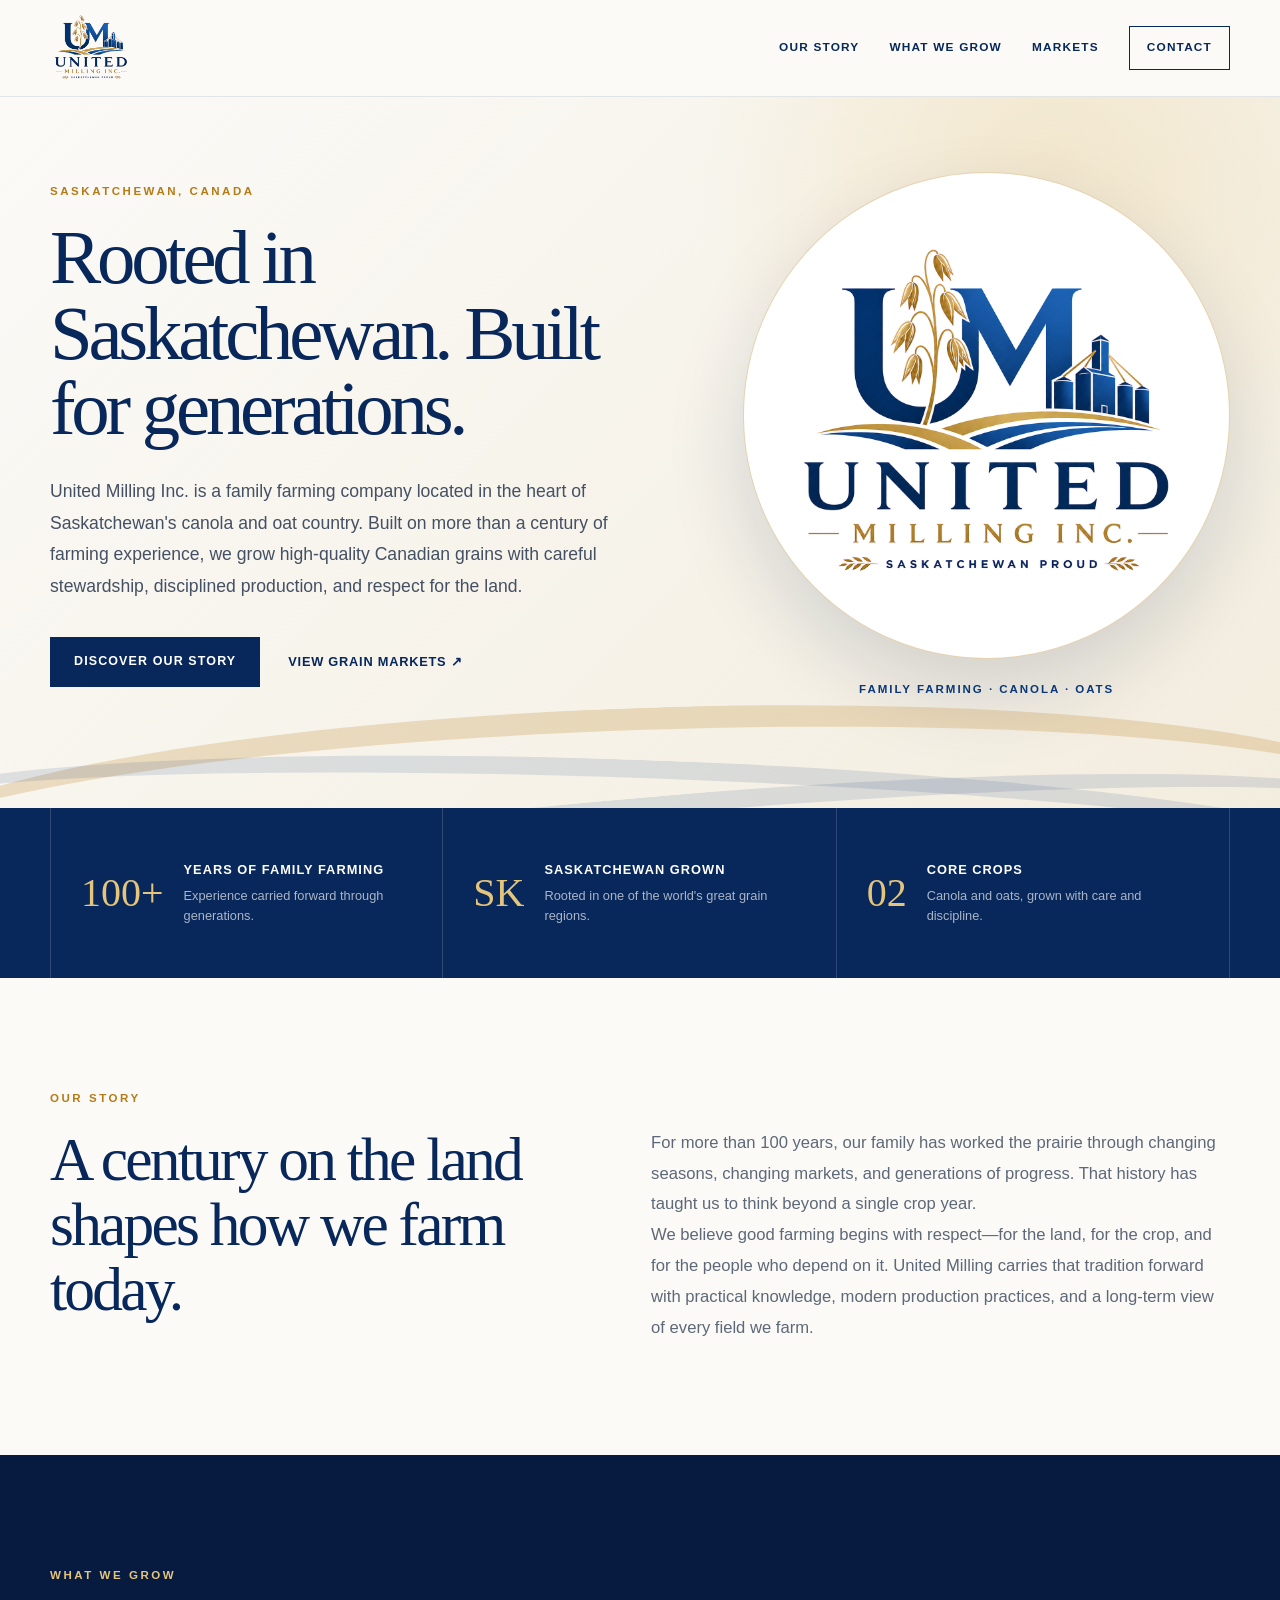
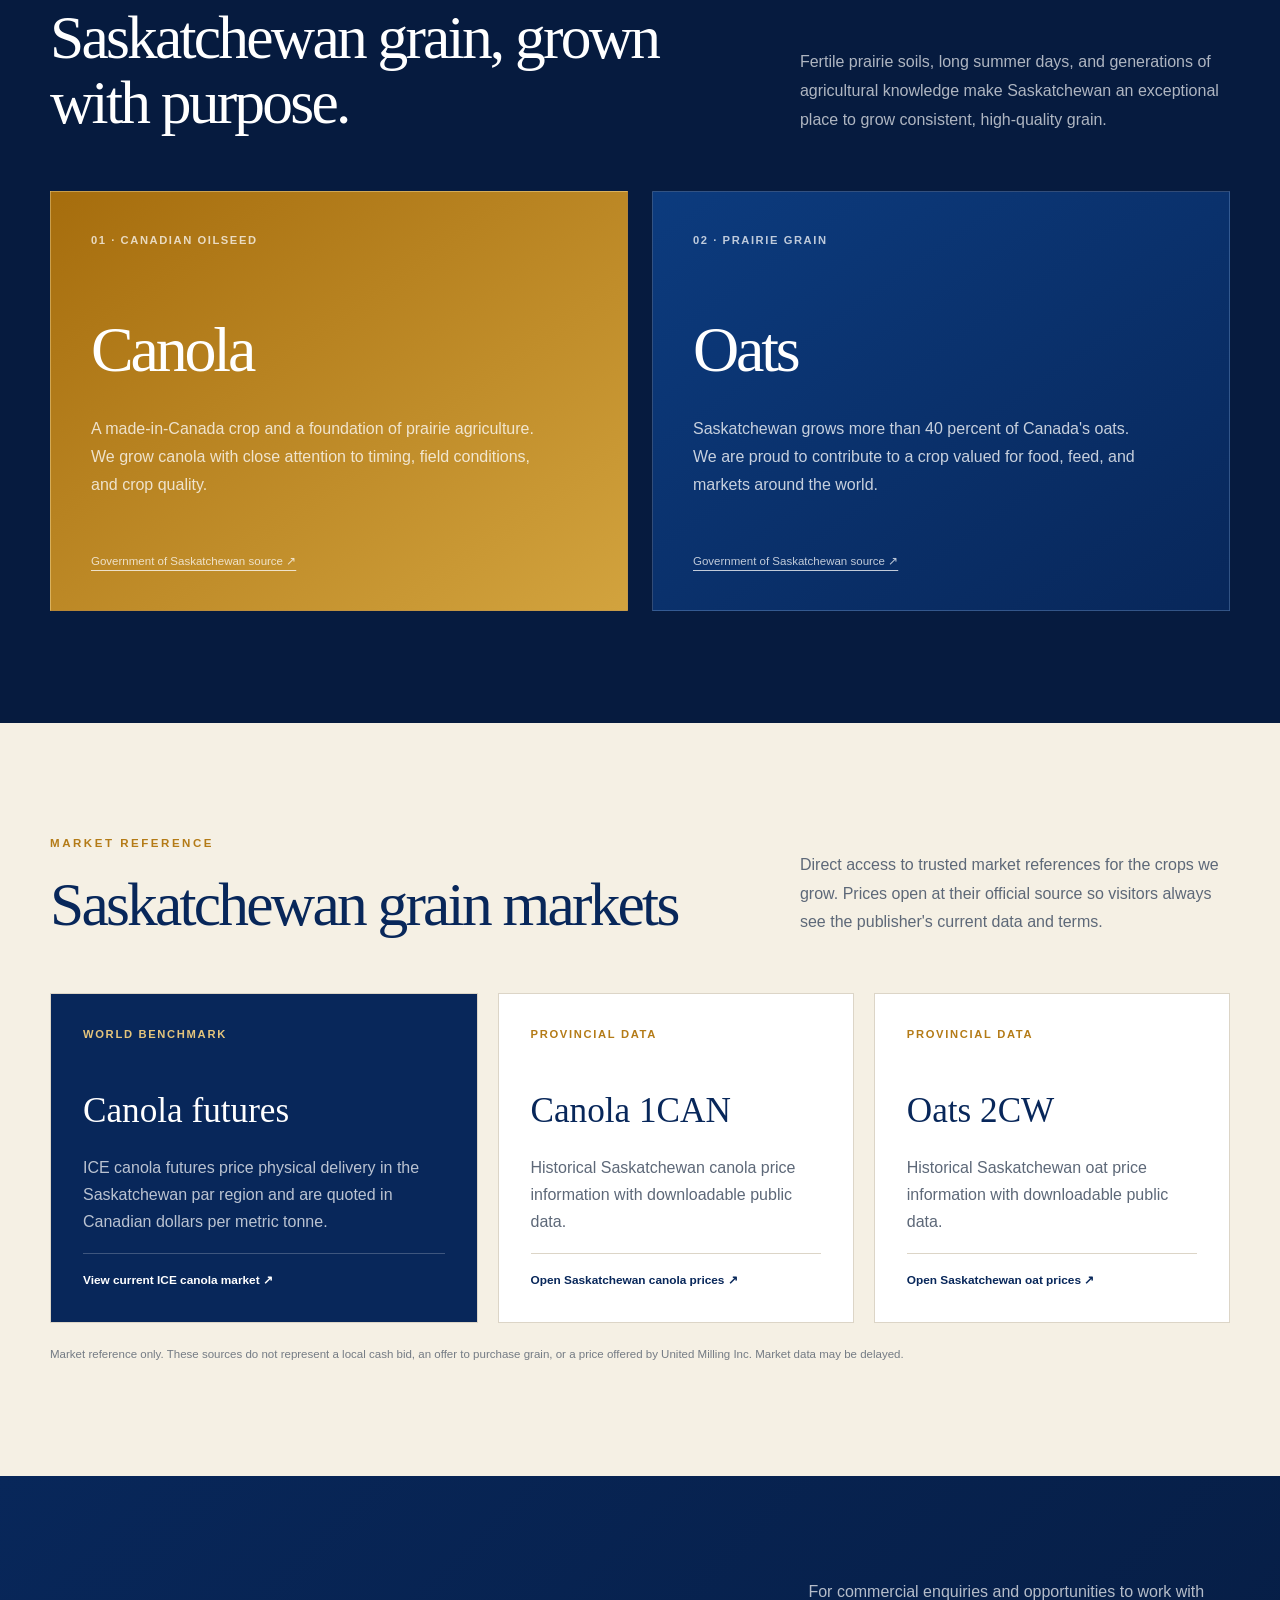
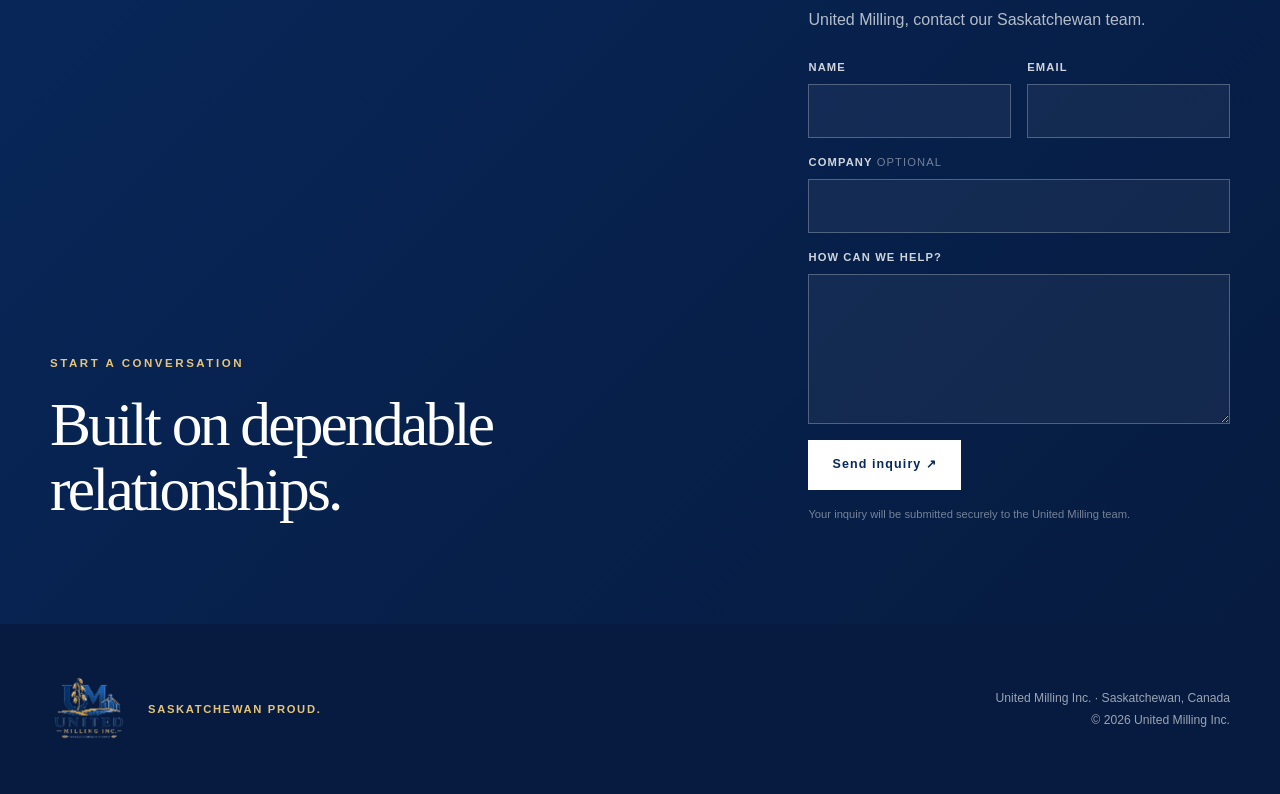
==== commit 7e110804: "Use verified transparent logo throughout the site" ====
--- a/index.html
+++ b/index.html
@@ -1 +1 @@
-<!DOCTYPE html><html lang="en"><head><meta charSet="utf-8"/><meta name="viewport" content="width=device-width, initial-scale=1"/><link rel="preload" href="/_next/static/media/797e433ab948586e-s.p.08e28id.o-okb.woff2" as="font" crossorigin="" type="font/woff2"/><link rel="preload" href="/_next/static/media/caa3a2e1cccd8315-s.p.09~u27dqhyhd6.woff2" as="font" crossorigin="" type="font/woff2"/><link rel="preload" href="/united-milling-logo-transparent.png" as="image"/><link rel="preload" href="/united-milling-logo.png" as="image"/><link rel="stylesheet" href="/_next/static/chunks/05h~wyk9og2y~.css" data-precedence="next"/><link rel="preload" as="script" fetchPriority="low" href="/_next/static/chunks/15xrurgzs99gv.js"/><script src="/_next/static/chunks/0dgq26a5_oy.a.js" async=""></script><script src="/_next/static/chunks/07lhk_q6pmm3r.js" async=""></script><script src="/_next/static/chunks/02j8d7.9f.ryz.js" async=""></script><script src="/_next/static/chunks/turbopack-16h6_ge2._zs4.js" async=""></script><script src="/_next/static/chunks/01xlw8hd842-c.js" async=""></script><script src="/_next/static/chunks/0d3shmwh5_nmn.js" async=""></script><script src="/_next/static/chunks/0ka051yepewro.js" async=""></script><meta name="next-size-adjust" content=""/><title>United Milling Inc. | Saskatchewan Canola &amp; Oats</title><meta name="description" content="A Saskatchewan family farming company growing high-quality Canadian canola and oats, built on more than a century of farming experience."/><meta name="codex-preview" content="development"/><link rel="shortcut icon" href="/united-milling-logo.png"/><link rel="icon" href="/united-milling-logo.png"/><script src="/_next/static/chunks/03~yq9q893hmn.js" noModule=""></script></head><body class="geist_a71539c9-module__T19VSG__variable geist_mono_8d43a2aa-module__8Li5zG__variable antialiased"><div hidden=""><!--$--><!--/$--></div><main><style>.inquiry-form{display:grid;gap:16px}.form-row{display:grid;grid-template-columns:1fr 1fr;gap:16px}.inquiry-form label{display:grid;gap:8px}.inquiry-form label span{color:#ffffffcf;font-size:.7rem;font-weight:800;letter-spacing:.1em;text-transform:uppercase}.inquiry-form label em{color:#ffffff70;font-style:normal;font-weight:500}.inquiry-form input,.inquiry-form textarea{width:100%;border:1px solid #ffffff42;border-radius:0;background:#ffffff0d;color:white;font:inherit;outline:none;padding:14px 15px}.inquiry-form input:focus,.inquiry-form textarea:focus{border-color:var(--pale);box-shadow:0 0 0 2px #e5c57c24}.inquiry-form textarea{resize:vertical}.inquiry-form button{justify-self:start;border:0;cursor:pointer}.inquiry-form .form-note{margin:0;color:#ffffff72;font-size:.7rem;line-height:1.5}@media(max-width:620px){.form-row{grid-template-columns:1fr}}</style><header><div class="shell header-inner"><a class="brand" aria-label="United Milling home" href="#top"><img src="/united-milling-logo-transparent.png" alt="United Milling Inc."/></a><nav aria-label="Primary navigation"><a href="#story">Our story</a><a href="#crops">What we grow</a><a href="#markets">Markets</a><a class="contact-nav" href="#contact">Contact</a></nav></div></header><section class="hero" id="top"><div class="field-lines" aria-hidden="true"></div><div class="shell hero-grid"><div><p class="eyebrow">Saskatchewan, Canada</p><h1>Rooted in Saskatchewan. Built for generations.</h1><p class="lede">United Milling Inc. is a family farming company located in the heart of Saskatchewan&#x27;s canola and oat country. Built on more than a century of farming experience, we grow high-quality Canadian grains with careful stewardship, disciplined production, and respect for the land.</p><div class="actions"><a class="button primary" href="#story">Discover our story</a><a class="text-link" href="#markets">View grain markets ↗</a></div></div><div class="hero-logo"><div class="logo-circle"><img src="/united-milling-logo.png" alt="United Milling Inc. — Saskatchewan Proud"/></div><p>Family farming · Canola · Oats</p></div></div></section><section class="fact-band" aria-label="United Milling at a glance"><div class="shell facts"><article><strong>100+</strong><div><h2>Years of family farming</h2><p>Experience carried forward through generations.</p></div></article><article><strong>SK</strong><div><h2>Saskatchewan grown</h2><p>Rooted in one of the world&#x27;s great grain regions.</p></div></article><article><strong>02</strong><div><h2>Core crops</h2><p>Canola and oats, grown with care and discipline.</p></div></article></div></section><section class="section" id="story"><div class="shell split"><div><p class="eyebrow">Our story</p><h2>A century on the land shapes how we farm today.</h2></div><div class="body-copy"><p>For more than 100 years, our family has worked the prairie through changing seasons, changing markets, and generations of progress. That history has taught us to think beyond a single crop year.</p><p>We believe good farming begins with respect—for the land, for the crop, and for the people who depend on it. United Milling carries that tradition forward with practical knowledge, modern production practices, and a long-term view of every field we farm.</p></div></div></section><section class="section crops" id="crops"><div class="shell"><div class="section-head"><div><p class="eyebrow light">What we grow</p><h2>Saskatchewan grain, grown with purpose.</h2></div><p>Fertile prairie soils, long summer days, and generations of agricultural knowledge make Saskatchewan an exceptional place to grow consistent, high-quality grain.</p></div><div class="crop-grid"><article class="crop-card canola"><span>01 · Canadian oilseed</span><div><h3>Canola</h3><p>A made-in-Canada crop and a foundation of prairie agriculture. We grow canola with close attention to timing, field conditions, and crop quality.</p></div><a target="_blank" rel="noreferrer" href="https://dashboard.saskatchewan.ca/agriculture/grain-and-specialty-crop-prices/canola">Government of Saskatchewan source ↗</a></article><article class="crop-card oats"><span>02 · Prairie grain</span><div><h3>Oats</h3><p>Saskatchewan grows more than 40 percent of Canada&#x27;s oats. We are proud to contribute to a crop valued for food, feed, and markets around the world.</p></div><a target="_blank" rel="noreferrer" href="https://dashboard.saskatchewan.ca/agriculture/grain-and-specialty-crop-prices/oats">Government of Saskatchewan source ↗</a></article></div></div></section><section class="section markets" id="markets"><div class="shell"><div class="section-head market-head"><div><p class="eyebrow">Market reference</p><h2>Saskatchewan grain markets</h2></div><p>Direct access to trusted market references for the crops we grow. Prices open at their official source so visitors always see the publisher&#x27;s current data and terms.</p></div><div class="market-grid"><article class="market-card featured"><p class="market-label">World benchmark</p><h3>Canola futures</h3><p>ICE canola futures price physical delivery in the Saskatchewan par region and are quoted in Canadian dollars per metric tonne.</p><a class="market-button" target="_blank" rel="noreferrer" href="https://www.ice.com/products/251/Canola-Futures">View current ICE canola market ↗</a></article><article class="market-card"><p class="market-label">Provincial data</p><h3>Canola 1CAN</h3><p>Historical Saskatchewan canola price information with downloadable public data.</p><a class="market-button" target="_blank" rel="noreferrer" href="https://dashboard.saskatchewan.ca/agriculture/grain-and-specialty-crop-prices/canola">Open Saskatchewan canola prices ↗</a></article><article class="market-card"><p class="market-label">Provincial data</p><h3>Oats 2CW</h3><p>Historical Saskatchewan oat price information with downloadable public data.</p><a class="market-button" target="_blank" rel="noreferrer" href="https://dashboard.saskatchewan.ca/agriculture/grain-and-specialty-crop-prices/oats">Open Saskatchewan oat prices ↗</a></article></div><p class="disclaimer">Market reference only. These sources do not represent a local cash bid, an offer to purchase grain, or a price offered by United Milling Inc. Market data may be delayed.</p></div></section><section class="contact" id="contact"><div class="shell contact-grid"><div><p class="eyebrow light">Start a conversation</p><h2>Built on dependable relationships.</h2></div><div><p>For commercial enquiries and opportunities to work with United Milling, contact our Saskatchewan team.</p><form class="inquiry-form" action="https://formspree.io/f/xlgqjyov" encType="multipart/form-data" method="post"><div class="form-row"><label><span>Name</span><input type="text" autoComplete="name" required="" name="Name"/></label><label><span>Email</span><input type="email" autoComplete="email" required="" name="Email"/></label></div><label><span>Company <em>Optional</em></span><input type="text" autoComplete="organization" name="Company"/></label><label><span>How can we help?</span><textarea name="Inquiry" rows="5" required=""></textarea></label><button class="button light-button" type="submit">Send inquiry ↗</button><p class="form-note">Your inquiry will be submitted securely to the United Milling team.</p></form></div></div></section><footer><div class="shell footer-inner"><div class="footer-brand"><img src="/united-milling-logo.png" alt="United Milling Inc."/><span>Saskatchewan proud.</span></div><div><p>United Milling Inc. · Saskatchewan, Canada</p><p>© <!-- -->2026<!-- --> United Milling Inc.</p></div></div></footer></main><!--$--><!--/$--><script src="/_next/static/chunks/15xrurgzs99gv.js" id="_R_" async=""></script><script>(self.__next_f=self.__next_f||[]).push([0])</script><script>self.__next_f.push([1,"1:\"$Sreact.fragment\"\n2:I[39756,[\"/_next/static/chunks/01xlw8hd842-c.js\",\"/_next/static/chunks/0d3shmwh5_nmn.js\"],\"default\"]\n3:I[37457,[\"/_next/static/chunks/01xlw8hd842-c.js\",\"/_next/static/chunks/0d3shmwh5_nmn.js\"],\"default\"]\n4:I[22016,[\"/_next/static/chunks/01xlw8hd842-c.js\",\"/_next/static/chunks/0d3shmwh5_nmn.js\",\"/_next/static/chunks/0ka051yepewro.js\"],\"\"]\n10:I[68027,[\"/_next/static/chunks/01xlw8hd842-c.js\",\"/_next/static/chunks/0d3shmwh5_nmn.js\"],\"default\",1]\n:HL[\"/_next/static/chunks/05h~wyk9og2y~.css\",\"style\"]\n:HL[\"/_next/static/media/797e433ab948586e-s.p.08e28id.o-okb.woff2\",\"font\",{\"crossOrigin\":\"\",\"type\":\"font/woff2\"}]\n:HL[\"/_next/static/media/caa3a2e1cccd8315-s.p.09~u27dqhyhd6.woff2\",\"font\",{\"crossOrigin\":\"\",\"type\":\"font/woff2\"}]\n:HL[\"/united-milling-logo-transparent.png\",\"image\"]\n"])</script><script>self.__next_f.push([1,"0:{\"P\":null,\"c\":[\"\",\"\"],\"q\":\"\",\"i\":false,\"f\":[[[\"\",{\"children\":[\"__PAGE__\",{}]},\"$undefined\",\"$undefined\",16],[[\"$\",\"$1\",\"c\",{\"children\":[[[\"$\",\"link\",\"0\",{\"rel\":\"stylesheet\",\"href\":\"/_next/static/chunks/05h~wyk9og2y~.css\",\"precedence\":\"next\",\"crossOrigin\":\"$undefined\",\"nonce\":\"$undefined\"}],[\"$\",\"script\",\"script-0\",{\"src\":\"/_next/static/chunks/01xlw8hd842-c.js\",\"async\":true,\"nonce\":\"$undefined\"}],[\"$\",\"script\",\"script-1\",{\"src\":\"/_next/static/chunks/0d3shmwh5_nmn.js\",\"async\":true,\"nonce\":\"$undefined\"}]],[\"$\",\"html\",null,{\"lang\":\"en\",\"children\":[\"$\",\"body\",null,{\"className\":\"geist_a71539c9-module__T19VSG__variable geist_mono_8d43a2aa-module__8Li5zG__variable antialiased\",\"children\":[\"$\",\"$L2\",null,{\"parallelRouterKey\":\"children\",\"error\":\"$undefined\",\"errorStyles\":\"$undefined\",\"errorScripts\":\"$undefined\",\"template\":[\"$\",\"$L3\",null,{}],\"templateStyles\":\"$undefined\",\"templateScripts\":\"$undefined\",\"notFound\":[[[\"$\",\"title\",null,{\"children\":\"404: This page could not be found.\"}],[\"$\",\"div\",null,{\"style\":{\"fontFamily\":\"system-ui,\\\"Segoe UI\\\",Roboto,Helvetica,Arial,sans-serif,\\\"Apple Color Emoji\\\",\\\"Segoe UI Emoji\\\"\",\"height\":\"100vh\",\"textAlign\":\"center\",\"display\":\"flex\",\"flexDirection\":\"column\",\"alignItems\":\"center\",\"justifyContent\":\"center\"},\"children\":[\"$\",\"div\",null,{\"children\":[[\"$\",\"style\",null,{\"dangerouslySetInnerHTML\":{\"__html\":\"body{color:#000;background:#fff;margin:0}.next-error-h1{border-right:1px solid rgba(0,0,0,.3)}@media (prefers-color-scheme:dark){body{color:#fff;background:#000}.next-error-h1{border-right:1px solid rgba(255,255,255,.3)}}\"}}],[\"$\",\"h1\",null,{\"className\":\"next-error-h1\",\"style\":{\"display\":\"inline-block\",\"margin\":\"0 20px 0 0\",\"padding\":\"0 23px 0 0\",\"fontSize\":24,\"fontWeight\":500,\"verticalAlign\":\"top\",\"lineHeight\":\"49px\"},\"children\":404}],[\"$\",\"div\",null,{\"style\":{\"display\":\"inline-block\"},\"children\":[\"$\",\"h2\",null,{\"style\":{\"fontSize\":14,\"fontWeight\":400,\"lineHeight\":\"49px\",\"margin\":0},\"children\":\"This page could not be found.\"}]}]]}]}]],[]],\"forbidden\":\"$undefined\",\"unauthorized\":\"$undefined\"}]}]}]]}],{\"children\":[[\"$\",\"$1\",\"c\",{\"children\":[[\"$\",\"main\",null,{\"children\":[[\"$\",\"style\",null,{\"children\":\".inquiry-form{display:grid;gap:16px}.form-row{display:grid;grid-template-columns:1fr 1fr;gap:16px}.inquiry-form label{display:grid;gap:8px}.inquiry-form label span{color:#ffffffcf;font-size:.7rem;font-weight:800;letter-spacing:.1em;text-transform:uppercase}.inquiry-form label em{color:#ffffff70;font-style:normal;font-weight:500}.inquiry-form input,.inquiry-form textarea{width:100%;border:1px solid #ffffff42;border-radius:0;background:#ffffff0d;color:white;font:inherit;outline:none;padding:14px 15px}.inquiry-form input:focus,.inquiry-form textarea:focus{border-color:var(--pale);box-shadow:0 0 0 2px #e5c57c24}.inquiry-form textarea{resize:vertical}.inquiry-form button{justify-self:start;border:0;cursor:pointer}.inquiry-form .form-note{margin:0;color:#ffffff72;font-size:.7rem;line-height:1.5}@media(max-width:620px){.form-row{grid-template-columns:1fr}}\"}],[\"$\",\"header\",null,{\"children\":[\"$\",\"div\",null,{\"className\":\"shell header-inner\",\"children\":[[\"$\",\"$L4\",null,{\"className\":\"brand\",\"href\":\"#top\",\"aria-label\":\"United Milling home\",\"children\":[\"$\",\"img\",null,{\"src\":\"/united-milling-logo-transparent.png\",\"alt\":\"United Milling Inc.\"}]}],[\"$\",\"nav\",null,{\"aria-label\":\"Primary navigation\",\"children\":[[\"$\",\"$L4\",null,{\"href\":\"#story\",\"children\":\"Our story\"}],[\"$\",\"$L4\",null,{\"href\":\"#crops\",\"children\":\"What we grow\"}],[\"$\",\"$L4\",null,{\"href\":\"#markets\",\"children\":\"Markets\"}],[\"$\",\"$L4\",null,{\"className\":\"contact-nav\",\"href\":\"#contact\",\"children\":\"Contact\"}]]}]]}]}],[\"$\",\"section\",null,{\"className\":\"hero\",\"id\":\"top\",\"children\":[[\"$\",\"div\",null,{\"className\":\"field-lines\",\"aria-hidden\":\"true\"}],[\"$\",\"div\",null,{\"className\":\"shell hero-grid\",\"children\":[[\"$\",\"div\",null,{\"children\":[[\"$\",\"p\",null,{\"className\":\"eyebrow\",\"children\":\"Saskatchewan, Canada\"}],[\"$\",\"h1\",null,{\"children\":\"Rooted in Saskatchewan. Built for generations.\"}],[\"$\",\"p\",null,{\"className\":\"lede\",\"children\":\"United Milling Inc. is a family farming company located in the heart of Saskatchewan's canola and oat country. Built on more than a century of farming experience, we grow high-quality Canadian grains with careful stewardship, disciplined production, and respect for the land.\"}],\"$L5\"]}],\"$L6\"]}]]}],\"$L7\",\"$L8\",\"$L9\",\"$La\",\"$Lb\",\"$Lc\"]}],[\"$Ld\"],\"$Le\"]}],{},null,false,null]},null,false,null],\"$Lf\",false]],\"m\":\"$undefined\",\"G\":[\"$10\",[\"$L11\"]],\"S\":true,\"h\":null,\"s\":\"$undefined\",\"l\":\"$undefined\",\"p\":\"$undefined\",\"d\":\"$undefined\",\"b\":\"44GTTF0wVHUP1Y4EK3LoP\"}\n"])</script><script>self.__next_f.push([1,"12:I[97367,[\"/_next/static/chunks/01xlw8hd842-c.js\",\"/_next/static/chunks/0d3shmwh5_nmn.js\"],\"OutletBoundary\"]\n13:\"$Sreact.suspense\"\n15:I[97367,[\"/_next/static/chunks/01xlw8hd842-c.js\",\"/_next/static/chunks/0d3shmwh5_nmn.js\"],\"ViewportBoundary\"]\n17:I[97367,[\"/_next/static/chunks/01xlw8hd842-c.js\",\"/_next/static/chunks/0d3shmwh5_nmn.js\"],\"MetadataBoundary\"]\n:HL[\"/united-milling-logo.png\",\"image\"]\n5:[\"$\",\"div\",null,{\"className\":\"actions\",\"children\":[[\"$\",\"$L4\",null,{\"className\":\"button primary\",\"href\":\"#story\",\"children\":\"Discover our story\"}],[\"$\",\"$L4\",null,{\"className\":\"text-link\",\"href\":\"#markets\",\"children\":\"View grain markets ↗\"}]]}]\n6:[\"$\",\"div\",null,{\"className\":\"hero-logo\",\"children\":[[\"$\",\"div\",null,{\"className\":\"logo-circle\",\"children\":[\"$\",\"img\",null,{\"src\":\"/united-milling-logo.png\",\"alt\":\"United Milling Inc. — Saskatchewan Proud\"}]}],[\"$\",\"p\",null,{\"children\":\"Family farming · Canola · Oats\"}]]}]\n7:[\"$\",\"section\",null,{\"className\":\"fact-band\",\"aria-label\":\"United Milling at a glance\",\"children\":[\"$\",\"div\",null,{\"className\":\"shell facts\",\"children\":[[\"$\",\"article\",null,{\"children\":[[\"$\",\"strong\",null,{\"children\":\"100+\"}],[\"$\",\"div\",null,{\"children\":[[\"$\",\"h2\",null,{\"children\":\"Years of family farming\"}],[\"$\",\"p\",null,{\"children\":\"Experience carried forward through generations.\"}]]}]]}],[\"$\",\"article\",null,{\"children\":[[\"$\",\"strong\",null,{\"children\":\"SK\"}],[\"$\",\"div\",null,{\"children\":[[\"$\",\"h2\",null,{\"children\":\"Saskatchewan grown\"}],[\"$\",\"p\",null,{\"children\":\"Rooted in one of the world's great grain regions.\"}]]}]]}],[\"$\",\"article\",null,{\"children\":[[\"$\",\"strong\",null,{\"children\":\"02\"}],[\"$\",\"div\",null,{\"children\":[[\"$\",\"h2\",null,{\"children\":\"Core crops\"}],[\"$\",\"p\",null,{\"children\":\"Canola and oats, grown with care and discipline.\"}]]}]]}]]}]}]\n8:[\"$\",\"section\",null,{\"className\":\"section\",\"id\":\"story\",\"children\":[\"$\",\"div\",null,{\"className\":\"shell split\",\"children\":[[\"$\",\"div\",null,{\"children\":[[\"$\",\"p\",null,{\"className\":\"eyebrow\",\"children\":\"Our story\"}],[\"$\",\"h2\",null,{\"children\":\"A century on the land shapes how we farm today.\"}]]}],[\"$\",\"div\",null,{\"className\":\"body-copy\",\"children\":[[\"$\",\"p\",null,{\"children\":\"For more than 100 years, our family has worked the prairie through changing seasons, changing markets, and generations of progress. That history has taught us to think beyond a single crop year.\"}],[\"$\",\"p\",null,{\"children\":\"We believe good farming begins with respect—for the land, for the crop, and for the people who depend on it. United Milling carries that tradition forward with practical knowledge, modern production practices, and a long-term view of every field we farm.\"}]]}]]}]}]\n"])</script><script>self.__next_f.push([1,"9:[\"$\",\"section\",null,{\"className\":\"section crops\",\"id\":\"crops\",\"children\":[\"$\",\"div\",null,{\"className\":\"shell\",\"children\":[[\"$\",\"div\",null,{\"className\":\"section-head\",\"children\":[[\"$\",\"div\",null,{\"children\":[[\"$\",\"p\",null,{\"className\":\"eyebrow light\",\"children\":\"What we grow\"}],[\"$\",\"h2\",null,{\"children\":\"Saskatchewan grain, grown with purpose.\"}]]}],[\"$\",\"p\",null,{\"children\":\"Fertile prairie soils, long summer days, and generations of agricultural knowledge make Saskatchewan an exceptional place to grow consistent, high-quality grain.\"}]]}],[\"$\",\"div\",null,{\"className\":\"crop-grid\",\"children\":[[\"$\",\"article\",null,{\"className\":\"crop-card canola\",\"children\":[[\"$\",\"span\",null,{\"children\":\"01 · Canadian oilseed\"}],[\"$\",\"div\",null,{\"children\":[[\"$\",\"h3\",null,{\"children\":\"Canola\"}],[\"$\",\"p\",null,{\"children\":\"A made-in-Canada crop and a foundation of prairie agriculture. We grow canola with close attention to timing, field conditions, and crop quality.\"}]]}],[\"$\",\"$L4\",null,{\"href\":\"https://dashboard.saskatchewan.ca/agriculture/grain-and-specialty-crop-prices/canola\",\"target\":\"_blank\",\"rel\":\"noreferrer\",\"children\":\"Government of Saskatchewan source ↗\"}]]}],[\"$\",\"article\",null,{\"className\":\"crop-card oats\",\"children\":[[\"$\",\"span\",null,{\"children\":\"02 · Prairie grain\"}],[\"$\",\"div\",null,{\"children\":[[\"$\",\"h3\",null,{\"children\":\"Oats\"}],[\"$\",\"p\",null,{\"children\":\"Saskatchewan grows more than 40 percent of Canada's oats. We are proud to contribute to a crop valued for food, feed, and markets around the world.\"}]]}],[\"$\",\"$L4\",null,{\"href\":\"https://dashboard.saskatchewan.ca/agriculture/grain-and-specialty-crop-prices/oats\",\"target\":\"_blank\",\"rel\":\"noreferrer\",\"children\":\"Government of Saskatchewan source ↗\"}]]}]]}]]}]}]\n"])</script><script>self.__next_f.push([1,"a:[\"$\",\"section\",null,{\"className\":\"section markets\",\"id\":\"markets\",\"children\":[\"$\",\"div\",null,{\"className\":\"shell\",\"children\":[[\"$\",\"div\",null,{\"className\":\"section-head market-head\",\"children\":[[\"$\",\"div\",null,{\"children\":[[\"$\",\"p\",null,{\"className\":\"eyebrow\",\"children\":\"Market reference\"}],[\"$\",\"h2\",null,{\"children\":\"Saskatchewan grain markets\"}]]}],[\"$\",\"p\",null,{\"children\":\"Direct access to trusted market references for the crops we grow. Prices open at their official source so visitors always see the publisher's current data and terms.\"}]]}],[\"$\",\"div\",null,{\"className\":\"market-grid\",\"children\":[[\"$\",\"article\",null,{\"className\":\"market-card featured\",\"children\":[[\"$\",\"p\",null,{\"className\":\"market-label\",\"children\":\"World benchmark\"}],[\"$\",\"h3\",null,{\"children\":\"Canola futures\"}],[\"$\",\"p\",null,{\"children\":\"ICE canola futures price physical delivery in the Saskatchewan par region and are quoted in Canadian dollars per metric tonne.\"}],[\"$\",\"$L4\",null,{\"className\":\"market-button\",\"href\":\"https://www.ice.com/products/251/Canola-Futures\",\"target\":\"_blank\",\"rel\":\"noreferrer\",\"children\":\"View current ICE canola market ↗\"}]]}],[\"$\",\"article\",null,{\"className\":\"market-card\",\"children\":[[\"$\",\"p\",null,{\"className\":\"market-label\",\"children\":\"Provincial data\"}],[\"$\",\"h3\",null,{\"children\":\"Canola 1CAN\"}],[\"$\",\"p\",null,{\"children\":\"Historical Saskatchewan canola price information with downloadable public data.\"}],[\"$\",\"$L4\",null,{\"className\":\"market-button\",\"href\":\"https://dashboard.saskatchewan.ca/agriculture/grain-and-specialty-crop-prices/canola\",\"target\":\"_blank\",\"rel\":\"noreferrer\",\"children\":\"Open Saskatchewan canola prices ↗\"}]]}],[\"$\",\"article\",null,{\"className\":\"market-card\",\"children\":[[\"$\",\"p\",null,{\"className\":\"market-label\",\"children\":\"Provincial data\"}],[\"$\",\"h3\",null,{\"children\":\"Oats 2CW\"}],[\"$\",\"p\",null,{\"children\":\"Historical Saskatchewan oat price information with downloadable public data.\"}],[\"$\",\"$L4\",null,{\"className\":\"market-button\",\"href\":\"https://dashboard.saskatchewan.ca/agriculture/grain-and-specialty-crop-prices/oats\",\"target\":\"_blank\",\"rel\":\"noreferrer\",\"children\":\"Open Saskatchewan oat prices ↗\"}]]}]]}],[\"$\",\"p\",null,{\"className\":\"disclaimer\",\"children\":\"Market reference only. These sources do not represent a local cash bid, an offer to purchase grain, or a price offered by United Milling Inc. Market data may be delayed.\"}]]}]}]\n"])</script><script>self.__next_f.push([1,"b:[\"$\",\"section\",null,{\"className\":\"contact\",\"id\":\"contact\",\"children\":[\"$\",\"div\",null,{\"className\":\"shell contact-grid\",\"children\":[[\"$\",\"div\",null,{\"children\":[[\"$\",\"p\",null,{\"className\":\"eyebrow light\",\"children\":\"Start a conversation\"}],[\"$\",\"h2\",null,{\"children\":\"Built on dependable relationships.\"}]]}],[\"$\",\"div\",null,{\"children\":[[\"$\",\"p\",null,{\"children\":\"For commercial enquiries and opportunities to work with United Milling, contact our Saskatchewan team.\"}],[\"$\",\"form\",null,{\"className\":\"inquiry-form\",\"action\":\"https://formspree.io/f/xlgqjyov\",\"method\":\"post\",\"encType\":\"multipart/form-data\",\"children\":[[\"$\",\"div\",null,{\"className\":\"form-row\",\"children\":[[\"$\",\"label\",null,{\"children\":[[\"$\",\"span\",null,{\"children\":\"Name\"}],[\"$\",\"input\",null,{\"type\":\"text\",\"name\":\"Name\",\"autoComplete\":\"name\",\"required\":true}]]}],[\"$\",\"label\",null,{\"children\":[[\"$\",\"span\",null,{\"children\":\"Email\"}],[\"$\",\"input\",null,{\"type\":\"email\",\"name\":\"Email\",\"autoComplete\":\"email\",\"required\":true}]]}]]}],[\"$\",\"label\",null,{\"children\":[[\"$\",\"span\",null,{\"children\":[\"Company \",[\"$\",\"em\",null,{\"children\":\"Optional\"}]]}],[\"$\",\"input\",null,{\"type\":\"text\",\"name\":\"Company\",\"autoComplete\":\"organization\"}]]}],[\"$\",\"label\",null,{\"children\":[[\"$\",\"span\",null,{\"children\":\"How can we help?\"}],[\"$\",\"textarea\",null,{\"name\":\"Inquiry\",\"rows\":5,\"required\":true}]]}],[\"$\",\"button\",null,{\"className\":\"button light-button\",\"type\":\"submit\",\"children\":\"Send inquiry ↗\"}],[\"$\",\"p\",null,{\"className\":\"form-note\",\"children\":\"Your inquiry will be submitted securely to the United Milling team.\"}]]}]]}]]}]}]\n"])</script><script>self.__next_f.push([1,"c:[\"$\",\"footer\",null,{\"children\":[\"$\",\"div\",null,{\"className\":\"shell footer-inner\",\"children\":[[\"$\",\"div\",null,{\"className\":\"footer-brand\",\"children\":[[\"$\",\"img\",null,{\"src\":\"/united-milling-logo.png\",\"alt\":\"United Milling Inc.\"}],[\"$\",\"span\",null,{\"children\":\"Saskatchewan proud.\"}]]}],[\"$\",\"div\",null,{\"children\":[[\"$\",\"p\",null,{\"children\":\"United Milling Inc. · Saskatchewan, Canada\"}],[\"$\",\"p\",null,{\"children\":[\"© \",2026,\" United Milling Inc.\"]}]]}]]}]}]\nd:[\"$\",\"script\",\"script-0\",{\"src\":\"/_next/static/chunks/0ka051yepewro.js\",\"async\":true,\"nonce\":\"$undefined\"}]\ne:[\"$\",\"$L12\",null,{\"children\":[\"$\",\"$13\",null,{\"name\":\"Next.MetadataOutlet\",\"children\":\"$@14\"}]}]\nf:[\"$\",\"$1\",\"h\",{\"children\":[null,[\"$\",\"$L15\",null,{\"children\":\"$L16\"}],[\"$\",\"div\",null,{\"hidden\":true,\"children\":[\"$\",\"$L17\",null,{\"children\":[\"$\",\"$13\",null,{\"name\":\"Next.Metadata\",\"children\":\"$L18\"}]}]}],[\"$\",\"meta\",null,{\"name\":\"next-size-adjust\",\"content\":\"\"}]]}]\n11:[\"$\",\"link\",\"0\",{\"rel\":\"stylesheet\",\"href\":\"/_next/static/chunks/05h~wyk9og2y~.css\",\"precedence\":\"next\",\"crossOrigin\":\"$undefined\",\"nonce\":\"$undefined\"}]\n"])</script><script>self.__next_f.push([1,"16:[[\"$\",\"meta\",\"0\",{\"charSet\":\"utf-8\"}],[\"$\",\"meta\",\"1\",{\"name\":\"viewport\",\"content\":\"width=device-width, initial-scale=1\"}]]\n"])</script><script>self.__next_f.push([1,"19:I[27201,[\"/_next/static/chunks/01xlw8hd842-c.js\",\"/_next/static/chunks/0d3shmwh5_nmn.js\"],\"IconMark\"]\n14:null\n18:[[\"$\",\"title\",\"0\",{\"children\":\"United Milling Inc. | Saskatchewan Canola \u0026 Oats\"}],[\"$\",\"meta\",\"1\",{\"name\":\"description\",\"content\":\"A Saskatchewan family farming company growing high-quality Canadian canola and oats, built on more than a century of farming experience.\"}],[\"$\",\"meta\",\"2\",{\"name\":\"codex-preview\",\"content\":\"development\"}],[\"$\",\"link\",\"3\",{\"rel\":\"shortcut icon\",\"href\":\"/united-milling-logo.png\"}],[\"$\",\"link\",\"4\",{\"rel\":\"icon\",\"href\":\"/united-milling-logo.png\"}],[\"$\",\"$L19\",\"5\",{}]]\n"])</script><script src="/form-handler.js" defer></script></body></html>+<!DOCTYPE html><html lang="en"><head><meta charSet="utf-8"/><meta name="viewport" content="width=device-width, initial-scale=1"/><link rel="preload" href="/_next/static/media/797e433ab948586e-s.p.08e28id.o-okb.woff2" as="font" crossorigin="" type="font/woff2"/><link rel="preload" href="/_next/static/media/caa3a2e1cccd8315-s.p.09~u27dqhyhd6.woff2" as="font" crossorigin="" type="font/woff2"/><link rel="preload" href="/united-milling-logo-transparent.png" as="image"/><link rel="preload" href="/united-milling-logo-transparent.png" as="image"/><link rel="stylesheet" href="/_next/static/chunks/05h~wyk9og2y~.css" data-precedence="next"/><link rel="preload" as="script" fetchPriority="low" href="/_next/static/chunks/15xrurgzs99gv.js"/><script src="/_next/static/chunks/0dgq26a5_oy.a.js" async=""></script><script src="/_next/static/chunks/07lhk_q6pmm3r.js" async=""></script><script src="/_next/static/chunks/02j8d7.9f.ryz.js" async=""></script><script src="/_next/static/chunks/turbopack-16h6_ge2._zs4.js" async=""></script><script src="/_next/static/chunks/01xlw8hd842-c.js" async=""></script><script src="/_next/static/chunks/0d3shmwh5_nmn.js" async=""></script><script src="/_next/static/chunks/0ka051yepewro.js" async=""></script><meta name="next-size-adjust" content=""/><title>United Milling Inc. | Saskatchewan Canola &amp; Oats</title><meta name="description" content="A Saskatchewan family farming company growing high-quality Canadian canola and oats, built on more than a century of farming experience."/><meta name="codex-preview" content="development"/><link rel="shortcut icon" href="/united-milling-logo-transparent.png"/><link rel="icon" href="/united-milling-logo-transparent.png"/><script src="/_next/static/chunks/03~yq9q893hmn.js" noModule=""></script></head><body class="geist_a71539c9-module__T19VSG__variable geist_mono_8d43a2aa-module__8Li5zG__variable antialiased"><div hidden=""><!--$--><!--/$--></div><main><style>.inquiry-form{display:grid;gap:16px}.form-row{display:grid;grid-template-columns:1fr 1fr;gap:16px}.inquiry-form label{display:grid;gap:8px}.inquiry-form label span{color:#ffffffcf;font-size:.7rem;font-weight:800;letter-spacing:.1em;text-transform:uppercase}.inquiry-form label em{color:#ffffff70;font-style:normal;font-weight:500}.inquiry-form input,.inquiry-form textarea{width:100%;border:1px solid #ffffff42;border-radius:0;background:#ffffff0d;color:white;font:inherit;outline:none;padding:14px 15px}.inquiry-form input:focus,.inquiry-form textarea:focus{border-color:var(--pale);box-shadow:0 0 0 2px #e5c57c24}.inquiry-form textarea{resize:vertical}.inquiry-form button{justify-self:start;border:0;cursor:pointer}.inquiry-form .form-note{margin:0;color:#ffffff72;font-size:.7rem;line-height:1.5}@media(max-width:620px){.form-row{grid-template-columns:1fr}}</style><header><div class="shell header-inner"><a class="brand" aria-label="United Milling home" href="#top"><img src="/united-milling-logo-transparent.png" alt="United Milling Inc."/></a><nav aria-label="Primary navigation"><a href="#story">Our story</a><a href="#crops">What we grow</a><a href="#markets">Markets</a><a class="contact-nav" href="#contact">Contact</a></nav></div></header><section class="hero" id="top"><div class="field-lines" aria-hidden="true"></div><div class="shell hero-grid"><div><p class="eyebrow">Saskatchewan, Canada</p><h1>Rooted in Saskatchewan. Built for generations.</h1><p class="lede">United Milling Inc. is a family farming company located in the heart of Saskatchewan&#x27;s canola and oat country. Built on more than a century of farming experience, we grow high-quality Canadian grains with careful stewardship, disciplined production, and respect for the land.</p><div class="actions"><a class="button primary" href="#story">Discover our story</a><a class="text-link" href="#markets">View grain markets ↗</a></div></div><div class="hero-logo"><div class="logo-circle"><img src="/united-milling-logo-transparent.png" alt="United Milling Inc. — Saskatchewan Proud"/></div><p>Family farming · Canola · Oats</p></div></div></section><section class="fact-band" aria-label="United Milling at a glance"><div class="shell facts"><article><strong>100+</strong><div><h2>Years of family farming</h2><p>Experience carried forward through generations.</p></div></article><article><strong>SK</strong><div><h2>Saskatchewan grown</h2><p>Rooted in one of the world&#x27;s great grain regions.</p></div></article><article><strong>02</strong><div><h2>Core crops</h2><p>Canola and oats, grown with care and discipline.</p></div></article></div></section><section class="section" id="story"><div class="shell split"><div><p class="eyebrow">Our story</p><h2>A century on the land shapes how we farm today.</h2></div><div class="body-copy"><p>For more than 100 years, our family has worked the prairie through changing seasons, changing markets, and generations of progress. That history has taught us to think beyond a single crop year.</p><p>We believe good farming begins with respect—for the land, for the crop, and for the people who depend on it. United Milling carries that tradition forward with practical knowledge, modern production practices, and a long-term view of every field we farm.</p></div></div></section><section class="section crops" id="crops"><div class="shell"><div class="section-head"><div><p class="eyebrow light">What we grow</p><h2>Saskatchewan grain, grown with purpose.</h2></div><p>Fertile prairie soils, long summer days, and generations of agricultural knowledge make Saskatchewan an exceptional place to grow consistent, high-quality grain.</p></div><div class="crop-grid"><article class="crop-card canola"><span>01 · Canadian oilseed</span><div><h3>Canola</h3><p>A made-in-Canada crop and a foundation of prairie agriculture. We grow canola with close attention to timing, field conditions, and crop quality.</p></div><a target="_blank" rel="noreferrer" href="https://dashboard.saskatchewan.ca/agriculture/grain-and-specialty-crop-prices/canola">Government of Saskatchewan source ↗</a></article><article class="crop-card oats"><span>02 · Prairie grain</span><div><h3>Oats</h3><p>Saskatchewan grows more than 40 percent of Canada&#x27;s oats. We are proud to contribute to a crop valued for food, feed, and markets around the world.</p></div><a target="_blank" rel="noreferrer" href="https://dashboard.saskatchewan.ca/agriculture/grain-and-specialty-crop-prices/oats">Government of Saskatchewan source ↗</a></article></div></div></section><section class="section markets" id="markets"><div class="shell"><div class="section-head market-head"><div><p class="eyebrow">Market reference</p><h2>Saskatchewan grain markets</h2></div><p>Direct access to trusted market references for the crops we grow. Prices open at their official source so visitors always see the publisher&#x27;s current data and terms.</p></div><div class="market-grid"><article class="market-card featured"><p class="market-label">World benchmark</p><h3>Canola futures</h3><p>ICE canola futures price physical delivery in the Saskatchewan par region and are quoted in Canadian dollars per metric tonne.</p><a class="market-button" target="_blank" rel="noreferrer" href="https://www.ice.com/products/251/Canola-Futures">View current ICE canola market ↗</a></article><article class="market-card"><p class="market-label">Provincial data</p><h3>Canola 1CAN</h3><p>Historical Saskatchewan canola price information with downloadable public data.</p><a class="market-button" target="_blank" rel="noreferrer" href="https://dashboard.saskatchewan.ca/agriculture/grain-and-specialty-crop-prices/canola">Open Saskatchewan canola prices ↗</a></article><article class="market-card"><p class="market-label">Provincial data</p><h3>Oats 2CW</h3><p>Historical Saskatchewan oat price information with downloadable public data.</p><a class="market-button" target="_blank" rel="noreferrer" href="https://dashboard.saskatchewan.ca/agriculture/grain-and-specialty-crop-prices/oats">Open Saskatchewan oat prices ↗</a></article></div><p class="disclaimer">Market reference only. These sources do not represent a local cash bid, an offer to purchase grain, or a price offered by United Milling Inc. Market data may be delayed.</p></div></section><section class="contact" id="contact"><div class="shell contact-grid"><div><p class="eyebrow light">Start a conversation</p><h2>Built on dependable relationships.</h2></div><div><p>For commercial enquiries and opportunities to work with United Milling, contact our Saskatchewan team.</p><form class="inquiry-form" action="https://formspree.io/f/xlgqjyov" encType="multipart/form-data" method="post"><div class="form-row"><label><span>Name</span><input type="text" autoComplete="name" required="" name="Name"/></label><label><span>Email</span><input type="email" autoComplete="email" required="" name="Email"/></label></div><label><span>Company <em>Optional</em></span><input type="text" autoComplete="organization" name="Company"/></label><label><span>How can we help?</span><textarea name="Inquiry" rows="5" required=""></textarea></label><button class="button light-button" type="submit">Send inquiry ↗</button><p class="form-note">Your inquiry will be submitted securely to the United Milling team.</p></form></div></div></section><footer><div class="shell footer-inner"><div class="footer-brand"><img src="/united-milling-logo-transparent.png" alt="United Milling Inc."/><span>Saskatchewan proud.</span></div><div><p>United Milling Inc. · Saskatchewan, Canada</p><p>© <!-- -->2026<!-- --> United Milling Inc.</p></div></div></footer></main><!--$--><!--/$--><script src="/_next/static/chunks/15xrurgzs99gv.js" id="_R_" async=""></script><script>(self.__next_f=self.__next_f||[]).push([0])</script><script>self.__next_f.push([1,"1:\"$Sreact.fragment\"\n2:I[39756,[\"/_next/static/chunks/01xlw8hd842-c.js\",\"/_next/static/chunks/0d3shmwh5_nmn.js\"],\"default\"]\n3:I[37457,[\"/_next/static/chunks/01xlw8hd842-c.js\",\"/_next/static/chunks/0d3shmwh5_nmn.js\"],\"default\"]\n4:I[22016,[\"/_next/static/chunks/01xlw8hd842-c.js\",\"/_next/static/chunks/0d3shmwh5_nmn.js\",\"/_next/static/chunks/0ka051yepewro.js\"],\"\"]\n10:I[68027,[\"/_next/static/chunks/01xlw8hd842-c.js\",\"/_next/static/chunks/0d3shmwh5_nmn.js\"],\"default\",1]\n:HL[\"/_next/static/chunks/05h~wyk9og2y~.css\",\"style\"]\n:HL[\"/_next/static/media/797e433ab948586e-s.p.08e28id.o-okb.woff2\",\"font\",{\"crossOrigin\":\"\",\"type\":\"font/woff2\"}]\n:HL[\"/_next/static/media/caa3a2e1cccd8315-s.p.09~u27dqhyhd6.woff2\",\"font\",{\"crossOrigin\":\"\",\"type\":\"font/woff2\"}]\n:HL[\"/united-milling-logo-transparent.png\",\"image\"]\n"])</script><script>self.__next_f.push([1,"0:{\"P\":null,\"c\":[\"\",\"\"],\"q\":\"\",\"i\":false,\"f\":[[[\"\",{\"children\":[\"__PAGE__\",{}]},\"$undefined\",\"$undefined\",16],[[\"$\",\"$1\",\"c\",{\"children\":[[[\"$\",\"link\",\"0\",{\"rel\":\"stylesheet\",\"href\":\"/_next/static/chunks/05h~wyk9og2y~.css\",\"precedence\":\"next\",\"crossOrigin\":\"$undefined\",\"nonce\":\"$undefined\"}],[\"$\",\"script\",\"script-0\",{\"src\":\"/_next/static/chunks/01xlw8hd842-c.js\",\"async\":true,\"nonce\":\"$undefined\"}],[\"$\",\"script\",\"script-1\",{\"src\":\"/_next/static/chunks/0d3shmwh5_nmn.js\",\"async\":true,\"nonce\":\"$undefined\"}]],[\"$\",\"html\",null,{\"lang\":\"en\",\"children\":[\"$\",\"body\",null,{\"className\":\"geist_a71539c9-module__T19VSG__variable geist_mono_8d43a2aa-module__8Li5zG__variable antialiased\",\"children\":[\"$\",\"$L2\",null,{\"parallelRouterKey\":\"children\",\"error\":\"$undefined\",\"errorStyles\":\"$undefined\",\"errorScripts\":\"$undefined\",\"template\":[\"$\",\"$L3\",null,{}],\"templateStyles\":\"$undefined\",\"templateScripts\":\"$undefined\",\"notFound\":[[[\"$\",\"title\",null,{\"children\":\"404: This page could not be found.\"}],[\"$\",\"div\",null,{\"style\":{\"fontFamily\":\"system-ui,\\\"Segoe UI\\\",Roboto,Helvetica,Arial,sans-serif,\\\"Apple Color Emoji\\\",\\\"Segoe UI Emoji\\\"\",\"height\":\"100vh\",\"textAlign\":\"center\",\"display\":\"flex\",\"flexDirection\":\"column\",\"alignItems\":\"center\",\"justifyContent\":\"center\"},\"children\":[\"$\",\"div\",null,{\"children\":[[\"$\",\"style\",null,{\"dangerouslySetInnerHTML\":{\"__html\":\"body{color:#000;background:#fff;margin:0}.next-error-h1{border-right:1px solid rgba(0,0,0,.3)}@media (prefers-color-scheme:dark){body{color:#fff;background:#000}.next-error-h1{border-right:1px solid rgba(255,255,255,.3)}}\"}}],[\"$\",\"h1\",null,{\"className\":\"next-error-h1\",\"style\":{\"display\":\"inline-block\",\"margin\":\"0 20px 0 0\",\"padding\":\"0 23px 0 0\",\"fontSize\":24,\"fontWeight\":500,\"verticalAlign\":\"top\",\"lineHeight\":\"49px\"},\"children\":404}],[\"$\",\"div\",null,{\"style\":{\"display\":\"inline-block\"},\"children\":[\"$\",\"h2\",null,{\"style\":{\"fontSize\":14,\"fontWeight\":400,\"lineHeight\":\"49px\",\"margin\":0},\"children\":\"This page could not be found.\"}]}]]}]}]],[]],\"forbidden\":\"$undefined\",\"unauthorized\":\"$undefined\"}]}]}]]}],{\"children\":[[\"$\",\"$1\",\"c\",{\"children\":[[\"$\",\"main\",null,{\"children\":[[\"$\",\"style\",null,{\"children\":\".inquiry-form{display:grid;gap:16px}.form-row{display:grid;grid-template-columns:1fr 1fr;gap:16px}.inquiry-form label{display:grid;gap:8px}.inquiry-form label span{color:#ffffffcf;font-size:.7rem;font-weight:800;letter-spacing:.1em;text-transform:uppercase}.inquiry-form label em{color:#ffffff70;font-style:normal;font-weight:500}.inquiry-form input,.inquiry-form textarea{width:100%;border:1px solid #ffffff42;border-radius:0;background:#ffffff0d;color:white;font:inherit;outline:none;padding:14px 15px}.inquiry-form input:focus,.inquiry-form textarea:focus{border-color:var(--pale);box-shadow:0 0 0 2px #e5c57c24}.inquiry-form textarea{resize:vertical}.inquiry-form button{justify-self:start;border:0;cursor:pointer}.inquiry-form .form-note{margin:0;color:#ffffff72;font-size:.7rem;line-height:1.5}@media(max-width:620px){.form-row{grid-template-columns:1fr}}\"}],[\"$\",\"header\",null,{\"children\":[\"$\",\"div\",null,{\"className\":\"shell header-inner\",\"children\":[[\"$\",\"$L4\",null,{\"className\":\"brand\",\"href\":\"#top\",\"aria-label\":\"United Milling home\",\"children\":[\"$\",\"img\",null,{\"src\":\"/united-milling-logo-transparent.png\",\"alt\":\"United Milling Inc.\"}]}],[\"$\",\"nav\",null,{\"aria-label\":\"Primary navigation\",\"children\":[[\"$\",\"$L4\",null,{\"href\":\"#story\",\"children\":\"Our story\"}],[\"$\",\"$L4\",null,{\"href\":\"#crops\",\"children\":\"What we grow\"}],[\"$\",\"$L4\",null,{\"href\":\"#markets\",\"children\":\"Markets\"}],[\"$\",\"$L4\",null,{\"className\":\"contact-nav\",\"href\":\"#contact\",\"children\":\"Contact\"}]]}]]}]}],[\"$\",\"section\",null,{\"className\":\"hero\",\"id\":\"top\",\"children\":[[\"$\",\"div\",null,{\"className\":\"field-lines\",\"aria-hidden\":\"true\"}],[\"$\",\"div\",null,{\"className\":\"shell hero-grid\",\"children\":[[\"$\",\"div\",null,{\"children\":[[\"$\",\"p\",null,{\"className\":\"eyebrow\",\"children\":\"Saskatchewan, Canada\"}],[\"$\",\"h1\",null,{\"children\":\"Rooted in Saskatchewan. Built for generations.\"}],[\"$\",\"p\",null,{\"className\":\"lede\",\"children\":\"United Milling Inc. is a family farming company located in the heart of Saskatchewan's canola and oat country. Built on more than a century of farming experience, we grow high-quality Canadian grains with careful stewardship, disciplined production, and respect for the land.\"}],\"$L5\"]}],\"$L6\"]}]]}],\"$L7\",\"$L8\",\"$L9\",\"$La\",\"$Lb\",\"$Lc\"]}],[\"$Ld\"],\"$Le\"]}],{},null,false,null]},null,false,null],\"$Lf\",false]],\"m\":\"$undefined\",\"G\":[\"$10\",[\"$L11\"]],\"S\":true,\"h\":null,\"s\":\"$undefined\",\"l\":\"$undefined\",\"p\":\"$undefined\",\"d\":\"$undefined\",\"b\":\"44GTTF0wVHUP1Y4EK3LoP\"}\n"])</script><script>self.__next_f.push([1,"12:I[97367,[\"/_next/static/chunks/01xlw8hd842-c.js\",\"/_next/static/chunks/0d3shmwh5_nmn.js\"],\"OutletBoundary\"]\n13:\"$Sreact.suspense\"\n15:I[97367,[\"/_next/static/chunks/01xlw8hd842-c.js\",\"/_next/static/chunks/0d3shmwh5_nmn.js\"],\"ViewportBoundary\"]\n17:I[97367,[\"/_next/static/chunks/01xlw8hd842-c.js\",\"/_next/static/chunks/0d3shmwh5_nmn.js\"],\"MetadataBoundary\"]\n:HL[\"/united-milling-logo-transparent.png\",\"image\"]\n5:[\"$\",\"div\",null,{\"className\":\"actions\",\"children\":[[\"$\",\"$L4\",null,{\"className\":\"button primary\",\"href\":\"#story\",\"children\":\"Discover our story\"}],[\"$\",\"$L4\",null,{\"className\":\"text-link\",\"href\":\"#markets\",\"children\":\"View grain markets ↗\"}]]}]\n6:[\"$\",\"div\",null,{\"className\":\"hero-logo\",\"children\":[[\"$\",\"div\",null,{\"className\":\"logo-circle\",\"children\":[\"$\",\"img\",null,{\"src\":\"/united-milling-logo-transparent.png\",\"alt\":\"United Milling Inc. — Saskatchewan Proud\"}]}],[\"$\",\"p\",null,{\"children\":\"Family farming · Canola · Oats\"}]]}]\n7:[\"$\",\"section\",null,{\"className\":\"fact-band\",\"aria-label\":\"United Milling at a glance\",\"children\":[\"$\",\"div\",null,{\"className\":\"shell facts\",\"children\":[[\"$\",\"article\",null,{\"children\":[[\"$\",\"strong\",null,{\"children\":\"100+\"}],[\"$\",\"div\",null,{\"children\":[[\"$\",\"h2\",null,{\"children\":\"Years of family farming\"}],[\"$\",\"p\",null,{\"children\":\"Experience carried forward through generations.\"}]]}]]}],[\"$\",\"article\",null,{\"children\":[[\"$\",\"strong\",null,{\"children\":\"SK\"}],[\"$\",\"div\",null,{\"children\":[[\"$\",\"h2\",null,{\"children\":\"Saskatchewan grown\"}],[\"$\",\"p\",null,{\"children\":\"Rooted in one of the world's great grain regions.\"}]]}]]}],[\"$\",\"article\",null,{\"children\":[[\"$\",\"strong\",null,{\"children\":\"02\"}],[\"$\",\"div\",null,{\"children\":[[\"$\",\"h2\",null,{\"children\":\"Core crops\"}],[\"$\",\"p\",null,{\"children\":\"Canola and oats, grown with care and discipline.\"}]]}]]}]]}]}]\n8:[\"$\",\"section\",null,{\"className\":\"section\",\"id\":\"story\",\"children\":[\"$\",\"div\",null,{\"className\":\"shell split\",\"children\":[[\"$\",\"div\",null,{\"children\":[[\"$\",\"p\",null,{\"className\":\"eyebrow\",\"children\":\"Our story\"}],[\"$\",\"h2\",null,{\"children\":\"A century on the land shapes how we farm today.\"}]]}],[\"$\",\"div\",null,{\"className\":\"body-copy\",\"children\":[[\"$\",\"p\",null,{\"children\":\"For more than 100 years, our family has worked the prairie through changing seasons, changing markets, and generations of progress. That history has taught us to think beyond a single crop year.\"}],[\"$\",\"p\",null,{\"children\":\"We believe good farming begins with respect—for the land, for the crop, and for the people who depend on it. United Milling carries that tradition forward with practical knowledge, modern production practices, and a long-term view of every field we farm.\"}]]}]]}]}]\n"])</script><script>self.__next_f.push([1,"9:[\"$\",\"section\",null,{\"className\":\"section crops\",\"id\":\"crops\",\"children\":[\"$\",\"div\",null,{\"className\":\"shell\",\"children\":[[\"$\",\"div\",null,{\"className\":\"section-head\",\"children\":[[\"$\",\"div\",null,{\"children\":[[\"$\",\"p\",null,{\"className\":\"eyebrow light\",\"children\":\"What we grow\"}],[\"$\",\"h2\",null,{\"children\":\"Saskatchewan grain, grown with purpose.\"}]]}],[\"$\",\"p\",null,{\"children\":\"Fertile prairie soils, long summer days, and generations of agricultural knowledge make Saskatchewan an exceptional place to grow consistent, high-quality grain.\"}]]}],[\"$\",\"div\",null,{\"className\":\"crop-grid\",\"children\":[[\"$\",\"article\",null,{\"className\":\"crop-card canola\",\"children\":[[\"$\",\"span\",null,{\"children\":\"01 · Canadian oilseed\"}],[\"$\",\"div\",null,{\"children\":[[\"$\",\"h3\",null,{\"children\":\"Canola\"}],[\"$\",\"p\",null,{\"children\":\"A made-in-Canada crop and a foundation of prairie agriculture. We grow canola with close attention to timing, field conditions, and crop quality.\"}]]}],[\"$\",\"$L4\",null,{\"href\":\"https://dashboard.saskatchewan.ca/agriculture/grain-and-specialty-crop-prices/canola\",\"target\":\"_blank\",\"rel\":\"noreferrer\",\"children\":\"Government of Saskatchewan source ↗\"}]]}],[\"$\",\"article\",null,{\"className\":\"crop-card oats\",\"children\":[[\"$\",\"span\",null,{\"children\":\"02 · Prairie grain\"}],[\"$\",\"div\",null,{\"children\":[[\"$\",\"h3\",null,{\"children\":\"Oats\"}],[\"$\",\"p\",null,{\"children\":\"Saskatchewan grows more than 40 percent of Canada's oats. We are proud to contribute to a crop valued for food, feed, and markets around the world.\"}]]}],[\"$\",\"$L4\",null,{\"href\":\"https://dashboard.saskatchewan.ca/agriculture/grain-and-specialty-crop-prices/oats\",\"target\":\"_blank\",\"rel\":\"noreferrer\",\"children\":\"Government of Saskatchewan source ↗\"}]]}]]}]]}]}]\n"])</script><script>self.__next_f.push([1,"a:[\"$\",\"section\",null,{\"className\":\"section markets\",\"id\":\"markets\",\"children\":[\"$\",\"div\",null,{\"className\":\"shell\",\"children\":[[\"$\",\"div\",null,{\"className\":\"section-head market-head\",\"children\":[[\"$\",\"div\",null,{\"children\":[[\"$\",\"p\",null,{\"className\":\"eyebrow\",\"children\":\"Market reference\"}],[\"$\",\"h2\",null,{\"children\":\"Saskatchewan grain markets\"}]]}],[\"$\",\"p\",null,{\"children\":\"Direct access to trusted market references for the crops we grow. Prices open at their official source so visitors always see the publisher's current data and terms.\"}]]}],[\"$\",\"div\",null,{\"className\":\"market-grid\",\"children\":[[\"$\",\"article\",null,{\"className\":\"market-card featured\",\"children\":[[\"$\",\"p\",null,{\"className\":\"market-label\",\"children\":\"World benchmark\"}],[\"$\",\"h3\",null,{\"children\":\"Canola futures\"}],[\"$\",\"p\",null,{\"children\":\"ICE canola futures price physical delivery in the Saskatchewan par region and are quoted in Canadian dollars per metric tonne.\"}],[\"$\",\"$L4\",null,{\"className\":\"market-button\",\"href\":\"https://www.ice.com/products/251/Canola-Futures\",\"target\":\"_blank\",\"rel\":\"noreferrer\",\"children\":\"View current ICE canola market ↗\"}]]}],[\"$\",\"article\",null,{\"className\":\"market-card\",\"children\":[[\"$\",\"p\",null,{\"className\":\"market-label\",\"children\":\"Provincial data\"}],[\"$\",\"h3\",null,{\"children\":\"Canola 1CAN\"}],[\"$\",\"p\",null,{\"children\":\"Historical Saskatchewan canola price information with downloadable public data.\"}],[\"$\",\"$L4\",null,{\"className\":\"market-button\",\"href\":\"https://dashboard.saskatchewan.ca/agriculture/grain-and-specialty-crop-prices/canola\",\"target\":\"_blank\",\"rel\":\"noreferrer\",\"children\":\"Open Saskatchewan canola prices ↗\"}]]}],[\"$\",\"article\",null,{\"className\":\"market-card\",\"children\":[[\"$\",\"p\",null,{\"className\":\"market-label\",\"children\":\"Provincial data\"}],[\"$\",\"h3\",null,{\"children\":\"Oats 2CW\"}],[\"$\",\"p\",null,{\"children\":\"Historical Saskatchewan oat price information with downloadable public data.\"}],[\"$\",\"$L4\",null,{\"className\":\"market-button\",\"href\":\"https://dashboard.saskatchewan.ca/agriculture/grain-and-specialty-crop-prices/oats\",\"target\":\"_blank\",\"rel\":\"noreferrer\",\"children\":\"Open Saskatchewan oat prices ↗\"}]]}]]}],[\"$\",\"p\",null,{\"className\":\"disclaimer\",\"children\":\"Market reference only. These sources do not represent a local cash bid, an offer to purchase grain, or a price offered by United Milling Inc. Market data may be delayed.\"}]]}]}]\n"])</script><script>self.__next_f.push([1,"b:[\"$\",\"section\",null,{\"className\":\"contact\",\"id\":\"contact\",\"children\":[\"$\",\"div\",null,{\"className\":\"shell contact-grid\",\"children\":[[\"$\",\"div\",null,{\"children\":[[\"$\",\"p\",null,{\"className\":\"eyebrow light\",\"children\":\"Start a conversation\"}],[\"$\",\"h2\",null,{\"children\":\"Built on dependable relationships.\"}]]}],[\"$\",\"div\",null,{\"children\":[[\"$\",\"p\",null,{\"children\":\"For commercial enquiries and opportunities to work with United Milling, contact our Saskatchewan team.\"}],[\"$\",\"form\",null,{\"className\":\"inquiry-form\",\"action\":\"https://formspree.io/f/xlgqjyov\",\"method\":\"post\",\"encType\":\"multipart/form-data\",\"children\":[[\"$\",\"div\",null,{\"className\":\"form-row\",\"children\":[[\"$\",\"label\",null,{\"children\":[[\"$\",\"span\",null,{\"children\":\"Name\"}],[\"$\",\"input\",null,{\"type\":\"text\",\"name\":\"Name\",\"autoComplete\":\"name\",\"required\":true}]]}],[\"$\",\"label\",null,{\"children\":[[\"$\",\"span\",null,{\"children\":\"Email\"}],[\"$\",\"input\",null,{\"type\":\"email\",\"name\":\"Email\",\"autoComplete\":\"email\",\"required\":true}]]}]]}],[\"$\",\"label\",null,{\"children\":[[\"$\",\"span\",null,{\"children\":[\"Company \",[\"$\",\"em\",null,{\"children\":\"Optional\"}]]}],[\"$\",\"input\",null,{\"type\":\"text\",\"name\":\"Company\",\"autoComplete\":\"organization\"}]]}],[\"$\",\"label\",null,{\"children\":[[\"$\",\"span\",null,{\"children\":\"How can we help?\"}],[\"$\",\"textarea\",null,{\"name\":\"Inquiry\",\"rows\":5,\"required\":true}]]}],[\"$\",\"button\",null,{\"className\":\"button light-button\",\"type\":\"submit\",\"children\":\"Send inquiry ↗\"}],[\"$\",\"p\",null,{\"className\":\"form-note\",\"children\":\"Your inquiry will be submitted securely to the United Milling team.\"}]]}]]}]]}]}]\n"])</script><script>self.__next_f.push([1,"c:[\"$\",\"footer\",null,{\"children\":[\"$\",\"div\",null,{\"className\":\"shell footer-inner\",\"children\":[[\"$\",\"div\",null,{\"className\":\"footer-brand\",\"children\":[[\"$\",\"img\",null,{\"src\":\"/united-milling-logo-transparent.png\",\"alt\":\"United Milling Inc.\"}],[\"$\",\"span\",null,{\"children\":\"Saskatchewan proud.\"}]]}],[\"$\",\"div\",null,{\"children\":[[\"$\",\"p\",null,{\"children\":\"United Milling Inc. · Saskatchewan, Canada\"}],[\"$\",\"p\",null,{\"children\":[\"© \",2026,\" United Milling Inc.\"]}]]}]]}]}]\nd:[\"$\",\"script\",\"script-0\",{\"src\":\"/_next/static/chunks/0ka051yepewro.js\",\"async\":true,\"nonce\":\"$undefined\"}]\ne:[\"$\",\"$L12\",null,{\"children\":[\"$\",\"$13\",null,{\"name\":\"Next.MetadataOutlet\",\"children\":\"$@14\"}]}]\nf:[\"$\",\"$1\",\"h\",{\"children\":[null,[\"$\",\"$L15\",null,{\"children\":\"$L16\"}],[\"$\",\"div\",null,{\"hidden\":true,\"children\":[\"$\",\"$L17\",null,{\"children\":[\"$\",\"$13\",null,{\"name\":\"Next.Metadata\",\"children\":\"$L18\"}]}]}],[\"$\",\"meta\",null,{\"name\":\"next-size-adjust\",\"content\":\"\"}]]}]\n11:[\"$\",\"link\",\"0\",{\"rel\":\"stylesheet\",\"href\":\"/_next/static/chunks/05h~wyk9og2y~.css\",\"precedence\":\"next\",\"crossOrigin\":\"$undefined\",\"nonce\":\"$undefined\"}]\n"])</script><script>self.__next_f.push([1,"16:[[\"$\",\"meta\",\"0\",{\"charSet\":\"utf-8\"}],[\"$\",\"meta\",\"1\",{\"name\":\"viewport\",\"content\":\"width=device-width, initial-scale=1\"}]]\n"])</script><script>self.__next_f.push([1,"19:I[27201,[\"/_next/static/chunks/01xlw8hd842-c.js\",\"/_next/static/chunks/0d3shmwh5_nmn.js\"],\"IconMark\"]\n14:null\n18:[[\"$\",\"title\",\"0\",{\"children\":\"United Milling Inc. | Saskatchewan Canola \u0026 Oats\"}],[\"$\",\"meta\",\"1\",{\"name\":\"description\",\"content\":\"A Saskatchewan family farming company growing high-quality Canadian canola and oats, built on more than a century of farming experience.\"}],[\"$\",\"meta\",\"2\",{\"name\":\"codex-preview\",\"content\":\"development\"}],[\"$\",\"link\",\"3\",{\"rel\":\"shortcut icon\",\"href\":\"/united-milling-logo-transparent.png\"}],[\"$\",\"link\",\"4\",{\"rel\":\"icon\",\"href\":\"/united-milling-logo-transparent.png\"}],[\"$\",\"$L19\",\"5\",{}]]\n"])</script><script src="/form-handler.js" defer></script></body></html>
